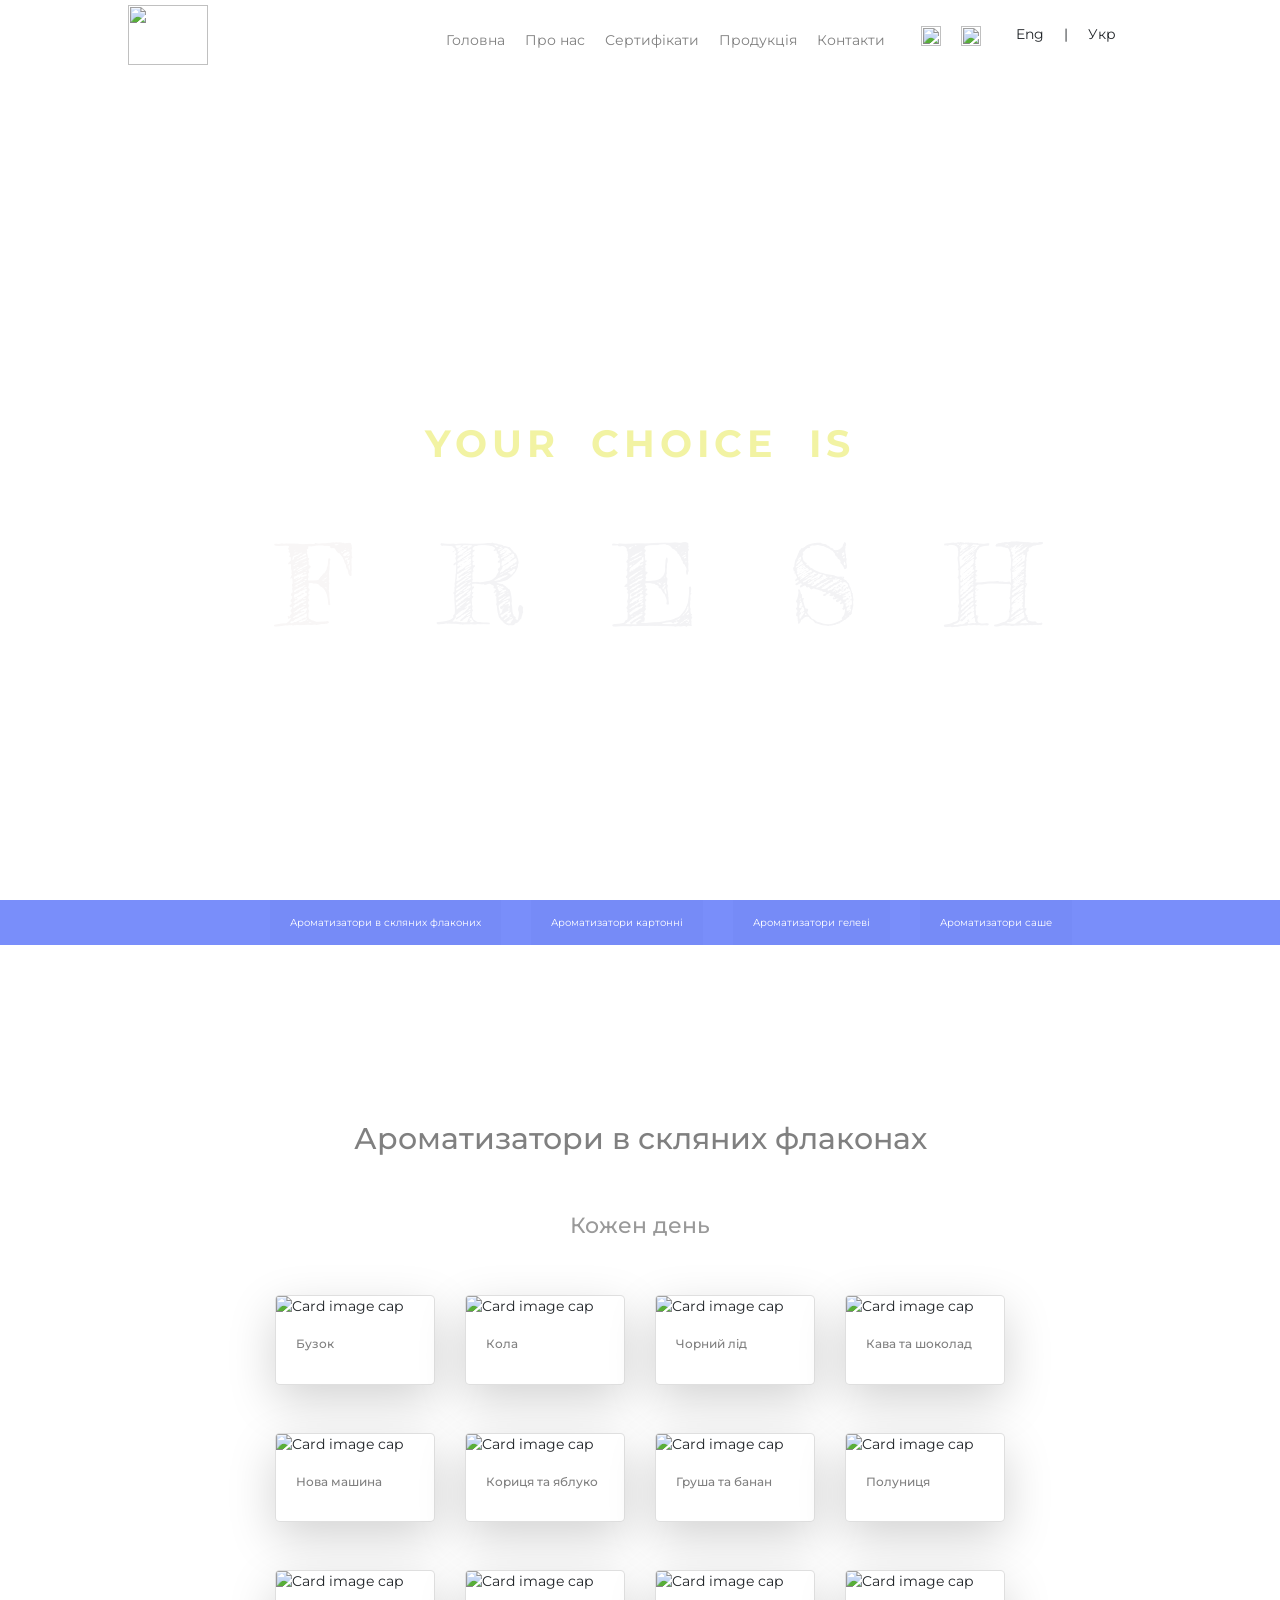
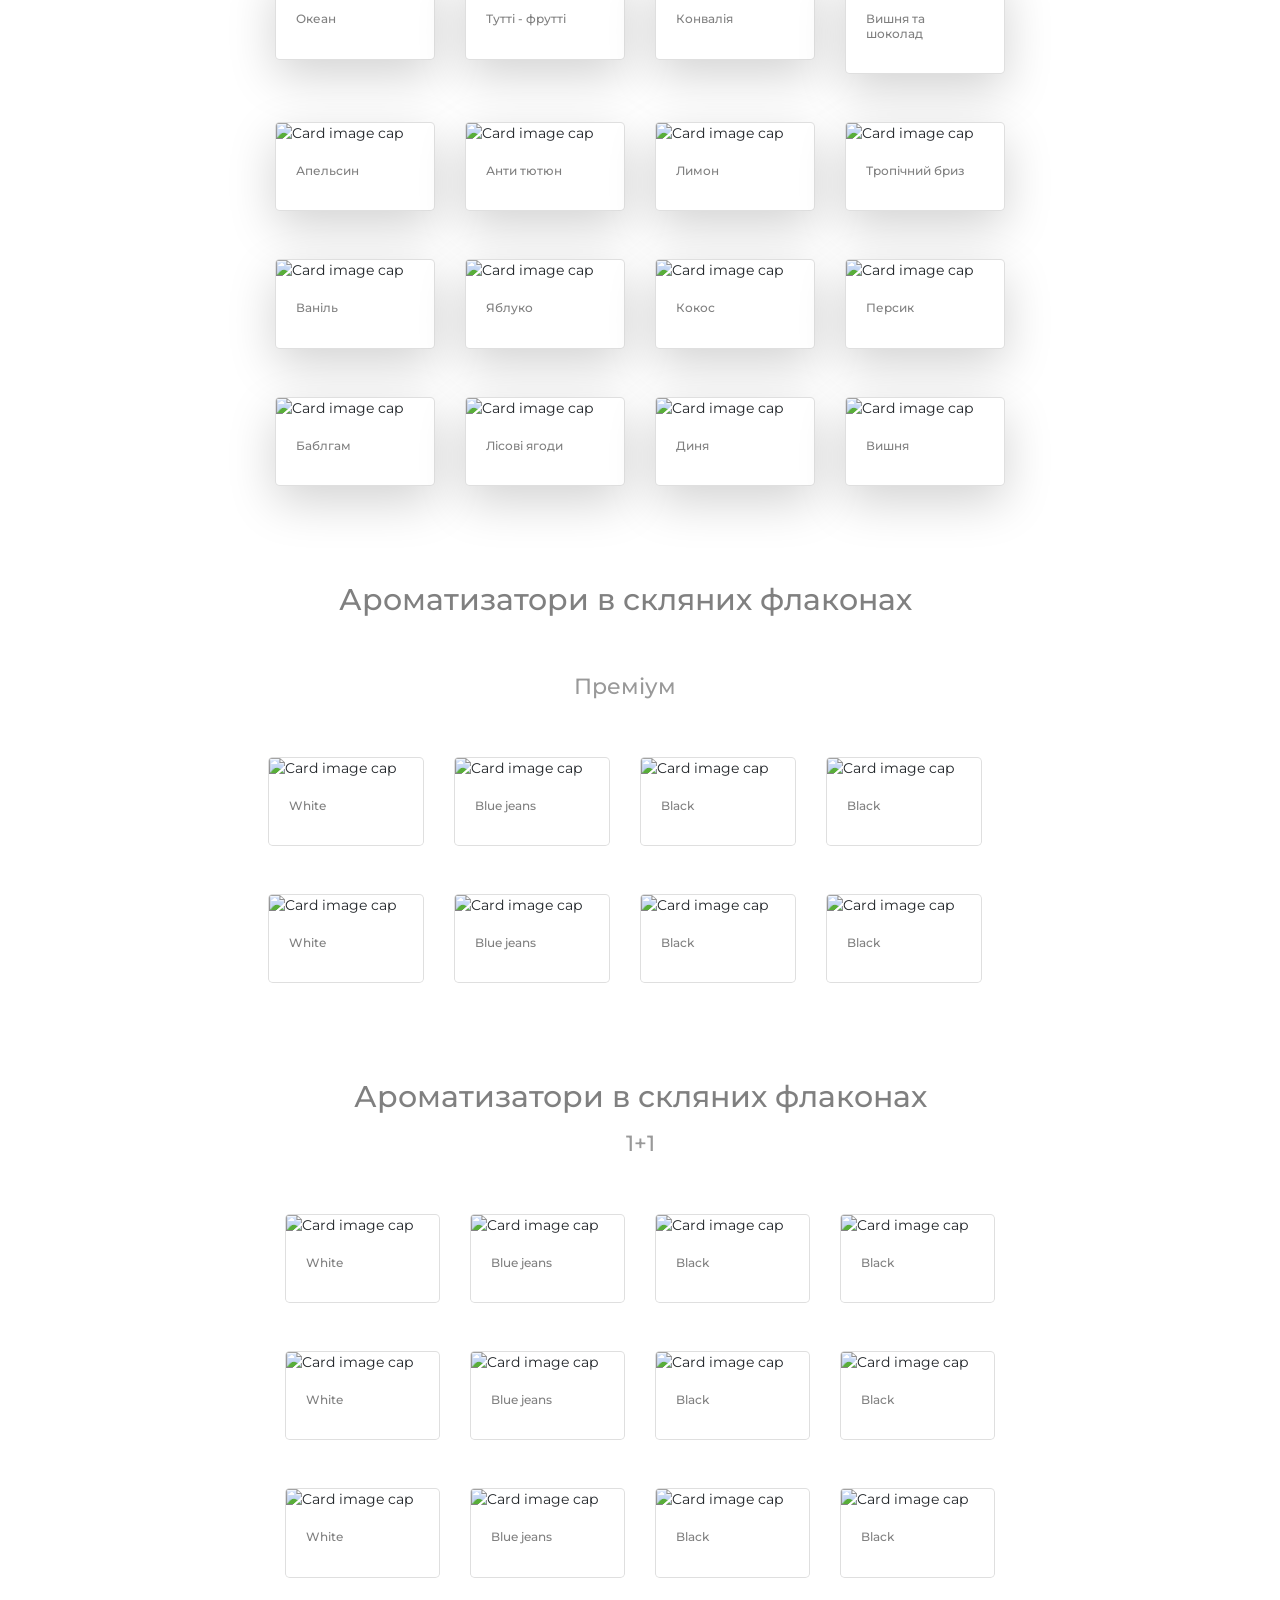
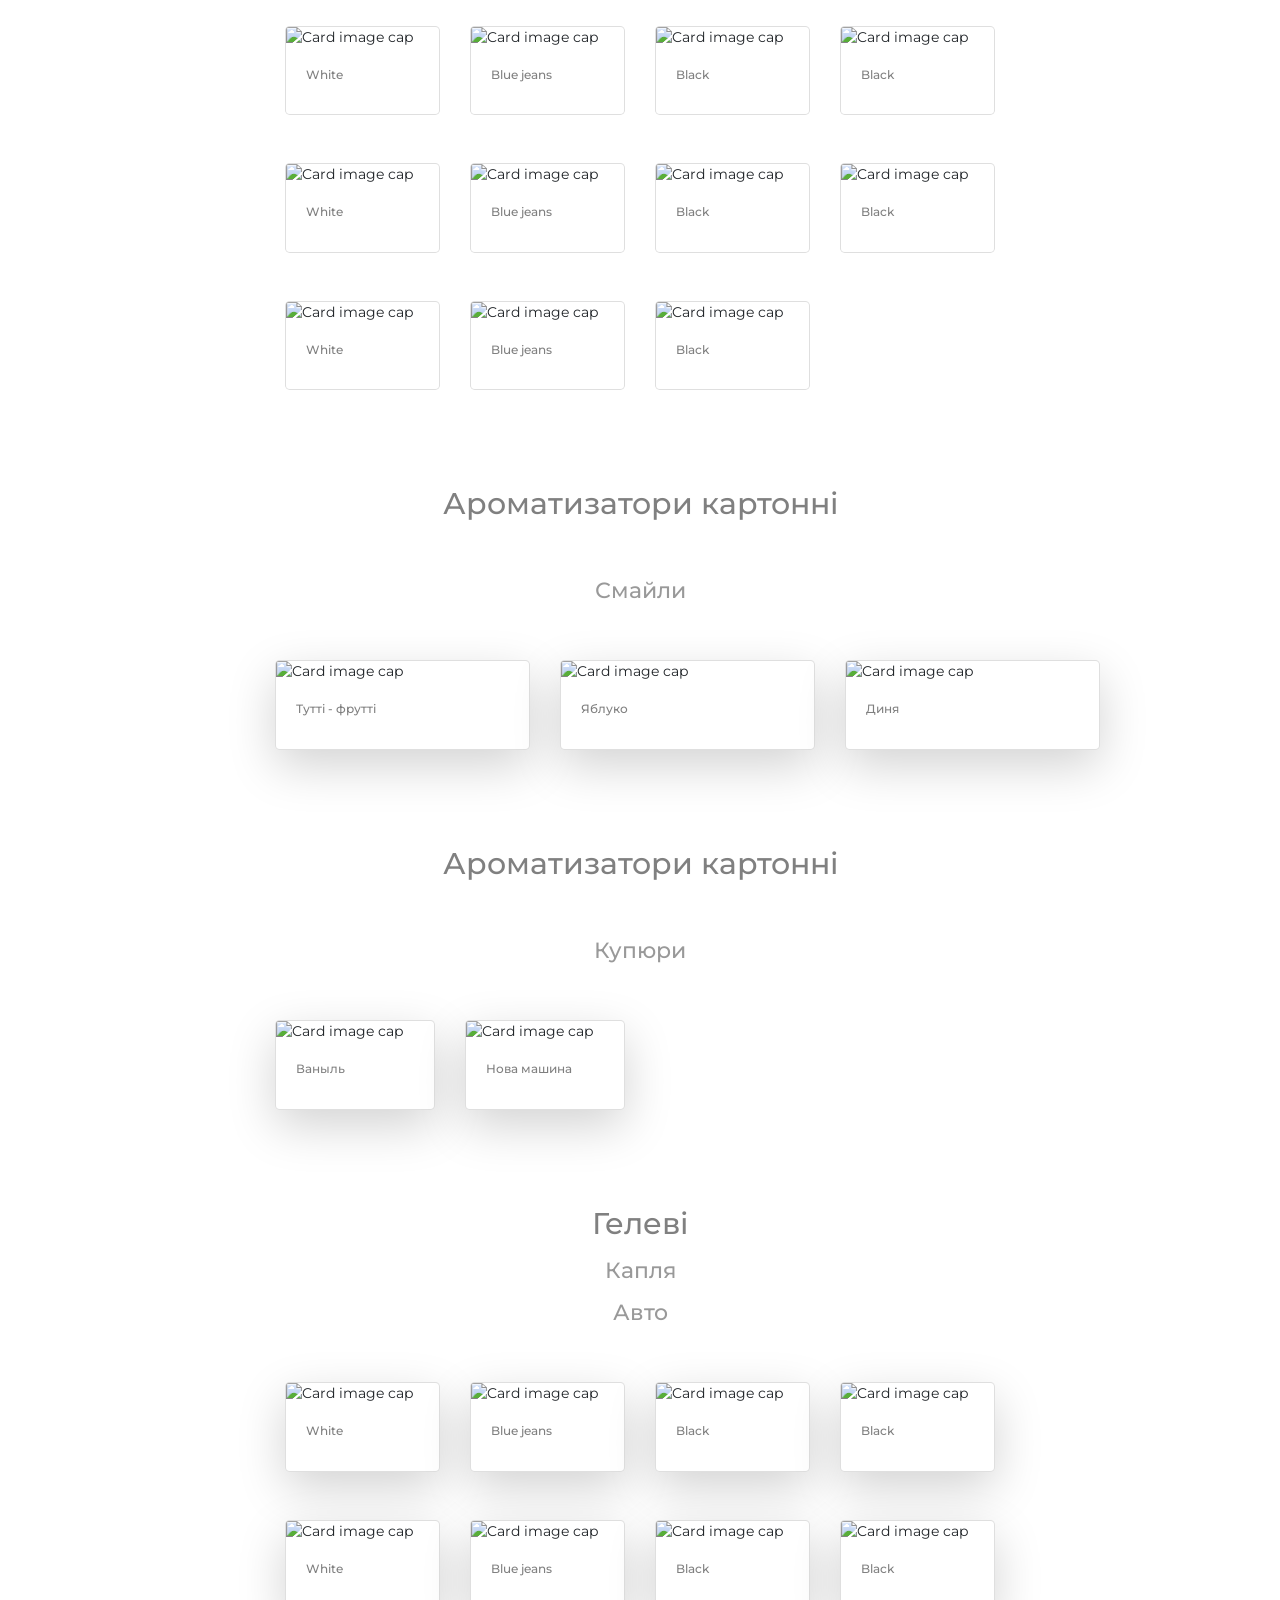
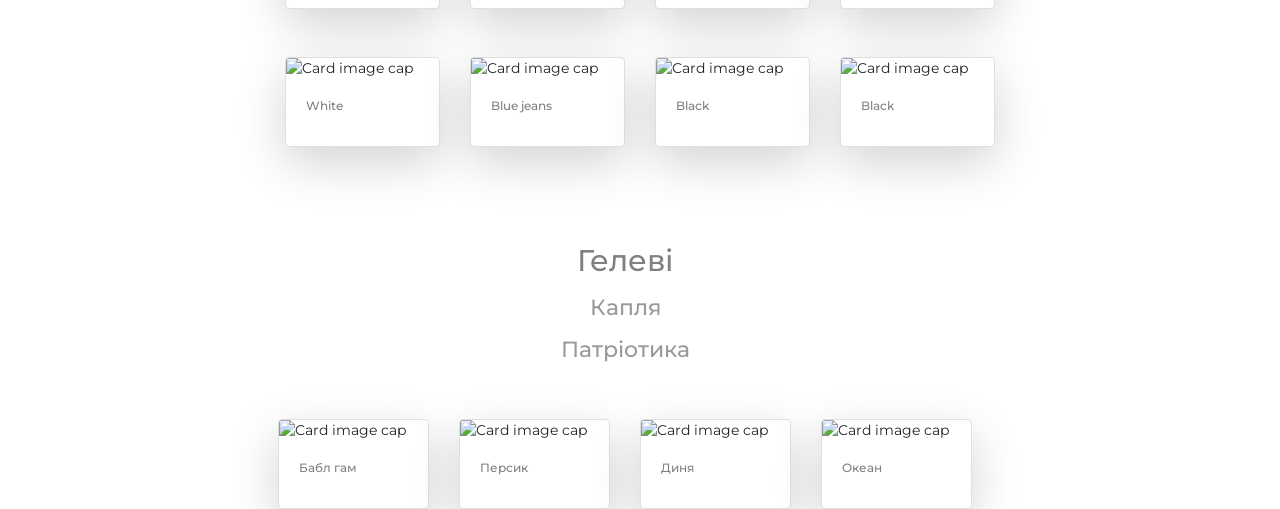
==== catalog/index.html @ 2a0e94a3 "initCommit" ====
<!DOCTYPE html>
<html lang="en">
<head>
    <meta charset="UTF-8">
    <meta http-equiv="X-UA-Compatible" content="IE=edge">
    <meta name="viewport" content="width=device-width, initial-scale=1, shrink-to-fit=no">
    <link href="https://cdn.jsdelivr.net/npm/bootstrap@5.0.1/dist/css/bootstrap.min.css" rel="stylesheet" integrity="sha384-+0n0xVW2eSR5OomGNYDnhzAbDsOXxcvSN1TPprVMTNDbiYZCxYbOOl7+AMvyTG2x" crossorigin="anonymous">
    <link rel="stylesheet" href="https://cdn.jsdelivr.net/npm/bootstrap@4.6.0/dist/css/bootstrap.min.css" integrity="sha384-B0vP5xmATw1+K9KRQjQERJvTumQW0nPEzvF6L/Z6nronJ3oUOFUFpCjEUQouq2+l" crossorigin="anonymous">
    <!-- fonts -->
    <link rel="preconnect" href="https://fonts.gstatic.com">
    <!-- ===================================================== FONTS ====================================================== -->
    <link href="https://fonts.googleapis.com/css2?family=Newsreader:ital,wght@0,200;0,300;0,400;0,500;0,600;0,700;0,800;1,200;1,300;1,400;1,500;1,600;1,700;1,800&display=swap" rel="stylesheet">
    <link href="https://fonts.googleapis.com/css2?family=Montserrat:ital,wght@0,700;0,400;1,600&display=swap" rel="stylesheet">
    <link rel="preconnect" href="https://fonts.gstatic.com">
    <link href="https://fonts.googleapis.com/css2?family=Fredericka+the+Great&display=swap" rel="stylesheet">

    <!-- ==================================================================== styles ==========================================================================-->
    <link rel="stylesheet" href="style.css">
    <script src="script.js" ></script>
</head>
<body>
    <div class="wrapper">
        <div class="content">
            <div class="header__wr page__section_1 " id="#header">
                <div class="header">
                    
                    
                    <div class="header__menu menu ">

                        <div class="left-header " >
                            <div class="header__logo">
                                <img class="header__logo" src="../images/Layer1000.svg" alt="">
                            </div>
                            <div class="menu__icon" onclick="toggleMenu()">
                                <span></span>
                            </div>
                        </div>

                        <nav class="menu__body">
                            <ul class="menu__list">
                                <li> <a href="#header" class="menu__link" onclick="toggleMenu()" >Головна</a></li>
                                <li> <a href="#about_us" class="menu__link" onclick="toggleMenu()">Про нас</a></li>
                                <li> <a href="#sertif" class="menu__link" onclick="toggleMenu()" >Сертифікати</a></li>
                                <li> <a href="#production" class="menu__link four" onclick="toggleMenu()" >Продукція</a></li>
                                <li> <a href="#contacts" class="menu__link five" onclick="toggleMenu()">Контакти</a></li>
                            </ul>
                            <div class="additional">
                                <div class="soc__web">
                                    <a href="https://www.facebook.com/MrFreshUa"><img src="../images/header/SocWeb/facebook-brands.svg" alt="" class="fb-icon"></a>
                                    <a href="https://www.instagram.com/MrFreshUa/?fbclid=IwAR3WE9XQXl7Zxgyv7Ig2MpvEgDAD8ELzvkNYnsIDAFnjCSTOZ9mZBqwuBq4"><img src="../images/header/SocWeb/instagram-brands.svg" alt="" class="inst-icon"></a>
                                </div>
                                <div class="lng">
                                    <div class="eng">Eng</div>
                                    <div class="urk">Укр</div>
                                </div>
                            </div>
                        </nav>
                    </div>
                   
                </div>
                <div class="header-hero">
                    <div class="sub-tittle-hero">
                        YOUR CHOIСE IS 
                    </div>
                    <div class="menu-tittle">
                        <span class="menu-tittle-F">F</span>RESH
                    </div>
                </div>
            </div>
            <!-- sub menu -->
            <div id="navbar" class="sub-menu-container">
                <nav  class="menu-sub">
                    <ul class="menu-sub-list">
                        <li>
                            <a href="#glassMain" class="menu-sub-link glassMain">
                                <button id="glassMain" class="first-line-link ">Ароматизатори в скляних флаконих</button>
                            </a>
                                <ul class="sub-sub-list first-line-list">
                                    <li>
                                        <a href="#glassEveryDay" class="menu-sub-sub-link">
                                            <button class="second-line-link">Кожен день</button>
                                        </a>
                                    </li>
                                    <li>
                                        <a href="#glassPrem" class="menu-sub-sub-link">
                                            <button class="second-line-link">Преміум</button>
                                        </a>
                                    </li>
                                    <li>
                                        <a href="#glassOnePlusOne" class="menu-sub-sub-link">
                                            <button class="second-line-link">1+1</button>
                                        </a>
                                    </li>
                                </ul>
                        </li>
                        <!-- ================= Картонні =====================-->
                        <li>
                            <a href="#paper" class="menu-sub-link">
                                <button id="paperMain" class="first-line-link first-line-paper">Ароматизатори картонні</button>
                            </a>
                                <ul class="sub-sub-list second-line-list">
                                    <li>
                                        <a href="#paperSmile" class="menu-sub-sub-link">
                                            <button class="second-line-link">Смайл</button>
                                        </a>
                                    </li>
                                    <li>
                                        <a href="#paperBills" class="menu-sub-sub-link">
                                            <button class="second-line-link">Купюри</button>
                                        </a>
                                    </li>
                                    <li>
                                        <a href="#paperfirth" class="menu-sub-sub-link">
                                            <button class="second-line-link">Перо</button>
                                        </a>
                                        <ul class="sub-sub-sub-list">
                                            <li>
                                                <a href="#paperGirls" class="sub-sub-sub-link">
                                                    <button class="third-line-link">Дівчата</button>
                                                </a>
                                            </li>
                                            <li>
                                                <a href="" class="sub-sub-sub-link">
                                                    <button class="third-line-link">Авто</button>
                                                </a>
                                            </li>
                                            <li>
                                                <a href="paperTotems" class="sub-sub-sub-link">
                                                    <button class="third-line-link">Тотем</button>
                                                </a>
                                            </li>
                                        </ul>
                                    </li>
                                </ul>
                        </li>
                        <!-- ================= Гелеві =====================-->
                        <li>
                            <a id="gellMain" href="gellMain" class="menu-sub-link">
                                <button  class="first-line-link">Ароматизатори гелеві</button>
                            </a>
                                <ul class="sub-sub-list third-line-list">
                                    <li>
                                        <a href="#lotos" class="menu-sub-sub-link">
                                            <button class="second-line-link">Лотос</button>
                                        </a>
                                    </li>
                                    <li>
                                        <a href="#gellDrib" class="menu-sub-sub-link">
                                            <button class="second-line-link">Капля</button>
                                        </a>
                                        <ul class="sub-sub-sub-list">
                                            <li>
                                                <a href="#gellPatriotic" class="menu-sub-sub-sub-link">
                                                    <button class="third-line-link">Патріотика</button>
                                                </a>
                                            </li>
                                            <li>
                                                <a href="#gellCars" class="menu-sub-sub-sub-link">
                                                    <button class="third-line-link">Авто</button>
                                                </a>
                                            </li>
                                            <li>
                                                <a href="#gellGirls" class="menu-sub-sub-sub-link">
                                                    <button class="third-line-link">Дівчата</button>
                                                </a>
                                            </li>
                                        </ul>
                                    </li>
                                </ul>
                        </li>
                        <!-- ================= Саше =====================-->
                        <li>
                            <a id="gellsasshe" href="sashe" class="menu-sub-link">
                                <button  class="first-line-link">Ароматизатори саше</button>
                            </a>
                        </li>
                    </ul>
                </nav>
            </div>
        <!--========================================= BODY ===================-->
       <div class="body">
            <div class="container">
                <!-- 1  --> 
                <div id="glassMain" class="container__glassMain mainGlasOn">
                    <div class="row mt-5">
                        <h2 class="mt-5 text-center ">Ароматизатори в скляних флаконах</h2>
                        <h3 id="glassEveryDay" class="mt-5 text-center">Кожен день</h3>
                    </div>
                    <div class="row">
    
                        <div class="col-xl-2 col-md-2 col-sm-0 col-xs-1">
                            <!-- Content -->
                        </div>
                        <div class="col-xl-2 col-md-2 col-sm-6 col-xs-10">
                            <div class="card rounded-lg mt-5 shadow-lg ">
                                <img class="card-img-top" loading=lazy src="../production/img/all/everyDay/DSC_0999.jpg" alt="Card image cap">
                                <div class="card-body">
                                    <h4 class="card-title text-black-50">Бузок</h4>
                                </div>
                            </div>
                        </div>
                        <div class="col-xl-2 col-md-2 col-sm-6 col-xs-10">
                            <div class="card rounded-lg mt-5 shadow-lg ">
                                <img class="card-img-top" loading=lazy src="../production/img/all/everyDay/DSC_1000.jpg" alt="Card image cap">
                                <div class="card-body">
                                    <h4 class="card-title text-black-50">Кола</h4>
                                </div>
                            </div>
                        </div>
                        <div class="col-xl-2 col-md-2 col-sm-6 col-xs-10">
                            <div class="card rounded-lg mt-5 shadow-lg ">
                                <img class="card-img-top" loading=lazy src="../production/img/all/everyDay/DSC_1001.jpg" alt="Card image cap">
                                <div class="card-body">
                                    <h4 class="card-title text-black-50">Чорний лід</h4>
                                </div>
                            </div>
                        </div>
                        <div class="col-xl-2 col-md-2 col-sm-6 col-xs-10">
                            <div class="card rounded-lg mt-5 shadow-lg ">
                                <img class="card-img-top" loading=lazy src="../production/img/all/everyDay/DSC_1002.jpg" alt="Card image cap">
                                <div class="card-body">
                                    <h4 class="card-title text-black-50">Кава та шоколад</h4>
                                </div>
                            </div>
                        </div>
                        <div class="col-xl-2 col-md-2 col-sm-0 col-xs-1">
                        </div>
                    </div>
    
                    <!-- 2th row Every day -->
    
                    <div class="row">
    
                        <div class="col-xl-2 col-md-2 col-sm-0 col-xs-1">
                            <!-- Content -->
                        </div>
                        <div class="col-xl-2 col-md-2 col-sm-6 col-xs-10">
                            <div class="card rounded-lg mt-5 shadow-lg ">
                                <img class="card-img-top" loading=lazy src="../production/img/all/everyDay/DSC_1003.jpg" alt="Card image cap">
                                <div class="card-body">
                                    <h4 class="card-title text-black-50">Нова машина</h4>
                                </div>
                            </div>
                        </div>
                        <div class="col-xl-2 col-md-2 col-sm-6 col-xs-10">
                            <div class="card rounded-lg mt-5 shadow-lg ">
                                <img class="card-img-top" loading=lazy src="../production/img/all/everyDay/DSC_1005.jpg" alt="Card image cap">
                                <div class="card-body">
                                    <h4 class="card-title text-black-50">Кориця та яблуко</h4>
                                </div>
                            </div>
                        </div>
                        <div class="col-xl-2 col-md-2 col-sm-6 col-xs-10">
                            <div class="card rounded-lg mt-5 shadow-lg ">
                                <img class="card-img-top" loading=lazy src="../production/img/all/everyDay/DSC_1006.jpg" alt="Card image cap">
                                <div class="card-body">
                                    <h4 class="card-title text-black-50">Груша та банан</h4>
                                </div>
                            </div>
                        </div>
                        <div class="col-xl-2 col-md-2 col-sm-6 col-xs-10">
                            <div class="card rounded-lg mt-5 shadow-lg ">
                                <img class="card-img-top" loading=lazy src="../production/img/all/everyDay/DSC_1007.jpg" alt="Card image cap">
                                <div class="card-body">
                                    <h4 class="card-title text-black-50">Полуниця</h4>
                                </div>
                            </div>
                        </div>
                        <div class="col-xl-2 col-md-2 col-sm-0 col-xs-1">
                        </div>
                    </div>
    
                    <!-- 3th row Every day -->
    
                    <div class="row" > 
    
                        <div class="col-xl-2 col-md-2 col-sm-0 col-xs-1">
                            <!-- Content -->
                        </div>
                        <div class="col-xl-2 col-md-2 col-sm-6 col-xs-10">
                            <div class="card rounded-lg mt-5 shadow-lg bg-body rounded">
                                <img class="card-img-top" loading=lazy src="../production/img/all/everyDay/DSC_1008.jpg" alt="Card image cap">
                                <div class="card-body">
                                    <h4 class="card-title text-black-50">Океан</h4>
                                </div>
                            </div>
                        </div>
                        <div class="col-xl-2 col-md-2 col-sm-6 col-xs-10">
                            <div class="card rounded-lg mt-5 shadow-lg  bg-body rounded">
                                <img class="card-img-top" loading=lazy src="../production/img/all/everyDay/DSC_1009.jpg" alt="Card image cap">
                                <div class="card-body">
                                    <h4 class="card-title text-black-50">Тутті - фрутті</h4>
                                </div>
                            </div>
                        </div>
                        <div class="col-xl-2 col-md-2 col-sm-6 col-xs-10">
                            <div class="card rounded-lg mt-5 shadow-lg  bg-body rounded">
                                <img class="card-img-top" loading=lazy src="../production/img/all/everyDay/DSC_1010.jpg" alt="Card image cap">
                                <div class="card-body">
                                    <h4 class="card-title text-black-50">Конвалія</h4>
                                </div>
                            </div>
                        </div>
                        <div class="col-xl-2 col-md-2 col-sm-6 col-xs-10">
                            <div class="card rounded-lg mt-5 shadow-lg  bg-body rounded">
                                <img class="card-img-top" loading=lazy src="../production/img/all/everyDay/DSC_1011.jpg" alt="Card image cap">
                                <div class="card-body">
                                    <h4 class="card-title text-black-50">Вишня та шоколад</h4>
                                </div>
                            </div>
                        </div>
                        <div class="col-xl-2 col-md-2 col-sm-0 col-xs-1">
                        </div>
                    </div>
    
                    <!-- 4th row Every day -->
    
                    <div class="row">
    
                        <div class="col-xl-2 col-md-2 col-sm-0 col-xs-1">
                            <!-- Content -->
                        </div>
                        <div class="col-xl-2 col-md-2 col-sm-6 col-xs-10">
                            <div class="card rounded-lg mt-5 shadow-lg ">
                                <img class="card-img-top" loading=lazy src="../production/img/all/everyDay/DSC_1012.jpg" alt="Card image cap">
                                <div class="card-body">
                                    <h4 class="card-title text-black-50">Апельсин</h4>
                                </div>
                            </div>
                        </div>
                        <div class="col-xl-2 col-md-2 col-sm-6 col-xs-10">
                            <div class="card rounded-lg mt-5 shadow-lg ">
                                <img class="card-img-top" loading=lazy src="../production/img/all/everyDay/DSC_1013.jpg" alt="Card image cap">
                                <div class="card-body">
                                    <h4 class="card-title text-black-50">Анти тютюн</h4>
                                </div>
                            </div>
                        </div>
                        <div class="col-xl-2 col-md-2 col-sm-6 col-xs-10">
                            <div class="card rounded-lg mt-5 shadow-lg ">
                                <img class="card-img-top" loading=lazy src="../production/img/all/everyDay/DSC_1014.jpg" alt="Card image cap">
                                <div class="card-body">
                                    <h4 class="card-title text-black-50">Лимон</h4>
                                </div>
                            </div>
                        </div>
                        <div class="col-xl-2 col-md-2 col-sm-6 col-xs-10">
                            <div class="card rounded-lg mt-5 shadow-lg">
                                <img class="card-img-top" loading=lazy src="../production/img/all/everyDay/DSC_1015.jpg" alt="Card image cap">
                                <div class="card-body">
                                    <h4 class="card-title text-black-50">Тропічний бриз</h4>
                                </div>
                            </div>
                        </div>
                        <div class="col-xl-2 col-md-2 col-sm-0 col-xs-1">
                        </div>
                    </div>
    
                    <!-- 5th row Every day -->
    
                    <div class="row">
    
                        <div class="col-xl-2 col-md-2 col-sm-0 col-xs-1">
                            <!-- Content -->
                        </div>
                        <div class="col-xl-2 col-md-2 col-sm-6 col-xs-10">
                            <div class="card rounded-lg mt-5 shadow-lg ">
                                <img class="card-img-top" loading=lazy src="../production/img/all/everyDay/DSC_1016.jpg" alt="Card image cap">
                                <div class="card-body">
                                    <h4 class="card-title text-black-50">Ваніль</h4>
                                </div>
                            </div>
                        </div>
                        <div class="col-xl-2 col-md-2 col-sm-6 col-xs-10">
                            <div class="card rounded-lg mt-5 shadow-lg ">
                                <img class="card-img-top" loading=lazy src="../production/img/all/everyDay/DSC_1017.jpg" alt="Card image cap">
                                <div class="card-body">
                                    <h4 class="card-title text-black-50">Яблуко</h4>
                                </div>
                            </div>
                        </div>
                        <div class="col-xl-2 col-md-2 col-sm-6 col-xs-10">
                            <div class="card rounded-lg mt-5 shadow-lg ">
                                <img class="card-img-top" loading=lazy src="../production/img/all/everyDay/DSC_1018.jpg" alt="Card image cap">
                                <div class="card-body">
                                    <h4 class="card-title text-black-50">Кокос</h4>
                                </div>
                            </div>
                        </div>
                        <div class="col-xl-2 col-md-2 col-sm-6 col-xs-10">
                            <div class="card rounded-lg mt-5 shadow-lg">
                                <img class="card-img-top" loading=lazy src="../production/img/all/everyDay/DSC_1019.jpg" alt="Card image cap">
                                <div class="card-body">
                                    <h4 class="card-title text-black-50">Персик</h4>
                                </div>
                            </div>
                        </div>
                        <div class="col-xl-2 col-md-2 col-sm-0 col-xs-1">
                        </div>
                    </div>
    
                    <!-- 6th row Every day -->
    
                    <div class="row">
    
                        <div class="col-xl-2 col-md-2 col-sm-0 col-xs-1">
                            <!-- Content -->
                        </div>
                        <div class="col-xl-2 col-md-2 col-sm-6 col-xs-10">
                            <div class="card rounded-lg mt-5 shadow-lg ">
                                <img class="card-img-top" loading=lazy src="../production/img/all/everyDay/DSC_1020.jpg" alt="Card image cap">
                                <div class="card-body">
                                    <h4 class="card-title text-black-50">Баблгам</h4>
                                </div>
                            </div>
                        </div>
                        <div class="col-xl-2 col-md-2 col-sm-6 col-xs-10">
                            <div class="card rounded-lg mt-5 shadow-lg ">
                                <img class="card-img-top" loading=lazy src="../production/img/all/everyDay/DSC_1021.jpg" alt="Card image cap">
                                <div class="card-body">
                                    <h4 class="card-title text-black-50">Лісові ягоди</h4>
                                </div>
                            </div>
                        </div>
                        <div class="col-xl-2 col-md-2 col-sm-6 col-xs-10">
                            <div class="card rounded-lg mt-5 shadow-lg ">
                                <img class="card-img-top" loading=lazy src="../production/img/all/everyDay/DSC_1022.jpg" alt="Card image cap">
                                <div class="card-body">
                                    <h4 class="card-title text-black-50">Диня</h4>
                                </div>
                            </div>
                        </div>
                        <div class="col-xl-2 col-md-2 col-sm-6 col-xs-10">
                            <div class="card rounded-lg mt-5 shadow-lg">
                                <img class="card-img-top" loading=lazy src="../production/img/all/everyDay/DSC_1023.jpg" alt="Card image cap">
                                <div class="card-body">
                                    <h4 class="card-title text-black-50">Вишня</h4>
                                </div>
                            </div>
                        </div>
                        <div class="col-xl-2 col-md-2 col-sm-0 col-xs-1">
                        </div>
                        <!-- =================================  Glass PREMIUM ======================================= -->
                        <div id="glassPrem" class="row mt-5">
                            <h2  class="mt-5 text-center">Ароматизатори в скляних флаконах</h2>
                            <h3 class="mt-5 text-center">Преміум</h3>
                        </div>
                        <div class="row">
        
                            <div class="col-xl-2 col-md-2 col-sm-0 col-xs-1">
                                <!-- Content -->
                            </div>
                            <div class="col-xl-2 col-md-2 col-sm-6 col-xs-10">
                                <div class="card rounded-lg mt-5">
                                    <img class="card-img-top" loading=lazy src="../production/img/all/forOrder/prem/DSC_0807.jpg" alt="Card image cap">
                                    <div class="card-body">
                                        <h4 class="card-title text-black-50">White</h4>
                                    </div>
                                </div>
                            </div>
                            <div class="col-xl-2 col-md-2 col-sm-6 col-xs-10">
                                <div class="card rounded-lg mt-5">
                                    <img class="card-img-top" loading=lazy src="../production/img/all/forOrder/prem/DSC_0808.jpg" alt="Card image cap">
                                    <div class="card-body">
                                        <h4 class="card-title text-black-50">Blue jeans</h4>
                                    </div>
                                </div>
                            </div>
                            <div class="col-xl-2 col-md-2 col-sm-6 col-xs-10">
                                <div class="card rounded-lg mt-5">
                                    <img class="card-img-top" loading=lazy src="../production/img/all/forOrder/prem/DSC_0809.jpg" alt="Card image cap">
                                    <div class="card-body">
                                        <h4 class="card-title text-black-50">Black</h4>
                                    </div>
                                </div>
                            </div>
                            <div class="col-xl-2 col-md-2 col-sm-6 col-xs-10">
                                <div class="card rounded-lg mt-5">
                                    <img class="card-img-top" loading=lazy src="../production/img/all/forOrder/prem/DSC_0810.jpg" alt="Card image cap">
                                    <div class="card-body">
                                        <h4 class="card-title text-black-50">Black</h4>
                                    </div>
                                </div>
                            </div>
                            <div class="col-xl-2 col-md-2 col-sm-0 col-xs-1">
                            </div>
                        </div>
        
        
                        <div class="row">
                            <div class="col-xl-2 col-md-2 col-sm-0 col-xs-0">
                                <!-- Content -->
                            </div>
                            <div class="col-xl-2 col-md-2 col-sm-6 col-xs-10">
                                <div class="mt-5 card rounded-lg">
                                    <img class="card-img-top " src="../production/img/all/forOrder/prem/DSC_0811.jpg" alt="Card image cap">
                                    <div class="card-body">
                                        <h4 class="card-title text-black-50">White</h4>
                                    </div>
                                </div>
                            </div>
                            <div class="col-xl-2 col-md-2 col-sm-6 col-xs-10">
                                <div class="mt-5 card rounded-lg">
                                    <img class="card-img-top " src="../production/img/all/forOrder/prem/DSC_0812.jpg" alt="Card image cap">
                                    <div class="card-body">
                                        <h4 class="card-title text-black-50">Blue jeans</h4>
                                    </div>
                                </div>
                            </div>
                            <div class="col-xl-2 col-md-2 col-sm-6 col-xs-10">
                                <div class="mt-5 card rounded-lg">
                                    <img class="card-img-top " src="../production/img/all/forOrder/prem/DSC_0839.jpg" alt="Card image cap">
                                    <div class="card-body">
                                        <h4 class="card-title text-black-50">Black</h4>
                                    </div>
                                </div>
                            </div>
                            <div class="col-xl-2 col-md-2 col-sm-6 col-xs-10">
                                <div class="mt-5 card rounded-lg">
                                    <img class="card-img-top " src="../production/img/all/forOrder/prem/DSC_0840.jpg" alt="Card image cap">
                                    <div class="card-body">
                                        <h4 class="card-title text-black-50">Black</h4>
                                    </div>
                                </div>
                            </div>
                            <div class="col-xl-2 col-md-2 col-sm-0 col-xs-0">
                            </div>
                        </div>  
                    </div>
                </div>


            <!-- ============================================ 1 + 1 =================================================== -->

            <div class="container">
                <div  id="glassOnePlusOne" class="row mt-5">
                    <h2 class="mt-5 text-center">Ароматизатори в скляних флаконах</h2>
                    <h3 class="mt-2 text-center">1+1</h3>
                </div>
                <div class="row mt-5">

                    <div class="col-xl-2 col-md-2 col-sm-0 col-xs-0">
                        <!-- Content -->
                    </div>
                    <div class="col-xl-2 col-md-2 col-sm-6 col-xs-10">
                        <div class="card rounded-lg">
                            <img class="card-img-top" loading=lazy src="../production/img/all/OnePlusOne/DSC_0842.jpg" alt="Card image cap">
                            <div class="card-body">
                                <h4 class="card-title text-black-50">White</h4>
                            </div>
                        </div>
                    </div>
                    <div class="col-xl-2 col-md-2 col-sm-6 col-xs-10">
                        <div class="card rounded-lg">
                            <img class="card-img-top" loading=lazy src="../production/img/all/OnePlusOne/DSC_0843.jpg" alt="Card image cap">
                            <div class="card-body">
                                <h4 class="card-title text-black-50">Blue jeans</h4>
                            </div>
                        </div>
                    </div>
                    <div class="col-xl-2 col-md-2 col-sm-6 col-xs-10">
                        <div class="card rounded-lg">
                            <img class="card-img-top" loading=lazy src="../production/img/all/OnePlusOne/DSC_0844.jpg" alt="Card image cap">
                            <div class="card-body">
                                <h4 class="card-title text-black-50">Black</h4>
                            </div>
                        </div>
                    </div>
                    <div class="col-xl-2 col-md-2 col-sm-6 col-xs-10">
                        <div class="card rounded-lg">
                            <img class="card-img-top" loading=lazy src="../production/img/all/OnePlusOne/DSC_0845.jpg" alt="Card image cap">
                            <div class="card-body">
                                <h4 class="card-title text-black-50">Black</h4>
                            </div>
                        </div>
                    </div>
                    <div class="col-xl-2 col-md-2 col-sm-0 col-xs-0">
                    </div>
                </div>

                <div class="row mt-5">

                    <div class="col-xl-2 col-md-2 col-sm-0 col-xs-0">
                        <!-- Content -->
                    </div>
                    <div class="col-xl-2 col-md-2 col-sm-6 col-xs-10">
                        <div class="card rounded-lg">
                            <img class="card-img-top" loading=lazy src="../production/img/all/OnePlusOne/DSC_0846.jpg" alt="Card image cap">
                            <div class="card-body">
                                <h4 class="card-title text-black-50">White</h4>
                            </div>
                        </div>
                    </div>
                    <div class="col-xl-2 col-md-2 col-sm-6 col-xs-10">
                        <div class="card rounded-lg">
                            <img class="card-img-top" loading=lazy src="../production/img/all/OnePlusOne/DSC_0847.jpg" alt="Card image cap">
                            <div class="card-body">
                                <h4 class="card-title text-black-50">Blue jeans</h4>
                            </div>
                        </div>
                    </div>
                    <div class="col-xl-2 col-md-2 col-sm-6 col-xs-10">
                        <div class="card rounded-lg">
                            <img class="card-img-top" loading=lazy src="../production/img/all/OnePlusOne/DSC_0848.jpg" alt="Card image cap">
                            <div class="card-body">
                                <h4 class="card-title text-black-50">Black</h4>
                            </div>
                        </div>
                    </div>
                    <div class="col-xl-2 col-md-2 col-sm-6 col-xs-10">
                        <div class="card rounded-lg">
                            <img class="card-img-top" loading=lazy src="../production/img/all/OnePlusOne/DSC_0849.jpg" alt="Card image cap">
                            <div class="card-body">
                                <h4 class="card-title text-black-50">Black</h4>
                            </div>
                        </div>
                    </div>
                    <div class="col-xl-2 col-md-2 col-sm-0 col-xs-0">
                    </div>
                </div>


                <div class="row mt-5">
                    <div class="col-xl-2 col-md-2 col-sm-0 col-xs-0">
                        <!-- Content -->
                    </div>
                    <div class="col-xl-2 col-md-2 col-sm-6 col-xs-10">
                        <div class="card rounded-lg">
                            <img class="card-img-top" loading=lazy src="../production/img/all/OnePlusOne/DSC_0850.jpg" alt="Card image cap">
                            <div class="card-body">
                                <h4 class="card-title text-black-50">White</h4>
                            </div>
                        </div>
                    </div>
                    <div class="col-xl-2 col-md-2 col-sm-6 col-xs-10">
                        <div class="card rounded-lg">
                            <img class="card-img-top" loading=lazy src="../production/img/all/OnePlusOne/DSC_0851.jpg" alt="Card image cap">
                            <div class="card-body">
                                <h4 class="card-title text-black-50">Blue jeans</h4>
                            </div>
                        </div>
                    </div>
                    <div class="col-xl-2 col-md-2 col-sm-6 col-xs-10">
                        <div class="card rounded-lg">
                            <img class="card-img-top" loading=lazy src="../production/img/all/OnePlusOne/DSC_0852.jpg" alt="Card image cap">
                            <div class="card-body">
                                <h4 class="card-title text-black-50">Black</h4>
                            </div>
                        </div>
                    </div>
                    <div class="col-xl-2 col-md-2 col-sm-6 col-xs-10">
                        <div class="card rounded-lg">
                            <img class="card-img-top" loading=lazy src="../production/img//all/OnePlusOne/DSC_0853.jpg" alt="Card image cap">
                            <div class="card-body">
                                <h4 class="card-title text-black-50">Black</h4>
                            </div>
                        </div>
                    </div>
                    <div class="col-xl-2 col-md-2 col-sm-0 col-xs-0">
                    </div>
                </div>  

                <div class="row mt-5">
                    <div class="col-xl-2 col-md-2 col-sm-0 col-xs-0">
                        <!-- Content -->
                    </div>
                    <div class="col-xl-2 col-md-2 col-sm-6 col-xs-10">
                        <div class="card rounded-lg">
                            <img class="card-img-top" loading=lazy src="../production/img/all/OnePlusOne/DSC_0854.jpg" alt="Card image cap">
                            <div class="card-body">
                                <h4 class="card-title text-black-50">White</h4>
                            </div>
                        </div>
                    </div>
                    <div class="col-xl-2 col-md-2 col-sm-6 col-xs-10">
                        <div class="card rounded-lg">
                            <img class="card-img-top" loading=lazy src="../production/img/all/OnePlusOne/DSC_0855.jpg" alt="Card image cap">
                            <div class="card-body">
                                <h4 class="card-title text-black-50">Blue jeans</h4>
                            </div>
                        </div>
                    </div>
                    <div class="col-xl-2 col-md-2 col-sm-6 col-xs-10">
                        <div class="card rounded-lg">
                            <img class="card-img-top" loading=lazy src="../production/img/all/OnePlusOne/DSC_0856.jpg" alt="Card image cap">
                            <div class="card-body">
                                <h4 class="card-title text-black-50">Black</h4>
                            </div>
                        </div>
                    </div>
                    <div class="col-xl-2 col-md-2 col-sm-6 col-xs-10">
                        <div class="card rounded-lg">
                            <img class="card-img-top" loading=lazy src="../production/img//all/OnePlusOne/DSC_0857.jpg" alt="Card image cap">
                            <div class="card-body">
                                <h4 class="card-title text-black-50">Black</h4>
                            </div>
                        </div>
                    </div>
                    <div class="col-xl-2 col-md-2 col-sm-0 col-xs-0">
                    </div>
                </div>  

                <div class="row mt-5">
                    <div class="col-xl-2 col-md-2 col-sm-0 col-xs-0">
                        <!-- Content -->
                    </div>
                    <div class="col-xl-2 col-md-2 col-sm-6 col-xs-10">
                        <div class="card rounded-lg">
                            <img class="card-img-top" loading=lazy src="../production/img/all/OnePlusOne/DSC_0858.jpg" alt="Card image cap">
                            <div class="card-body">
                                <h4 class="card-title text-black-50">White</h4>
                            </div>
                        </div>
                    </div>
                    <div class="col-xl-2 col-md-2 col-sm-6 col-xs-10">
                        <div class="card rounded-lg">
                            <img class="card-img-top" loading=lazy src="../production/img/all/OnePlusOne/DSC_0859.jpg" alt="Card image cap">
                            <div class="card-body">
                                <h4 class="card-title text-black-50">Blue jeans</h4>
                            </div>
                        </div>
                    </div>
                    <div class="col-xl-2 col-md-2 col-sm-6 col-xs-10">
                        <div class="card rounded-lg">
                            <img class="card-img-top" loading=lazy src="../production/img/all/OnePlusOne/DSC_0860.jpg" alt="Card image cap">
                            <div class="card-body">
                                <h4 class="card-title text-black-50">Black</h4>
                            </div>
                        </div>
                    </div>
                    <div class="col-xl-2 col-md-2 col-sm-6 col-xs-10">
                        <div class="card rounded-lg">
                            <img class="card-img-top" loading=lazy src="../production/img//all/OnePlusOne/DSC_0861.jpg" alt="Card image cap">
                            <div class="card-body">
                                <h4 class="card-title text-black-50">Black</h4>
                            </div>
                        </div>
                    </div>
                    <div class="col-xl-2 col-md-2 col-sm-0 col-xs-0">
                    </div>
                </div>  

                <div class="row mt-5">
                    <div class="col-xl-2 col-md-2 col-sm-0 col-xs-0">
                        <!-- Content -->
                    </div>
                    <div class="col-xl-2 col-md-2 col-sm-6 col-xs-10">
                        <div class="card rounded-lg">
                            <img class="card-img-top" loading=lazy src="../production/img/all/OnePlusOne/DSC_0862.jpg" alt="Card image cap">
                            <div class="card-body">
                                <h4 class="card-title text-black-50">White</h4>
                            </div>
                        </div>
                    </div>
                    <div class="col-xl-2 col-md-2 col-sm-6 col-xs-10">
                        <div class="card rounded-lg">
                            <img class="card-img-top" loading=lazy src="../production/img/all/OnePlusOne/DSC_0863.jpg" alt="Card image cap">
                            <div class="card-body">
                                <h4 class="card-title text-black-50">Blue jeans</h4>
                            </div>
                        </div>
                    </div>
                    <div class="col-xl-2 col-md-2 col-sm-6 col-xs-10">
                        <div class="card rounded-lg">
                            <img class="card-img-top" loading=lazy src="../production/img/all/OnePlusOne/DSC_0864.jpg" alt="Card image cap">
                            <div class="card-body">
                                <h4 class="card-title text-black-50">Black</h4>
                            </div>
                        </div>
                    </div>
                    <div class="col-xl-2 col-md-2 col-sm-6 col-xs-10">

                    </div>
                    <div class="col-xl-2 col-md-2 col-sm-0 col-xs-0">
                    </div>
                </div>  
            </div>                
                
                
                
            <!--================================================== Paper=================================================== -->

            <!-- smile -->

            <div id="paper" class="row mt-5">
                <h2 class="mt-5 text-center">Ароматизатори картонні</h2>
                <h3 id="paperSmile" class="mt-5 text-center">Смайли</h3>
            </div>
            <div class="row">

                <div class="col-xl-2 col-md-2 col-sm-0 col-xs-1">
                    <!-- Content -->
                </div>
                <div class="col-xl-3 col-md-2 col-sm-6 col-xs-10">
                    <div class="card rounded-lg mt-5 shadow-lg ">
                        <img class="card-img-top" loading=lazy src="../production/img/all/paper/smiles/DSC_0960.jpg" alt="Card image cap">
                        <div class="card-body">
                            <h4 class="card-title text-black-50">Тутті - фрутті</h4>
                        </div>
                    </div>
                </div>
                <div class="col-xl-3 col-md-2 col-sm-6 col-xs-10">
                    <div class="card rounded-lg mt-5 shadow-lg ">
                        <img class="card-img-top" loading=lazy src="../production/img/all/paper/smiles/DSC_0970.jpg" alt="Card image cap">
                        <div class="card-body">
                            <h4 class="card-title text-black-50">Яблуко</h4>
                        </div>
                    </div>
                </div>
                <div class="col-xl-3 col-md-2 col-sm-6 col-xs-10">
                    <div class="card rounded-lg mt-5 shadow-lg ">
                        <img class="card-img-top" loading=lazy src="../production/img/all/paper/smiles/DSC_0973.jpg" alt="Card image cap">
                        <div class="card-body">
                            <h4 class="card-title text-black-50">Диня</h4>
                        </div>
                    </div>
                </div>
                
                <div class="col-xl-2 col-md-2 col-sm-0 col-xs-1">
                </div>
            </div>

            <!-- ============================== =============== Bills ======================================= -->

            <div id="paperBills" class="row mt-5">
                <h2 class="mt-5 text-center">Ароматизатори картонні</h2>
                <h3 class="mt-5 text-center">Купюри</h3>
            </div>
            <div class="row">

                <div class="col-xl-2 col-md-2 col-sm-0 col-xs-1">
                    <!-- Content -->
                </div>
                <div class="col-xl-2 col-md-2 col-sm-6 col-xs-10">
                    <div class="card rounded-lg mt-5 shadow-lg ">
                        <img class="card-img-top" loading=lazy src="../production/img/all/paper/bills/DSC_0974.jpg" alt="Card image cap">
                        <div class="card-body">
                            <h4 class="card-title text-black-50">Ваныль</h4>
                        </div>
                    </div>
                </div>
                <div class="col-xl-2 col-md-2 col-sm-6 col-xs-10">
                    <div class="card rounded-lg mt-5 shadow-lg ">
                        <img class="card-img-top" loading=lazy src="../production/img/all/paper/bills/DSC_0985.jpg" alt="Card image cap">
                        <div class="card-body">
                            <h4 class="card-title text-black-50">Нова машина</h4>
                        </div>
                    </div>
                </div>
                
            
                <div class="col-xl-2 col-md-2 col-sm-0 col-xs-1">
                </div>
            </div>

            <!--================================================ Каплі ====================================================== -->
            <div id="gellMain" class=" container">
                <div class="row mt-5">
                    <h2 class="mt-5 text-center">Гелеві</h2>
                    <h3 class="mt-2 text-center">Капля</h3>
                    <h3 id="gellCars" class="mt-2 text-center">Авто</h3>
                </div>
                <div class="row mt-5">

                    <div class="col-xl-2 col-md-2 col-sm-0 col-xs-0">
                        <!-- Content -->
                    </div>
                    <div class="col-xl-2 col-md-2 col-sm-6 col-xs-10">
                        <div class="card rounded-lg shadow-lg">
                            <img class="card-img-top" loading=lazy src="../production/img/all/Gell/car/DSC_0870.jpg" alt="Card image cap">
                            <div class="card-body">
                                <h4 class="card-title text-black-50">White</h4>
                            </div>
                        </div>
                    </div>
                    <div class="col-xl-2 col-md-2 col-sm-6 col-xs-10">
                        <div class="card rounded-lg shadow-lg">
                            <img class="card-img-top" loading=lazy src="../production/img/all/Gell/car/DSC_0871.jpg" alt="Card image cap">
                            <div class="card-body">
                                <h4 class="card-title text-black-50">Blue jeans</h4>
                            </div>
                        </div>
                    </div>
                    <div class="col-xl-2 col-md-2 col-sm-6 col-xs-10">
                        <div class="card rounded-lg shadow-lg">
                            <img class="card-img-top" loading=lazy src="../production/img/all/Gell/car/DSC_0872.jpg" alt="Card image cap">
                            <div class="card-body">
                                <h4 class="card-title text-black-50">Black</h4>
                            </div>
                        </div>
                    </div>
                    <div class="col-xl-2 col-md-2 col-sm-6 col-xs-10">
                        <div class="card rounded-lg shadow-lg">
                            <img class="card-img-top" loading=lazy src="../production/img/all/Gell/car/DSC_0873.jpg" alt="Card image cap">
                            <div class="card-body">
                                <h4 class="card-title text-black-50">Black</h4>
                            </div>
                        </div>
                    </div>
                    <div class="col-xl-2 col-md-2 col-sm-0 col-xs-0">
                    </div>
                </div>


                <div class="row mt-5">
                    <div class="col-xl-2 col-md-2 col-sm-0 col-xs-0">
                        <!-- Content -->
                    </div>
                    <div class="col-xl-2 col-md-2 col-sm-6 col-xs-10">
                        <div class="card rounded-lg shadow-lg">
                            <img class="card-img-top" loading=lazy src="../production/img/all/Gell/car/DSC_0874.jpg" alt="Card image cap">
                            <div class="card-body">
                                <h4 class="card-title text-black-50">White</h4>
                            </div>
                        </div>
                    </div>
                    <div class="col-xl-2 col-md-2 col-sm-6 col-xs-10">
                        <div class="card rounded-lg shadow-lg">
                            <img class="card-img-top" loading=lazy src="../production/img/all/Gell/car/DSC_0875.jpg" alt="Card image cap">
                            <div class="card-body">
                                <h4 class="card-title text-black-50">Blue jeans</h4>
                            </div>
                        </div>
                    </div>
                    <div class="col-xl-2 col-md-2 col-sm-6 col-xs-10">
                        <div class="card rounded-lg shadow-lg">
                            <img class="card-img-top" loading=lazy src="../production/img/all/Gell/car/DSC_0876.jpg" alt="Card image cap">
                            <div class="card-body">
                                <h4 class="card-title text-black-50">Black</h4>
                            </div>
                        </div>
                    </div>
                    <div class="col-xl-2 col-md-2 col-sm-6 col-xs-10">
                        <div class="card rounded-lg shadow-lg">
                            <img class="card-img-top" loading=lazy src="../production/img/all/Gell/car/DSC_0878.jpg" alt="Card image cap">
                            <div class="card-body">
                                <h4 class="card-title text-black-50">Black</h4>
                            </div>
                        </div>
                    </div>
                    <div class="col-xl-2 col-md-2 col-sm-0 col-xs-0">
                    </div>
                </div>  


                <div class="row mt-5">
                    <div class="col-xl-2 col-md-2 col-sm-0 col-xs-0">
                        <!-- Content -->
                    </div>
                    <div class="col-xl-2 col-md-2 col-sm-6 col-xs-10">
                        <div class="card rounded-lg shadow-lg">
                            <img class="card-img-top" loading=lazy src="../production/img/all/Gell/car/DSC_0879.jpg" alt="Card image cap">
                            <div class="card-body">
                                <h4 class="card-title text-black-50">White</h4>
                            </div>
                        </div>
                    </div>
                    <div class="col-xl-2 col-md-2 col-sm-6 col-xs-10">
                        <div class="card rounded-lg shadow-lg">
                            <img class="card-img-top" loading=lazy src="../production/img/all/Gell/car/DSC_0880.jpg" alt="Card image cap">
                            <div class="card-body">
                                <h4 class="card-title text-black-50">Blue jeans</h4>
                            </div>
                        </div>
                    </div>
                    <div class="col-xl-2 col-md-2 col-sm-6 col-xs-10">
                        <div class="card rounded-lg shadow-lg">
                            <img class="card-img-top" loading=lazy src="../production/img/all/Gell/car/DSC_0881.jpg" alt="Card image cap">
                            <div class="card-body">
                                <h4 class="card-title text-black-50">Black</h4>
                            </div>
                        </div>
                    </div>
                    <div class="col-xl-2 col-md-2 col-sm-6 col-xs-10">
                        <div class="card rounded-lg shadow-lg">
                            <img class="card-img-top" loading=lazy src="../production/img/all/Gell/car/DSC_0882.jpg" alt="Card image cap">
                            <div class="card-body">
                                <h4 class="card-title text-black-50">Black</h4>
                            </div>
                        </div>
                    </div>
                    <div class="col-xl-2 col-md-2 col-sm-0 col-xs-0">
                    </div>
                    
                    <div class="row mt-5">
                        <h2 class="mt-5 text-center">Гелеві</h2>
                        <h3 class="mt-2 text-center">Капля</h3>
                        <h3 id="gellPatriotic" class="mt-2 text-center">Патріотика</h3>
                    </div>
                    <div id="gellPatriotic" class="row mt-5">
    
                        <div class="col-xl-2 col-md-2 col-sm-0 col-xs-0">
                            <!-- Content -->
                        </div>
                        <div class="col-xl-2 col-md-2 col-sm-6 col-xs-10">
                            <div class="card rounded-lg shadow-lg">
                                <img class="card-img-top" loading=lazy src="../production/img/all/Gell/patriotick/DSC_0865.jpg" alt="Card image cap">
                                <div class="card-body">
                                    <h4 class="card-title text-black-50">Бабл гам </h4>
                                </div>
                            </div>
                        </div>
                        <div class="col-xl-2 col-md-2 col-sm-6 col-xs-10">
                            <div class="card rounded-lg shadow-lg">
                                <img class="card-img-top" loading=lazy src="../production/img/all/Gell/patriotick/DSC_0866.jpg" alt="Card image cap">
                                <div class="card-body">
                                    <h4 class="card-title text-black-50">Персик</h4>
                                </div>
                            </div>
                        </div>
                        <div class="col-xl-2 col-md-2 col-sm-6 col-xs-10">
                            <div class="card rounded-lg shadow-lg">
                                <img class="card-img-top" loading=lazy src="../production/img/all/Gell/patriotick/DSC_0867.jpg" alt="Card image cap">
                                <div class="card-body">
                                    <h4 class="card-title text-black-50">Диня </h4>
                                </div>
                            </div>
                        </div>
                        <div class="col-xl-2 col-md-2 col-sm-6 col-xs-10">
                            <div class="card rounded-lg shadow-lg">
                                <img class="card-img-top" loading=lazy src="../production/img/all/Gell/patriotick/DSC_0868.jpg" alt="Card image cap">
                                <div class="card-body">
                                    <h4 class="card-title text-black-50">Океан</h4>
                                </div>
                            </div>
                        </div>
                        <div class="col-xl-2 col-md-2 col-sm-0 col-xs-0">
                        </div>
                    </div>
    
                </div>  
            </div>
        </div>
---- catalog/style.css ----
:root {
    --primaryColor: #FAF9FF;
}
html {
    scroll-behavior: smooth;
}
/* sticky */

/* header */
p {
    margin: 0;
    padding: 0;
}
a, a:hover {
    text-decoration: none;
}
body {
    font-family: "Montserrat";
    font-weight: 400;
    font-size: 14px;
}
/* fonts titles */
.title-block-dark {
    font-weight: 600;
    font-size: 40px;
    text-align: center;
}


.menu__icon {
    display: none;
}
/* mobile phones */

@keyframes movedown{
    0%{
        transform: translateY(-100px);
        visibility: visible;
    }
    100%{
        transform: translateY(0);
        visibility: visible;
    }
}

/*======================================== hero block ==========================*/
.wrapper {
    width: 100vw;
}
.content {
    width: 100vw;
}

.header__wr {
    display: block; 
    width: auto;
    height: 100vh;
    background: url("../images/header/bg.png") no-repeat;
    background-size: cover;
}
.header {
    display: flex;
    flex-direction: row;
    background: white;
    display: flex;
	min-width: 100vw;
	margin: 0 auto;
	display: flex;
	align-items: center;
	justify-content: space-between;
	min-height: 70px;

    z-index: 1;
    animation: movedown 1s linear 1 ;
    opacity: 1;

}
.header:hover {

}
.header__menu {
    display: flex;
    flex-direction: row;
    margin: 0 auto;
    justify-content: space-evenly;
    width: 100vw;
    height: 70px;
    padding: 0 10%;
    align-items: center;
}
.left-header {
    justify-content: start;
    
}
.header__logo {
	width: 80px;
	height: 60px;
    text-align: center;
    align-items: center;
}
.menu__body {
    display: flex;
    flex-direction: row;
    justify-content: center;
    width: 100%;
    align-items: center;
}
.menu__list {
    display: flex;
    flex-direction: row;
    align-items: center;
    justify-content: flex-end;
    width: 100%;
    margin-top: 10px;
}
.menu__link{
    margin: 0px 0px 0px 20px;
    display: flex;
	flex-direction: row;
	align-items: center; 
    text-decoration: none;
    color: gray;
    font-weight: 400;
    font-size: 20px;
}

.soc__web {
    display: flex;
    flex-direction: row;
    align-items: center;
    justify-content: space-between;
}
.inst-icon {
    width: 20px;
    height: 20px;
    margin: 0px 0px 0px 20px;
}
.lng {
    display: flex;
    flex-direction: row;
    justify-content: flex-end;
    align-items: center;
}
.urk::before {
    padding-right: 20px;
    content: '|';
    margin-left: 20px;
}
.additional {
    display: flex;
    flex-direction: row;
    justify-content: space-evenly;
    width: 40%;
}
.fb-icon {
    width: 25px;
    height: 25px;
}
.inst-icon {
    width: 25px;
    height: 25px;
}
.urk {
    
}
li {
    list-style: none;
}
.header-hero {
    display: flex;
    flex-direction: column;
    text-align: center;
    justify-content: space-between;
    height: 100vh;
    justify-content: center;
}

.sub-tittle-hero {
    display: flex;
    font-family: Montserrat;
    font-style: normal;
    font-weight: bold;
    font-size: 38px;
    height: 40px;
    color:#e6e949;
    letter-spacing: 5px;
    word-spacing: 15px;
    width: 100vw;
    justify-content: center;
    margin-top: 50px;
    align-items: center;
    border: none;
    opacity: 0.5;
}
.menu-tittle {
    margin-top: 3%;
    margin-left: 10%;
    font-family: 'Fredericka the Great', cursive;
    font-style: normal;
    font-weight: normal;
    font-size: 183px;
    color: #f3f3f5;
    text-align: center;
    letter-spacing: 90px;

}
.menu__tittle {
    margin-top: 100px;
    text-align: center;
    width: 100%;
    margin-bottom: 50px;
    margin-top: 50px;
}
.menu-tittle-F {
    color: #f8f6f6;
    opacity: 1;
}
.red {
    font-size: 50px;
}
/* ================================menu sub */
.sub-menu-container {

}
ul {
    margin: 0;
}
.first-line-link {
    height: auto;
    border: none;
    padding: 15px 20px 15px 20px;
    background-color: rgba(118, 139, 247, 0.918);
    color: white;
}
.second-line-link {
    width: 100%;
    text-align: center;
    padding: 10px 0px;
}
.third-line-link {
    width: 100%;
    text-align: center;
    padding: 10px 0px;
}


.second-line {
    border: none;
    width: 10em;
}

button {
    border: none;
    background-color: rgba(133, 152, 248, 0.918);
    color: white;
}
button:hover {
    border: 3px solid #f3f3f5;
    background-color: rgba(90, 116, 245, 0.918);
    color: white;
    border-left: 3px;
    border-right: 3px;
}
.menu-sub-list li {
    position: relative;
}
.sub-menu-container {
    display: flex;
    /* position: fixed; */
    flex-direction: row;
    justify-content: center;
    background-color: rgba(109, 132, 250, 0.918);
    align-items: center;
    z-index: 1;
}
.menu-sub-list {
    display: flex;
    flex-direction: row;
    justify-content: space-between;
}
.menu-sub-link {
    margin: 0px 0px 0px 30px; 
    letter-spacing: 0.5px;
}
.menu-sub-list >li:hover .sub-sub-list {
    display: block;
}

.sub-sub-list {
    display: none;
    padding: 0px 0px 0px 0px;
    position: absolute;
    top: 52.3px;
    right: 0;
    background-color: #768bf7ea;
    border-radius: 0px 0px 10px 10px;
}
.first-line-list {
    width: 22em;
    
}
.second-line-list {
    width: 16em;

}
.third-line-list {
    width: 14.5em;
    text-align: center;
}

.sub-sub-list>li {
    padding: 0px 0px 20px 0px;
}

.sub-sub-sub-list li {
    position: relative;
    margin: 0px 0px 10px 0px;
    
}
.sub-sub-list >li:hover .sub-sub-sub-list {
    display: block;
}
.sub-sub-sub-list {
    width: 10em;
    display: none;
    padding: 20px 0px 0px 0px;
    position: absolute;
    top: -20px;
    left: 95%;
    margin: 20px 10px;
    background-color: rgba(118, 139, 247, 0.918);
    border-radius: 0px 7px 7px 7px;
}
.menu-search {
    margin-left: 30px;
    display: flex;
    flex-direction: row;
    margin-left: 7%;
}
.search-area {
    height: 20px;
    width: 50%;
    border: none;
    border-radius: 10px;
    margin-right: 20px;
    padding: 0px 0px 0px 10px;
    color: gray;
}
.icon-search {
    height: 1.5em;
    width: 1.5em;
}


.body {
    height: 1000px;
}

/* ================================ body =============================*/

.body {
    height: fit-content;
    margin-top: 10%;
}
h2 {
    color: gray;
    font-size: 30px;
}
h3 {
    font-size: 22px;
    color: gray;
    opacity: 0.8;
}
h4 {
    font-size: 12px;
}


/* adaptive */
@media only screen and (min-device-width: 1024px) and (max-device-width: 1439px) {
    .header {
        width: 100vw;
    }
    .menu__link {
        font-size: 14px;
    }
    .fb-icon {
        width: 20px;
        height: 20px;
    }
    .inst-icon {
        width: 20px;
        height: 20px;
    }
    .menu-tittle {
        font-size: 110px;
    }

    .menu-sub-list {
        flex-direction: row;
    }
    .first-line-link {
        font-size: 10px;
    }
    .menu-search {
        margin-left: 2%;
    }
    .search-area {
        width: 70px;
    }
    .sub-sub-list { 
        width: 70%;
        top: 100%;
        left:20%;
    }
    .second-line-link {
        font-size: 10px;
    }


}
/*  Адаптив для планшетів */
@media only screen and (min-device-width: 768px) and (max-device-width: 1023px) {
    a {
        text-decoration: none;
    }
    .header {
        position: absolute;

    }
    h2 {
        color: gray;
        font-size: 24px;
    }
    h3 {
        font-size: 16px;
        color: gray;
        opacity: 0.8;
    }
    h4 {
        font-size: 8px;
    }

    .header__wr {
        background: url('../images/header/for768.png');
        background-size: contain;
    }
    .title-block-dark {
        font-size: 40px;
    }
    .left-header {
        display: flex;
        flex-direction: row;
        
    }
    .header__logo {
        height: 100%;
        width: 80%;

    }

    .menu__icon {
        margin-top: 1%;
        z-index: 5;
        display: block;
        position: absolute;
        width: 30px;
        height: 25px;
        cursor: pointer;
        margin-left: 50%;
    }
    /* Промальовка бугер меню */
    .menu__icon span,
    .menu__icon::before, 
    .menu__icon::after {
        margin-top: 10px;
        display: block;
        top: 100%;
        left: 0%;
        position: absolute;
        height: 7%;
        width: 100%;
        transition: all 0.3s ease 0s;
        background-color: gray;
        z-index: 10;
        text-align: center;
        align-items: center;
    }
    .menu__icon::before, 
    .menu__icon::after {
        content: '';
        height: 1.5px;
    }

    .menu__icon::before{
        top: 0;
    }
    .menu__icon::after {

    }
    .menu__icon span {
        top: 53%;
        transform: scale(1) translate(0px, -50%);
        height: 1.5px;
    }
    /* Анімація значка меню- бургер */
    .menu__icon._active span {
        transform: scale(0) translate(0px, -50%);
    }
    .menu__icon._active::before {
        width: 95%;
        top: 50%;
        transform: rotate(-40deg) translate(0px,-50%);
    }
    .menu__icon._active::after {
        width: 95%;
        top: 50%;
        transform: rotate(40deg) translate(0px,-50%);
    }
    button .btn-more {
        width:50px;
    }

    /* Верстка меню в бургері */


    body._lock {
        overflow: hidden;
    }
    .menu__body {
        opacity: 1;
        margin: 0 auto;
        padding: 0;
        position: fixed;
        top: 0;
        left: 0;
        background: url('../images/header/Bg-open-Phones.png') ;
        background-size: contain;
        width: 100%;
        height: 100%;
        transform: translateX(-100%) ;
        overflow: auto;
        transition: all 0.3s ease 0s;
        display: flex;
        flex-direction: column;
        position: absolute;
        z-index: 3;
    }
    .menu__body._active {
        height: 100vh;
        transition: 3s linear;
        z-index: 2;
        
    }
    .menu-tittle {
        position: relative;
        display: flex;
        justify-content: center;
        margin: 0 auto;
        font-size: 160px ;
        width: 10px;
        letter-spacing: 25px ;
        color: blue;
        mix-blend-mode: multiply ;
    } 
    .menu-tittle-F {
        color: blue;
        mix-blend-mode: multiply ;

    }
    .menu__body._active {
        transform: translateX(0%);

    }
    .menu__list {
        display: flex;
        flex-direction: column;
        margin: 0 auto;
        padding: 0;
        width: 100vw !important;
        margin-top: 7%;
        margin-bottom: 7%;
        height: 90%;
        justify-content: space-around;
    }
    .menu__link {
        display: flex;
        flex-direction: column;
        height: auto;

        color: #000;
        font-size: 25px;
    }
    .four {
        margin-top: 15%;
    }
    .five {
        margin-top: 15%;
    }
    .lng {
        margin-left: 20%;
    }

    /* sub -menu */
    /* bg-lists */

    .sub-menu-container {
        display: flex;
        flex-direction: row;
        justify-content: start;
        width: 100vw !important;
    }
    .menu-search {
        padding-right: 10%;
    }

    .menu-sub-list {
        display: flex;
        flex-direction: row;
    }
    .menu-sub-link {
        margin: 0;
    }
    .first-line-link {
        font-size: 10px;

    }
    .menu-search {
        margin-left: 2%;
    }
    .search-area {
        width: 70px;
    }

    .sub-sub-list { 
        width: 70%;
        top: 100%;
        left:20%;
        display: none;
    }
    .second-line-link {
        font-size: 10px;
    }

}

/* adaptive mobiles */
@media only screen and (max-width: 767px) {



    /* ===========================menu burger =====================*/
    h4 {
        font-size: 16px;
    }
    
    .title-block-dark {
        padding: 6vh 0 3vh 0;
    }
    .left-header {
        display: flex;
        flex-direction: row;
        
    }

    .header__logo {
        height: 100%;
    }

    .menu__icon {
        z-index: 5;
        display: block;
        position: absolute;
        width: 30px;
        height: 25px;
        cursor: pointer;
        margin-left: 45%;
    }
    /* Промальовка бугер меню */
    .menu__icon span,
    .menu__icon::before, 
    .menu__icon::after {
        margin-top: 10px;
        display: block;
        top: 100%;
        left: 0%;
        position: absolute;
        height: 7%;
        width: 100%;
        transition: all 0.3s ease 0s;
        background-color: gray;
        z-index: 10;
        text-align: center;
        align-items: center;
    }
    .menu__icon::before, 
    .menu__icon::after {
        content: '';
        height: 1.5px;
    }

    .menu__icon::before{
        top: 0;
    }
    .menu__icon::after {

    }
    .menu__icon span {
        top: 53%;
        transform: scale(1) translate(0px, -50%);
        height: 1.5px;
    }
    /* Анімація значка меню- бургер */
    .menu__icon._active span {
        transform: scale(0) translate(0px, -50%);
    }
    .menu__icon._active::before {
        width: 95%;
        top: 50%;
        transform: rotate(-40deg) translate(0px,-50%);
    }
    .menu__icon._active::after {
        width: 95%;
        top: 50%;
        transform: rotate(40deg) translate(0px,-50%);
    }

    /* Верстка меню в бургері */


    body._lock {
        overflow: hidden;
    }
    .menu__body {
        opacity: 1;
        margin: 0 auto;
        padding: 0;
        position: fixed;
        top: 0;
        left: 0;
        background: url('../images/header/Bg-open-Phones.png');
        background-size: contain;
        width: 100%;
        height: 100%;
        transform: translateX(-100%) ;
        overflow: auto;
        transition: all 0.3s ease 0s;
        display: flex;
        flex-direction: column;
    }
    .menu__body._active {
        transform: translateX(0%);

    }
    .menu__list {
        display: flex;
        flex-direction: column;
        margin: 0 auto;
        padding: 0;
        width: 100vw !important;
        
    }
    .menu__link {
        display: flex;
        flex-direction: column;
        height: 17vh;
        justify-content: space-around;
        color: #000;
    }
    .additional {
        display: flex;
        flex-direction: row;
        width: 100vw;
    }
    /* ========================== */
    
    .header__wr {
        width: 100vw;
        background-size: 100vw 100vh !important;

    }

    .header {
        height: 70px;
        position: absolute;
        z-index: 5;
        width: 100vw;
    }
    .header-hero {
        display: flex;
        flex-direction: column;
        align-items: center;
    }
    .sub-tittle-hero {
        margin: 0 auto;
        margin-top: 25%;
        font-size: 24px;
    }
    #btn {
        display: none;
    } 

    .additional {
        align-self:flex-end ;
        display: flex;
        flex-direction: row;
        width: 100wv;
        justify-content: space-around;
        height: 15vh;
    }
    .soc__web {
        width: 30%;
        
    }
    .fb-icon {
        width: 35%;
        height: 35%;
    }
    .inst-icon {
        height: 30%;
        width: 30%;
    }

    .lng__Ukr {
        font-size: 12px;
    }
    
    .menu-tittle {
        display: flex;
        justify-content: center;
        margin: 0 auto;
        font-size: 70px ;
        width: 10px;
        letter-spacing: 10px ;
        color: blue;
        mix-blend-mode: multiply ;
    } 
    .menu-tittle-F {
        color: blue;
        mix-blend-mode: multiply ;

    }

    /* sub menu */
    .sub-menu-container {
        width: 100vw;
    }
    .menu-search {
       display: none;
    }

    .first-line-link {
        padding: 30px 0px;

    }
    button:hover {
        display: none;
    }
    .menu-sub-list {
        flex-direction: column;
    }
    .menu-sub-link {
        margin: 0;
    }
    .sub-sub-list { 
        width: 70%;
        top: 100%;
        left:20%;
        display: none;
    }
    /* відключити випадаючий список */
    .menu-sub-list >li:hover .sub-sub-list {
        display: none;
    }

}
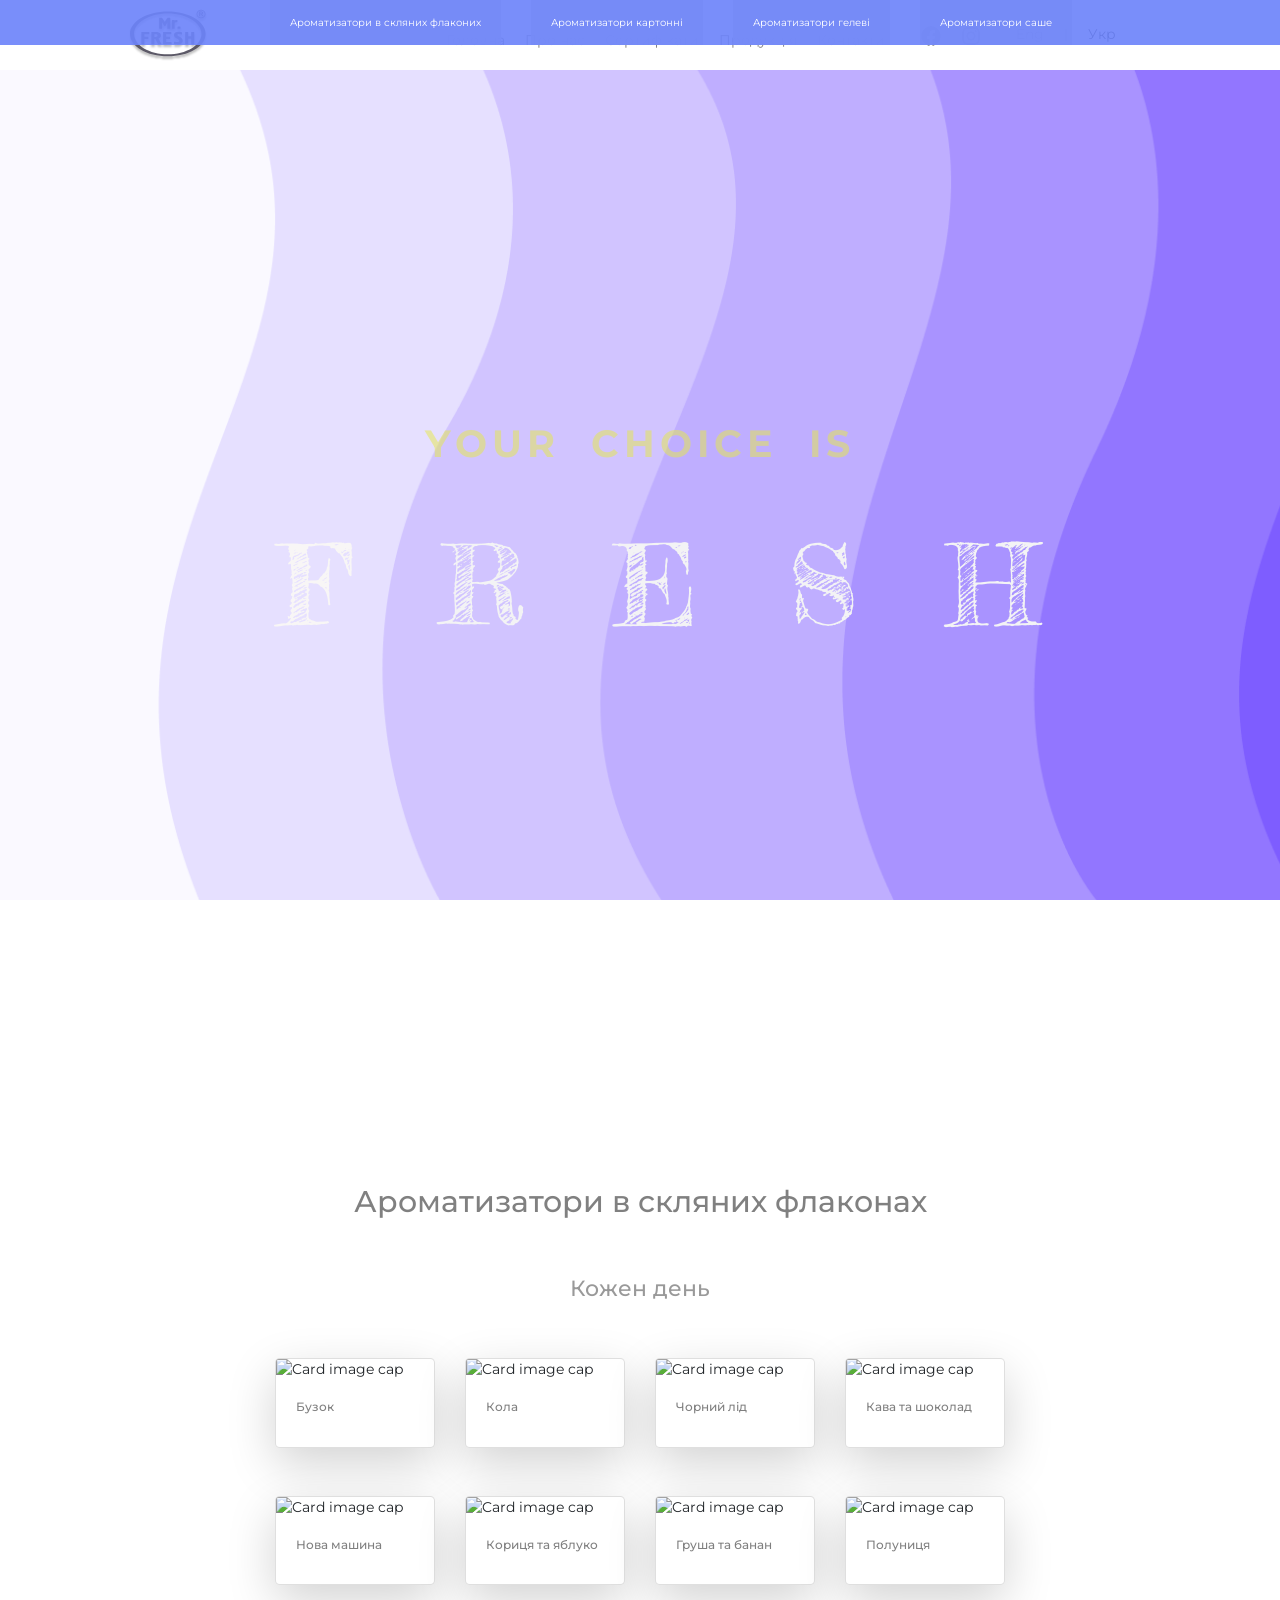
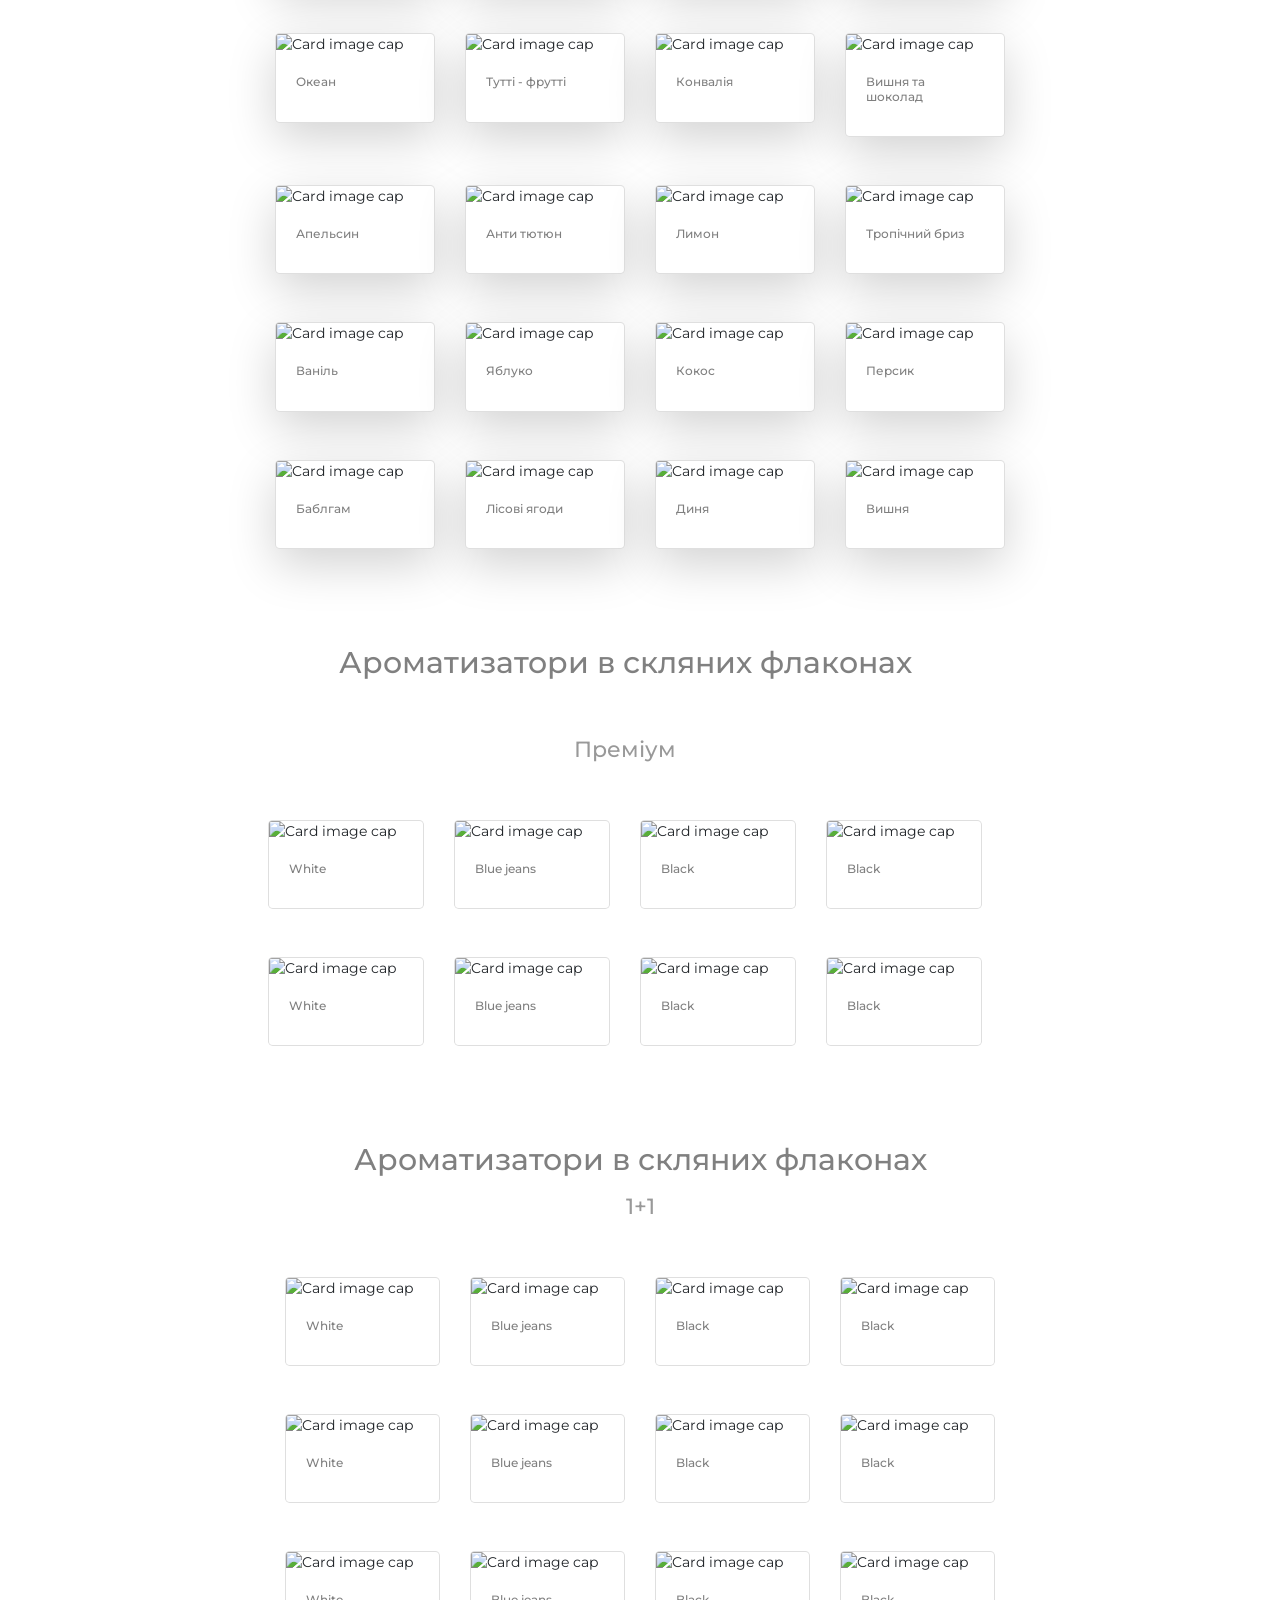
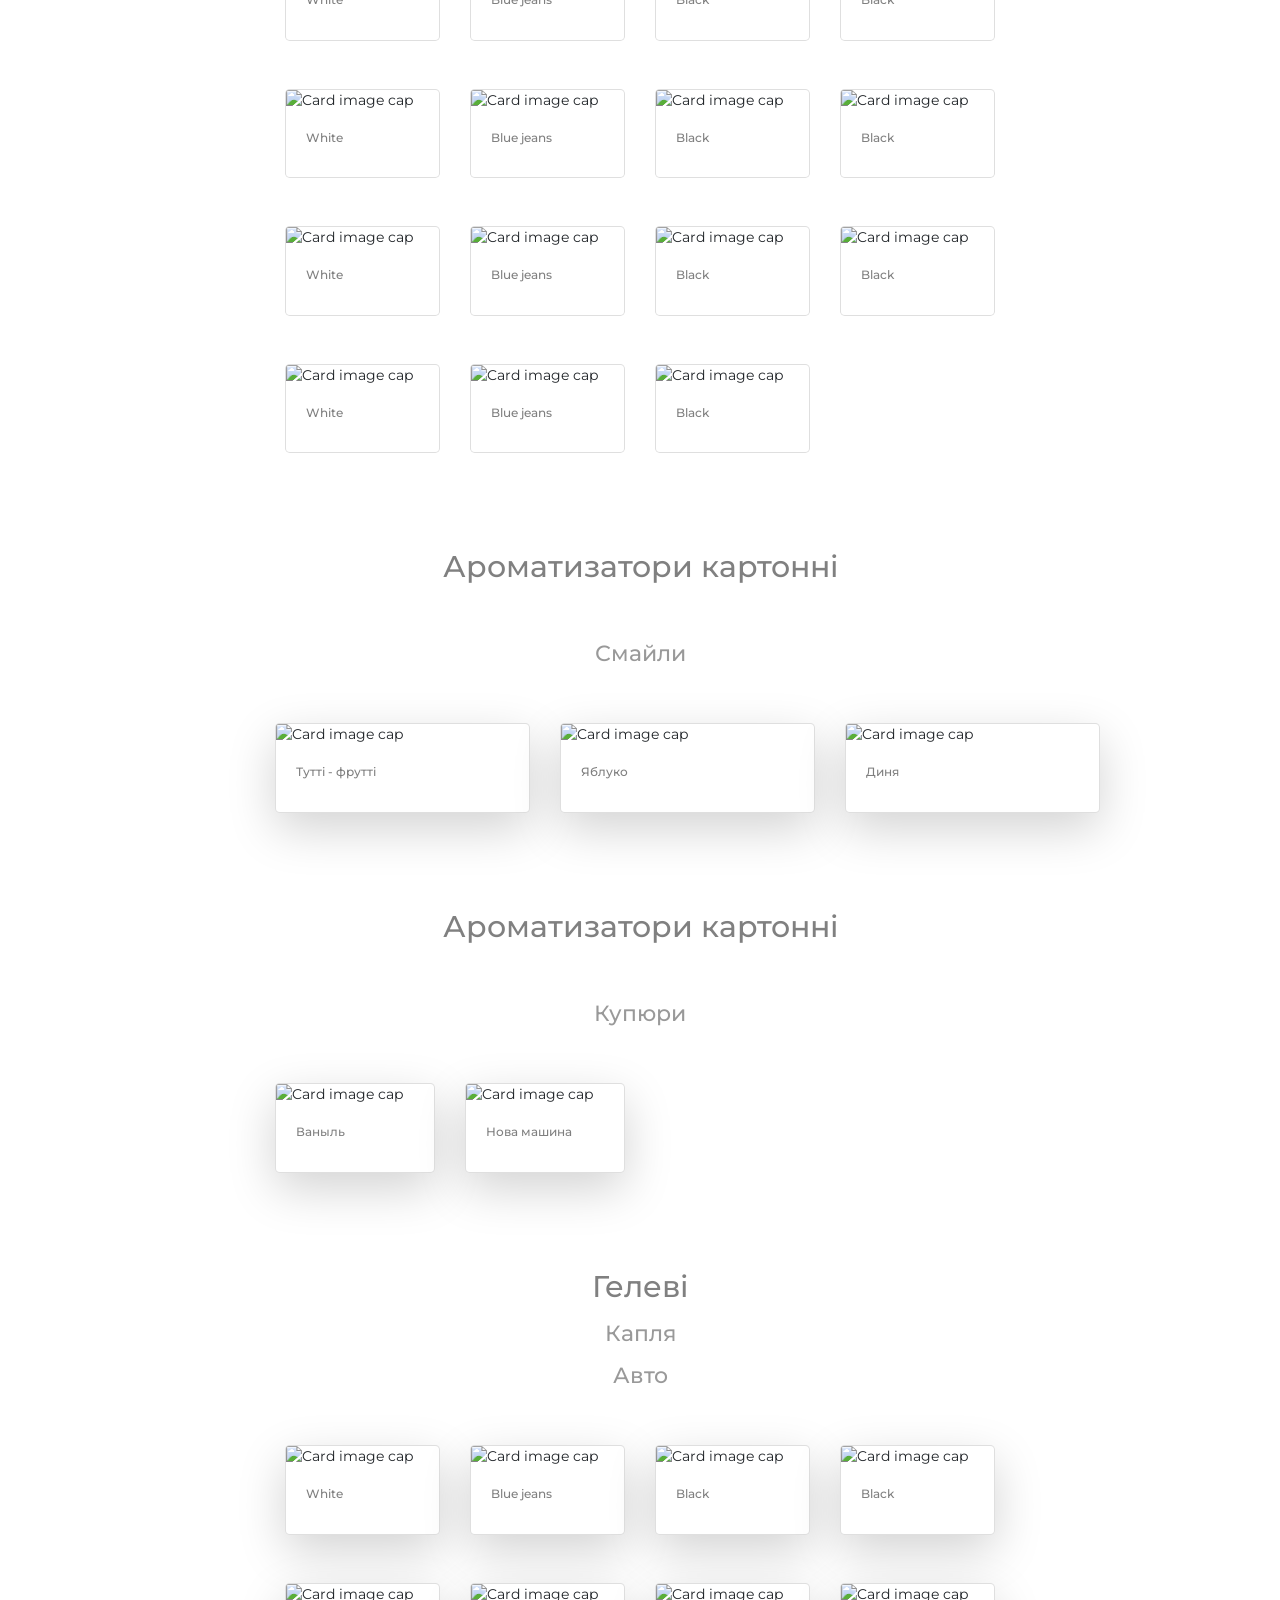
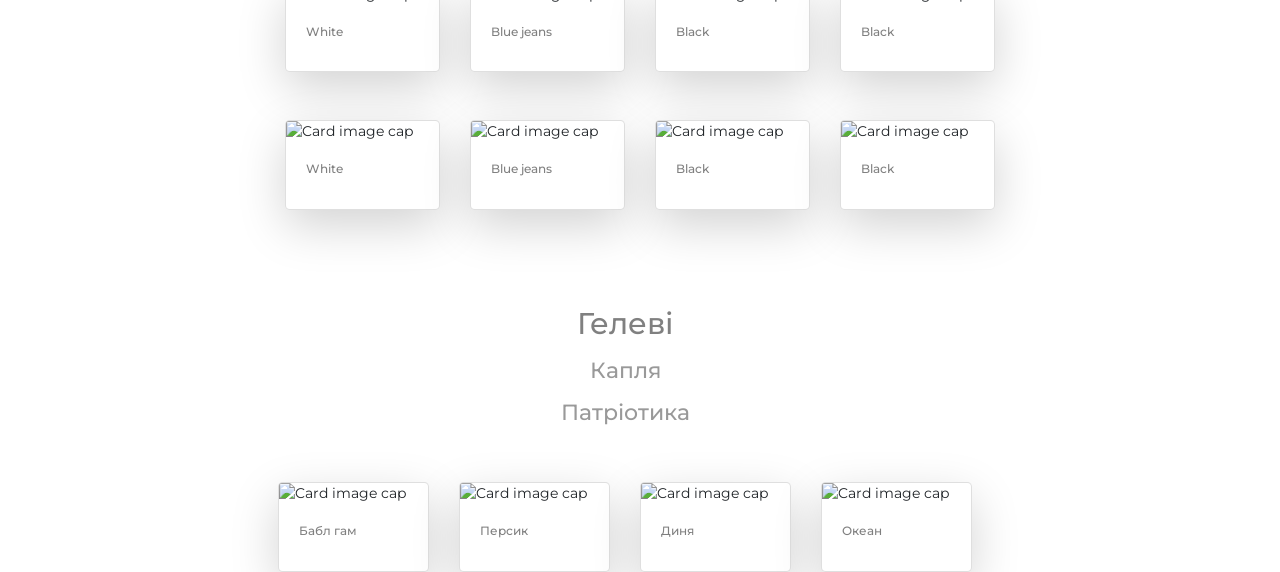
==== commit 957a5073: "Sticky navbar" ====
--- a/catalog/index.html
+++ b/catalog/index.html
@@ -16,7 +16,6 @@
 
     <!-- ==================================================================== styles ==========================================================================-->
     <link rel="stylesheet" href="style.css">
-    <script src="script.js" ></script>
 </head>
 <body>
     <div class="wrapper">
@@ -29,7 +28,7 @@
 
                         <div class="left-header " >
                             <div class="header__logo">
-                                <img class="header__logo" src="../images/Layer1000.svg" alt="">
+                                <img class="header__logo" src="images/Layer1000.svg" alt="">
                             </div>
                             <div class="menu__icon" onclick="toggleMenu()">
                                 <span></span>
@@ -46,8 +45,8 @@
                             </ul>
                             <div class="additional">
                                 <div class="soc__web">
-                                    <a href="https://www.facebook.com/MrFreshUa"><img src="../images/header/SocWeb/facebook-brands.svg" alt="" class="fb-icon"></a>
-                                    <a href="https://www.instagram.com/MrFreshUa/?fbclid=IwAR3WE9XQXl7Zxgyv7Ig2MpvEgDAD8ELzvkNYnsIDAFnjCSTOZ9mZBqwuBq4"><img src="../images/header/SocWeb/instagram-brands.svg" alt="" class="inst-icon"></a>
+                                    <a href="https://www.facebook.com/MrFreshUa"><img src="images/header/SocWeb/facebook-brands.svg" alt="" class="fb-icon"></a>
+                                    <a href="https://www.instagram.com/MrFreshUa/?fbclid=IwAR3WE9XQXl7Zxgyv7Ig2MpvEgDAD8ELzvkNYnsIDAFnjCSTOZ9mZBqwuBq4"><img src="images/header/SocWeb/instagram-brands.svg" alt="" class="inst-icon"></a>
                                 </div>
                                 <div class="lng">
                                     <div class="eng">Eng</div>
@@ -193,7 +192,7 @@
                         </div>
                         <div class="col-xl-2 col-md-2 col-sm-6 col-xs-10">
                             <div class="card rounded-lg mt-5 shadow-lg ">
-                                <img class="card-img-top" loading=lazy src="../production/img/all/everyDay/DSC_0999.jpg" alt="Card image cap">
+                                <img class="card-img-top" loading=lazy src="production/img/all/everyDay/DSC_0999.jpg" alt="Card image cap">
                                 <div class="card-body">
                                     <h4 class="card-title text-black-50">Бузок</h4>
                                 </div>
@@ -201,7 +200,7 @@
                         </div>
                         <div class="col-xl-2 col-md-2 col-sm-6 col-xs-10">
                             <div class="card rounded-lg mt-5 shadow-lg ">
-                                <img class="card-img-top" loading=lazy src="../production/img/all/everyDay/DSC_1000.jpg" alt="Card image cap">
+                                <img class="card-img-top" loading=lazy src="production/img/all/everyDay/DSC_1000.jpg" alt="Card image cap">
                                 <div class="card-body">
                                     <h4 class="card-title text-black-50">Кола</h4>
                                 </div>
@@ -209,7 +208,7 @@
                         </div>
                         <div class="col-xl-2 col-md-2 col-sm-6 col-xs-10">
                             <div class="card rounded-lg mt-5 shadow-lg ">
-                                <img class="card-img-top" loading=lazy src="../production/img/all/everyDay/DSC_1001.jpg" alt="Card image cap">
+                                <img class="card-img-top" loading=lazy src="production/img/all/everyDay/DSC_1001.jpg" alt="Card image cap">
                                 <div class="card-body">
                                     <h4 class="card-title text-black-50">Чорний лід</h4>
                                 </div>
@@ -217,7 +216,7 @@
                         </div>
                         <div class="col-xl-2 col-md-2 col-sm-6 col-xs-10">
                             <div class="card rounded-lg mt-5 shadow-lg ">
-                                <img class="card-img-top" loading=lazy src="../production/img/all/everyDay/DSC_1002.jpg" alt="Card image cap">
+                                <img class="card-img-top" loading=lazy src="production/img/all/everyDay/DSC_1002.jpg" alt="Card image cap">
                                 <div class="card-body">
                                     <h4 class="card-title text-black-50">Кава та шоколад</h4>
                                 </div>
@@ -236,7 +235,7 @@
                         </div>
                         <div class="col-xl-2 col-md-2 col-sm-6 col-xs-10">
                             <div class="card rounded-lg mt-5 shadow-lg ">
-                                <img class="card-img-top" loading=lazy src="../production/img/all/everyDay/DSC_1003.jpg" alt="Card image cap">
+                                <img class="card-img-top" loading=lazy src="production/img/all/everyDay/DSC_1003.jpg" alt="Card image cap">
                                 <div class="card-body">
                                     <h4 class="card-title text-black-50">Нова машина</h4>
                                 </div>
@@ -244,7 +243,7 @@
                         </div>
                         <div class="col-xl-2 col-md-2 col-sm-6 col-xs-10">
                             <div class="card rounded-lg mt-5 shadow-lg ">
-                                <img class="card-img-top" loading=lazy src="../production/img/all/everyDay/DSC_1005.jpg" alt="Card image cap">
+                                <img class="card-img-top" loading=lazy src="production/img/all/everyDay/DSC_1005.jpg" alt="Card image cap">
                                 <div class="card-body">
                                     <h4 class="card-title text-black-50">Кориця та яблуко</h4>
                                 </div>
@@ -252,7 +251,7 @@
                         </div>
                         <div class="col-xl-2 col-md-2 col-sm-6 col-xs-10">
                             <div class="card rounded-lg mt-5 shadow-lg ">
-                                <img class="card-img-top" loading=lazy src="../production/img/all/everyDay/DSC_1006.jpg" alt="Card image cap">
+                                <img class="card-img-top" loading=lazy src="production/img/all/everyDay/DSC_1006.jpg" alt="Card image cap">
                                 <div class="card-body">
                                     <h4 class="card-title text-black-50">Груша та банан</h4>
                                 </div>
@@ -260,7 +259,7 @@
                         </div>
                         <div class="col-xl-2 col-md-2 col-sm-6 col-xs-10">
                             <div class="card rounded-lg mt-5 shadow-lg ">
-                                <img class="card-img-top" loading=lazy src="../production/img/all/everyDay/DSC_1007.jpg" alt="Card image cap">
+                                <img class="card-img-top" loading=lazy src="production/img/all/everyDay/DSC_1007.jpg" alt="Card image cap">
                                 <div class="card-body">
                                     <h4 class="card-title text-black-50">Полуниця</h4>
                                 </div>
@@ -279,7 +278,7 @@
                         </div>
                         <div class="col-xl-2 col-md-2 col-sm-6 col-xs-10">
                             <div class="card rounded-lg mt-5 shadow-lg bg-body rounded">
-                                <img class="card-img-top" loading=lazy src="../production/img/all/everyDay/DSC_1008.jpg" alt="Card image cap">
+                                <img class="card-img-top" loading=lazy src="production/img/all/everyDay/DSC_1008.jpg" alt="Card image cap">
                                 <div class="card-body">
                                     <h4 class="card-title text-black-50">Океан</h4>
                                 </div>
@@ -287,7 +286,7 @@
                         </div>
                         <div class="col-xl-2 col-md-2 col-sm-6 col-xs-10">
                             <div class="card rounded-lg mt-5 shadow-lg  bg-body rounded">
-                                <img class="card-img-top" loading=lazy src="../production/img/all/everyDay/DSC_1009.jpg" alt="Card image cap">
+                                <img class="card-img-top" loading=lazy src="production/img/all/everyDay/DSC_1009.jpg" alt="Card image cap">
                                 <div class="card-body">
                                     <h4 class="card-title text-black-50">Тутті - фрутті</h4>
                                 </div>
@@ -295,7 +294,7 @@
                         </div>
                         <div class="col-xl-2 col-md-2 col-sm-6 col-xs-10">
                             <div class="card rounded-lg mt-5 shadow-lg  bg-body rounded">
-                                <img class="card-img-top" loading=lazy src="../production/img/all/everyDay/DSC_1010.jpg" alt="Card image cap">
+                                <img class="card-img-top" loading=lazy src="production/img/all/everyDay/DSC_1010.jpg" alt="Card image cap">
                                 <div class="card-body">
                                     <h4 class="card-title text-black-50">Конвалія</h4>
                                 </div>
@@ -303,7 +302,7 @@
                         </div>
                         <div class="col-xl-2 col-md-2 col-sm-6 col-xs-10">
                             <div class="card rounded-lg mt-5 shadow-lg  bg-body rounded">
-                                <img class="card-img-top" loading=lazy src="../production/img/all/everyDay/DSC_1011.jpg" alt="Card image cap">
+                                <img class="card-img-top" loading=lazy src="production/img/all/everyDay/DSC_1011.jpg" alt="Card image cap">
                                 <div class="card-body">
                                     <h4 class="card-title text-black-50">Вишня та шоколад</h4>
                                 </div>
@@ -322,7 +321,7 @@
                         </div>
                         <div class="col-xl-2 col-md-2 col-sm-6 col-xs-10">
                             <div class="card rounded-lg mt-5 shadow-lg ">
-                                <img class="card-img-top" loading=lazy src="../production/img/all/everyDay/DSC_1012.jpg" alt="Card image cap">
+                                <img class="card-img-top" loading=lazy src="production/img/all/everyDay/DSC_1012.jpg" alt="Card image cap">
                                 <div class="card-body">
                                     <h4 class="card-title text-black-50">Апельсин</h4>
                                 </div>
@@ -330,7 +329,7 @@
                         </div>
                         <div class="col-xl-2 col-md-2 col-sm-6 col-xs-10">
                             <div class="card rounded-lg mt-5 shadow-lg ">
-                                <img class="card-img-top" loading=lazy src="../production/img/all/everyDay/DSC_1013.jpg" alt="Card image cap">
+                                <img class="card-img-top" loading=lazy src="production/img/all/everyDay/DSC_1013.jpg" alt="Card image cap">
                                 <div class="card-body">
                                     <h4 class="card-title text-black-50">Анти тютюн</h4>
                                 </div>
@@ -338,7 +337,7 @@
                         </div>
                         <div class="col-xl-2 col-md-2 col-sm-6 col-xs-10">
                             <div class="card rounded-lg mt-5 shadow-lg ">
-                                <img class="card-img-top" loading=lazy src="../production/img/all/everyDay/DSC_1014.jpg" alt="Card image cap">
+                                <img class="card-img-top" loading=lazy src="production/img/all/everyDay/DSC_1014.jpg" alt="Card image cap">
                                 <div class="card-body">
                                     <h4 class="card-title text-black-50">Лимон</h4>
                                 </div>
@@ -346,7 +345,7 @@
                         </div>
                         <div class="col-xl-2 col-md-2 col-sm-6 col-xs-10">
                             <div class="card rounded-lg mt-5 shadow-lg">
-                                <img class="card-img-top" loading=lazy src="../production/img/all/everyDay/DSC_1015.jpg" alt="Card image cap">
+                                <img class="card-img-top" loading=lazy src="production/img/all/everyDay/DSC_1015.jpg" alt="Card image cap">
                                 <div class="card-body">
                                     <h4 class="card-title text-black-50">Тропічний бриз</h4>
                                 </div>
@@ -365,7 +364,7 @@
                         </div>
                         <div class="col-xl-2 col-md-2 col-sm-6 col-xs-10">
                             <div class="card rounded-lg mt-5 shadow-lg ">
-                                <img class="card-img-top" loading=lazy src="../production/img/all/everyDay/DSC_1016.jpg" alt="Card image cap">
+                                <img class="card-img-top" loading=lazy src="production/img/all/everyDay/DSC_1016.jpg" alt="Card image cap">
                                 <div class="card-body">
                                     <h4 class="card-title text-black-50">Ваніль</h4>
                                 </div>
@@ -373,7 +372,7 @@
                         </div>
                         <div class="col-xl-2 col-md-2 col-sm-6 col-xs-10">
                             <div class="card rounded-lg mt-5 shadow-lg ">
-                                <img class="card-img-top" loading=lazy src="../production/img/all/everyDay/DSC_1017.jpg" alt="Card image cap">
+                                <img class="card-img-top" loading=lazy src="production/img/all/everyDay/DSC_1017.jpg" alt="Card image cap">
                                 <div class="card-body">
                                     <h4 class="card-title text-black-50">Яблуко</h4>
                                 </div>
@@ -381,7 +380,7 @@
                         </div>
                         <div class="col-xl-2 col-md-2 col-sm-6 col-xs-10">
                             <div class="card rounded-lg mt-5 shadow-lg ">
-                                <img class="card-img-top" loading=lazy src="../production/img/all/everyDay/DSC_1018.jpg" alt="Card image cap">
+                                <img class="card-img-top" loading=lazy src="production/img/all/everyDay/DSC_1018.jpg" alt="Card image cap">
                                 <div class="card-body">
                                     <h4 class="card-title text-black-50">Кокос</h4>
                                 </div>
@@ -389,7 +388,7 @@
                         </div>
                         <div class="col-xl-2 col-md-2 col-sm-6 col-xs-10">
                             <div class="card rounded-lg mt-5 shadow-lg">
-                                <img class="card-img-top" loading=lazy src="../production/img/all/everyDay/DSC_1019.jpg" alt="Card image cap">
+                                <img class="card-img-top" loading=lazy src="production/img/all/everyDay/DSC_1019.jpg" alt="Card image cap">
                                 <div class="card-body">
                                     <h4 class="card-title text-black-50">Персик</h4>
                                 </div>
@@ -408,7 +407,7 @@
                         </div>
                         <div class="col-xl-2 col-md-2 col-sm-6 col-xs-10">
                             <div class="card rounded-lg mt-5 shadow-lg ">
-                                <img class="card-img-top" loading=lazy src="../production/img/all/everyDay/DSC_1020.jpg" alt="Card image cap">
+                                <img class="card-img-top" loading=lazy src="production/img/all/everyDay/DSC_1020.jpg" alt="Card image cap">
                                 <div class="card-body">
                                     <h4 class="card-title text-black-50">Баблгам</h4>
                                 </div>
@@ -416,7 +415,7 @@
                         </div>
                         <div class="col-xl-2 col-md-2 col-sm-6 col-xs-10">
                             <div class="card rounded-lg mt-5 shadow-lg ">
-                                <img class="card-img-top" loading=lazy src="../production/img/all/everyDay/DSC_1021.jpg" alt="Card image cap">
+                                <img class="card-img-top" loading=lazy src="production/img/all/everyDay/DSC_1021.jpg" alt="Card image cap">
                                 <div class="card-body">
                                     <h4 class="card-title text-black-50">Лісові ягоди</h4>
                                 </div>
@@ -424,7 +423,7 @@
                         </div>
                         <div class="col-xl-2 col-md-2 col-sm-6 col-xs-10">
                             <div class="card rounded-lg mt-5 shadow-lg ">
-                                <img class="card-img-top" loading=lazy src="../production/img/all/everyDay/DSC_1022.jpg" alt="Card image cap">
+                                <img class="card-img-top" loading=lazy src="production/img/all/everyDay/DSC_1022.jpg" alt="Card image cap">
                                 <div class="card-body">
                                     <h4 class="card-title text-black-50">Диня</h4>
                                 </div>
@@ -432,7 +431,7 @@
                         </div>
                         <div class="col-xl-2 col-md-2 col-sm-6 col-xs-10">
                             <div class="card rounded-lg mt-5 shadow-lg">
-                                <img class="card-img-top" loading=lazy src="../production/img/all/everyDay/DSC_1023.jpg" alt="Card image cap">
+                                <img class="card-img-top" loading=lazy src="production/img/all/everyDay/DSC_1023.jpg" alt="Card image cap">
                                 <div class="card-body">
                                     <h4 class="card-title text-black-50">Вишня</h4>
                                 </div>
@@ -452,7 +451,7 @@
                             </div>
                             <div class="col-xl-2 col-md-2 col-sm-6 col-xs-10">
                                 <div class="card rounded-lg mt-5">
-                                    <img class="card-img-top" loading=lazy src="../production/img/all/forOrder/prem/DSC_0807.jpg" alt="Card image cap">
+                                    <img class="card-img-top" loading=lazy src="production/img/all/forOrder/prem/DSC_0807.jpg" alt="Card image cap">
                                     <div class="card-body">
                                         <h4 class="card-title text-black-50">White</h4>
                                     </div>
@@ -460,7 +459,7 @@
                             </div>
                             <div class="col-xl-2 col-md-2 col-sm-6 col-xs-10">
                                 <div class="card rounded-lg mt-5">
-                                    <img class="card-img-top" loading=lazy src="../production/img/all/forOrder/prem/DSC_0808.jpg" alt="Card image cap">
+                                    <img class="card-img-top" loading=lazy src="production/img/all/forOrder/prem/DSC_0808.jpg" alt="Card image cap">
                                     <div class="card-body">
                                         <h4 class="card-title text-black-50">Blue jeans</h4>
                                     </div>
@@ -468,7 +467,7 @@
                             </div>
                             <div class="col-xl-2 col-md-2 col-sm-6 col-xs-10">
                                 <div class="card rounded-lg mt-5">
-                                    <img class="card-img-top" loading=lazy src="../production/img/all/forOrder/prem/DSC_0809.jpg" alt="Card image cap">
+                                    <img class="card-img-top" loading=lazy src="production/img/all/forOrder/prem/DSC_0809.jpg" alt="Card image cap">
                                     <div class="card-body">
                                         <h4 class="card-title text-black-50">Black</h4>
                                     </div>
@@ -476,7 +475,7 @@
                             </div>
                             <div class="col-xl-2 col-md-2 col-sm-6 col-xs-10">
                                 <div class="card rounded-lg mt-5">
-                                    <img class="card-img-top" loading=lazy src="../production/img/all/forOrder/prem/DSC_0810.jpg" alt="Card image cap">
+                                    <img class="card-img-top" loading=lazy src="production/img/all/forOrder/prem/DSC_0810.jpg" alt="Card image cap">
                                     <div class="card-body">
                                         <h4 class="card-title text-black-50">Black</h4>
                                     </div>
@@ -493,7 +492,7 @@
                             </div>
                             <div class="col-xl-2 col-md-2 col-sm-6 col-xs-10">
                                 <div class="mt-5 card rounded-lg">
-                                    <img class="card-img-top " src="../production/img/all/forOrder/prem/DSC_0811.jpg" alt="Card image cap">
+                                    <img class="card-img-top " src="production/img/all/forOrder/prem/DSC_0811.jpg" alt="Card image cap">
                                     <div class="card-body">
                                         <h4 class="card-title text-black-50">White</h4>
                                     </div>
@@ -501,7 +500,7 @@
                             </div>
                             <div class="col-xl-2 col-md-2 col-sm-6 col-xs-10">
                                 <div class="mt-5 card rounded-lg">
-                                    <img class="card-img-top " src="../production/img/all/forOrder/prem/DSC_0812.jpg" alt="Card image cap">
+                                    <img class="card-img-top " src="production/img/all/forOrder/prem/DSC_0812.jpg" alt="Card image cap">
                                     <div class="card-body">
                                         <h4 class="card-title text-black-50">Blue jeans</h4>
                                     </div>
@@ -509,7 +508,7 @@
                             </div>
                             <div class="col-xl-2 col-md-2 col-sm-6 col-xs-10">
                                 <div class="mt-5 card rounded-lg">
-                                    <img class="card-img-top " src="../production/img/all/forOrder/prem/DSC_0839.jpg" alt="Card image cap">
+                                    <img class="card-img-top " src="production/img/all/forOrder/prem/DSC_0839.jpg" alt="Card image cap">
                                     <div class="card-body">
                                         <h4 class="card-title text-black-50">Black</h4>
                                     </div>
@@ -517,7 +516,7 @@
                             </div>
                             <div class="col-xl-2 col-md-2 col-sm-6 col-xs-10">
                                 <div class="mt-5 card rounded-lg">
-                                    <img class="card-img-top " src="../production/img/all/forOrder/prem/DSC_0840.jpg" alt="Card image cap">
+                                    <img class="card-img-top " src="production/img/all/forOrder/prem/DSC_0840.jpg" alt="Card image cap">
                                     <div class="card-body">
                                         <h4 class="card-title text-black-50">Black</h4>
                                     </div>
@@ -544,7 +543,7 @@
                     </div>
                     <div class="col-xl-2 col-md-2 col-sm-6 col-xs-10">
                         <div class="card rounded-lg">
-                            <img class="card-img-top" loading=lazy src="../production/img/all/OnePlusOne/DSC_0842.jpg" alt="Card image cap">
+                            <img class="card-img-top" loading=lazy src="production/img/all/OnePlusOne/DSC_0842.jpg" alt="Card image cap">
                             <div class="card-body">
                                 <h4 class="card-title text-black-50">White</h4>
                             </div>
@@ -552,7 +551,7 @@
                     </div>
                     <div class="col-xl-2 col-md-2 col-sm-6 col-xs-10">
                         <div class="card rounded-lg">
-                            <img class="card-img-top" loading=lazy src="../production/img/all/OnePlusOne/DSC_0843.jpg" alt="Card image cap">
+                            <img class="card-img-top" loading=lazy src="production/img/all/OnePlusOne/DSC_0843.jpg" alt="Card image cap">
                             <div class="card-body">
                                 <h4 class="card-title text-black-50">Blue jeans</h4>
                             </div>
@@ -560,15 +559,15 @@
                     </div>
                     <div class="col-xl-2 col-md-2 col-sm-6 col-xs-10">
                         <div class="card rounded-lg">
-                            <img class="card-img-top" loading=lazy src="../production/img/all/OnePlusOne/DSC_0844.jpg" alt="Card image cap">
-                            <div class="card-body">
-                                <h4 class="card-title text-black-50">Black</h4>
-                            </div>
-                        </div>
-                    </div>
-                    <div class="col-xl-2 col-md-2 col-sm-6 col-xs-10">
-                        <div class="card rounded-lg">
-                            <img class="card-img-top" loading=lazy src="../production/img/all/OnePlusOne/DSC_0845.jpg" alt="Card image cap">
+                            <img class="card-img-top" loading=lazy src="production/img/all/OnePlusOne/DSC_0844.jpg" alt="Card image cap">
+                            <div class="card-body">
+                                <h4 class="card-title text-black-50">Black</h4>
+                            </div>
+                        </div>
+                    </div>
+                    <div class="col-xl-2 col-md-2 col-sm-6 col-xs-10">
+                        <div class="card rounded-lg">
+                            <img class="card-img-top" loading=lazy src="production/img/all/OnePlusOne/DSC_0845.jpg" alt="Card image cap">
                             <div class="card-body">
                                 <h4 class="card-title text-black-50">Black</h4>
                             </div>
@@ -585,7 +584,7 @@
                     </div>
                     <div class="col-xl-2 col-md-2 col-sm-6 col-xs-10">
                         <div class="card rounded-lg">
-                            <img class="card-img-top" loading=lazy src="../production/img/all/OnePlusOne/DSC_0846.jpg" alt="Card image cap">
+                            <img class="card-img-top" loading=lazy src="production/img/all/OnePlusOne/DSC_0846.jpg" alt="Card image cap">
                             <div class="card-body">
                                 <h4 class="card-title text-black-50">White</h4>
                             </div>
@@ -593,7 +592,7 @@
                     </div>
                     <div class="col-xl-2 col-md-2 col-sm-6 col-xs-10">
                         <div class="card rounded-lg">
-                            <img class="card-img-top" loading=lazy src="../production/img/all/OnePlusOne/DSC_0847.jpg" alt="Card image cap">
+                            <img class="card-img-top" loading=lazy src="production/img/all/OnePlusOne/DSC_0847.jpg" alt="Card image cap">
                             <div class="card-body">
                                 <h4 class="card-title text-black-50">Blue jeans</h4>
                             </div>
@@ -601,15 +600,15 @@
                     </div>
                     <div class="col-xl-2 col-md-2 col-sm-6 col-xs-10">
                         <div class="card rounded-lg">
-                            <img class="card-img-top" loading=lazy src="../production/img/all/OnePlusOne/DSC_0848.jpg" alt="Card image cap">
-                            <div class="card-body">
-                                <h4 class="card-title text-black-50">Black</h4>
-                            </div>
-                        </div>
-                    </div>
-                    <div class="col-xl-2 col-md-2 col-sm-6 col-xs-10">
-                        <div class="card rounded-lg">
-                            <img class="card-img-top" loading=lazy src="../production/img/all/OnePlusOne/DSC_0849.jpg" alt="Card image cap">
+                            <img class="card-img-top" loading=lazy src="production/img/all/OnePlusOne/DSC_0848.jpg" alt="Card image cap">
+                            <div class="card-body">
+                                <h4 class="card-title text-black-50">Black</h4>
+                            </div>
+                        </div>
+                    </div>
+                    <div class="col-xl-2 col-md-2 col-sm-6 col-xs-10">
+                        <div class="card rounded-lg">
+                            <img class="card-img-top" loading=lazy src="production/img/all/OnePlusOne/DSC_0849.jpg" alt="Card image cap">
                             <div class="card-body">
                                 <h4 class="card-title text-black-50">Black</h4>
                             </div>
@@ -626,7 +625,7 @@
                     </div>
                     <div class="col-xl-2 col-md-2 col-sm-6 col-xs-10">
                         <div class="card rounded-lg">
-                            <img class="card-img-top" loading=lazy src="../production/img/all/OnePlusOne/DSC_0850.jpg" alt="Card image cap">
+                            <img class="card-img-top" loading=lazy src="production/img/all/OnePlusOne/DSC_0850.jpg" alt="Card image cap">
                             <div class="card-body">
                                 <h4 class="card-title text-black-50">White</h4>
                             </div>
@@ -634,7 +633,7 @@
                     </div>
                     <div class="col-xl-2 col-md-2 col-sm-6 col-xs-10">
                         <div class="card rounded-lg">
-                            <img class="card-img-top" loading=lazy src="../production/img/all/OnePlusOne/DSC_0851.jpg" alt="Card image cap">
+                            <img class="card-img-top" loading=lazy src="production/img/all/OnePlusOne/DSC_0851.jpg" alt="Card image cap">
                             <div class="card-body">
                                 <h4 class="card-title text-black-50">Blue jeans</h4>
                             </div>
@@ -642,15 +641,15 @@
                     </div>
                     <div class="col-xl-2 col-md-2 col-sm-6 col-xs-10">
                         <div class="card rounded-lg">
-                            <img class="card-img-top" loading=lazy src="../production/img/all/OnePlusOne/DSC_0852.jpg" alt="Card image cap">
-                            <div class="card-body">
-                                <h4 class="card-title text-black-50">Black</h4>
-                            </div>
-                        </div>
-                    </div>
-                    <div class="col-xl-2 col-md-2 col-sm-6 col-xs-10">
-                        <div class="card rounded-lg">
-                            <img class="card-img-top" loading=lazy src="../production/img//all/OnePlusOne/DSC_0853.jpg" alt="Card image cap">
+                            <img class="card-img-top" loading=lazy src="production/img/all/OnePlusOne/DSC_0852.jpg" alt="Card image cap">
+                            <div class="card-body">
+                                <h4 class="card-title text-black-50">Black</h4>
+                            </div>
+                        </div>
+                    </div>
+                    <div class="col-xl-2 col-md-2 col-sm-6 col-xs-10">
+                        <div class="card rounded-lg">
+                            <img class="card-img-top" loading=lazy src="production/img//all/OnePlusOne/DSC_0853.jpg" alt="Card image cap">
                             <div class="card-body">
                                 <h4 class="card-title text-black-50">Black</h4>
                             </div>
@@ -666,7 +665,7 @@
                     </div>
                     <div class="col-xl-2 col-md-2 col-sm-6 col-xs-10">
                         <div class="card rounded-lg">
-                            <img class="card-img-top" loading=lazy src="../production/img/all/OnePlusOne/DSC_0854.jpg" alt="Card image cap">
+                            <img class="card-img-top" loading=lazy src="production/img/all/OnePlusOne/DSC_0854.jpg" alt="Card image cap">
                             <div class="card-body">
                                 <h4 class="card-title text-black-50">White</h4>
                             </div>
@@ -674,7 +673,7 @@
                     </div>
                     <div class="col-xl-2 col-md-2 col-sm-6 col-xs-10">
                         <div class="card rounded-lg">
-                            <img class="card-img-top" loading=lazy src="../production/img/all/OnePlusOne/DSC_0855.jpg" alt="Card image cap">
+                            <img class="card-img-top" loading=lazy src="production/img/all/OnePlusOne/DSC_0855.jpg" alt="Card image cap">
                             <div class="card-body">
                                 <h4 class="card-title text-black-50">Blue jeans</h4>
                             </div>
@@ -682,15 +681,15 @@
                     </div>
                     <div class="col-xl-2 col-md-2 col-sm-6 col-xs-10">
                         <div class="card rounded-lg">
-                            <img class="card-img-top" loading=lazy src="../production/img/all/OnePlusOne/DSC_0856.jpg" alt="Card image cap">
-                            <div class="card-body">
-                                <h4 class="card-title text-black-50">Black</h4>
-                            </div>
-                        </div>
-                    </div>
-                    <div class="col-xl-2 col-md-2 col-sm-6 col-xs-10">
-                        <div class="card rounded-lg">
-                            <img class="card-img-top" loading=lazy src="../production/img//all/OnePlusOne/DSC_0857.jpg" alt="Card image cap">
+                            <img class="card-img-top" loading=lazy src="production/img/all/OnePlusOne/DSC_0856.jpg" alt="Card image cap">
+                            <div class="card-body">
+                                <h4 class="card-title text-black-50">Black</h4>
+                            </div>
+                        </div>
+                    </div>
+                    <div class="col-xl-2 col-md-2 col-sm-6 col-xs-10">
+                        <div class="card rounded-lg">
+                            <img class="card-img-top" loading=lazy src="production/img//all/OnePlusOne/DSC_0857.jpg" alt="Card image cap">
                             <div class="card-body">
                                 <h4 class="card-title text-black-50">Black</h4>
                             </div>
@@ -706,7 +705,7 @@
                     </div>
                     <div class="col-xl-2 col-md-2 col-sm-6 col-xs-10">
                         <div class="card rounded-lg">
-                            <img class="card-img-top" loading=lazy src="../production/img/all/OnePlusOne/DSC_0858.jpg" alt="Card image cap">
+                            <img class="card-img-top" loading=lazy src="production/img/all/OnePlusOne/DSC_0858.jpg" alt="Card image cap">
                             <div class="card-body">
                                 <h4 class="card-title text-black-50">White</h4>
                             </div>
@@ -714,7 +713,7 @@
                     </div>
                     <div class="col-xl-2 col-md-2 col-sm-6 col-xs-10">
                         <div class="card rounded-lg">
-                            <img class="card-img-top" loading=lazy src="../production/img/all/OnePlusOne/DSC_0859.jpg" alt="Card image cap">
+                            <img class="card-img-top" loading=lazy src="production/img/all/OnePlusOne/DSC_0859.jpg" alt="Card image cap">
                             <div class="card-body">
                                 <h4 class="card-title text-black-50">Blue jeans</h4>
                             </div>
@@ -722,15 +721,15 @@
                     </div>
                     <div class="col-xl-2 col-md-2 col-sm-6 col-xs-10">
                         <div class="card rounded-lg">
-                            <img class="card-img-top" loading=lazy src="../production/img/all/OnePlusOne/DSC_0860.jpg" alt="Card image cap">
-                            <div class="card-body">
-                                <h4 class="card-title text-black-50">Black</h4>
-                            </div>
-                        </div>
-                    </div>
-                    <div class="col-xl-2 col-md-2 col-sm-6 col-xs-10">
-                        <div class="card rounded-lg">
-                            <img class="card-img-top" loading=lazy src="../production/img//all/OnePlusOne/DSC_0861.jpg" alt="Card image cap">
+                            <img class="card-img-top" loading=lazy src="production/img/all/OnePlusOne/DSC_0860.jpg" alt="Card image cap">
+                            <div class="card-body">
+                                <h4 class="card-title text-black-50">Black</h4>
+                            </div>
+                        </div>
+                    </div>
+                    <div class="col-xl-2 col-md-2 col-sm-6 col-xs-10">
+                        <div class="card rounded-lg">
+                            <img class="card-img-top" loading=lazy src="production/img//all/OnePlusOne/DSC_0861.jpg" alt="Card image cap">
                             <div class="card-body">
                                 <h4 class="card-title text-black-50">Black</h4>
                             </div>
@@ -746,7 +745,7 @@
                     </div>
                     <div class="col-xl-2 col-md-2 col-sm-6 col-xs-10">
                         <div class="card rounded-lg">
-                            <img class="card-img-top" loading=lazy src="../production/img/all/OnePlusOne/DSC_0862.jpg" alt="Card image cap">
+                            <img class="card-img-top" loading=lazy src="production/img/all/OnePlusOne/DSC_0862.jpg" alt="Card image cap">
                             <div class="card-body">
                                 <h4 class="card-title text-black-50">White</h4>
                             </div>
@@ -754,7 +753,7 @@
                     </div>
                     <div class="col-xl-2 col-md-2 col-sm-6 col-xs-10">
                         <div class="card rounded-lg">
-                            <img class="card-img-top" loading=lazy src="../production/img/all/OnePlusOne/DSC_0863.jpg" alt="Card image cap">
+                            <img class="card-img-top" loading=lazy src="production/img/all/OnePlusOne/DSC_0863.jpg" alt="Card image cap">
                             <div class="card-body">
                                 <h4 class="card-title text-black-50">Blue jeans</h4>
                             </div>
@@ -762,7 +761,7 @@
                     </div>
                     <div class="col-xl-2 col-md-2 col-sm-6 col-xs-10">
                         <div class="card rounded-lg">
-                            <img class="card-img-top" loading=lazy src="../production/img/all/OnePlusOne/DSC_0864.jpg" alt="Card image cap">
+                            <img class="card-img-top" loading=lazy src="production/img/all/OnePlusOne/DSC_0864.jpg" alt="Card image cap">
                             <div class="card-body">
                                 <h4 class="card-title text-black-50">Black</h4>
                             </div>
@@ -793,7 +792,7 @@
                 </div>
                 <div class="col-xl-3 col-md-2 col-sm-6 col-xs-10">
                     <div class="card rounded-lg mt-5 shadow-lg ">
-                        <img class="card-img-top" loading=lazy src="../production/img/all/paper/smiles/DSC_0960.jpg" alt="Card image cap">
+                        <img class="card-img-top" loading=lazy src="production/img/all/paper/smiles/DSC_0960.jpg" alt="Card image cap">
                         <div class="card-body">
                             <h4 class="card-title text-black-50">Тутті - фрутті</h4>
                         </div>
@@ -801,7 +800,7 @@
                 </div>
                 <div class="col-xl-3 col-md-2 col-sm-6 col-xs-10">
                     <div class="card rounded-lg mt-5 shadow-lg ">
-                        <img class="card-img-top" loading=lazy src="../production/img/all/paper/smiles/DSC_0970.jpg" alt="Card image cap">
+                        <img class="card-img-top" loading=lazy src="production/img/all/paper/smiles/DSC_0970.jpg" alt="Card image cap">
                         <div class="card-body">
                             <h4 class="card-title text-black-50">Яблуко</h4>
                         </div>
@@ -809,7 +808,7 @@
                 </div>
                 <div class="col-xl-3 col-md-2 col-sm-6 col-xs-10">
                     <div class="card rounded-lg mt-5 shadow-lg ">
-                        <img class="card-img-top" loading=lazy src="../production/img/all/paper/smiles/DSC_0973.jpg" alt="Card image cap">
+                        <img class="card-img-top" loading=lazy src="production/img/all/paper/smiles/DSC_0973.jpg" alt="Card image cap">
                         <div class="card-body">
                             <h4 class="card-title text-black-50">Диня</h4>
                         </div>
@@ -833,7 +832,7 @@
                 </div>
                 <div class="col-xl-2 col-md-2 col-sm-6 col-xs-10">
                     <div class="card rounded-lg mt-5 shadow-lg ">
-                        <img class="card-img-top" loading=lazy src="../production/img/all/paper/bills/DSC_0974.jpg" alt="Card image cap">
+                        <img class="card-img-top" loading=lazy src="production/img/all/paper/bills/DSC_0974.jpg" alt="Card image cap">
                         <div class="card-body">
                             <h4 class="card-title text-black-50">Ваныль</h4>
                         </div>
@@ -841,7 +840,7 @@
                 </div>
                 <div class="col-xl-2 col-md-2 col-sm-6 col-xs-10">
                     <div class="card rounded-lg mt-5 shadow-lg ">
-                        <img class="card-img-top" loading=lazy src="../production/img/all/paper/bills/DSC_0985.jpg" alt="Card image cap">
+                        <img class="card-img-top" loading=lazy src="production/img/all/paper/bills/DSC_0985.jpg" alt="Card image cap">
                         <div class="card-body">
                             <h4 class="card-title text-black-50">Нова машина</h4>
                         </div>
@@ -867,7 +866,7 @@
                     </div>
                     <div class="col-xl-2 col-md-2 col-sm-6 col-xs-10">
                         <div class="card rounded-lg shadow-lg">
-                            <img class="card-img-top" loading=lazy src="../production/img/all/Gell/car/DSC_0870.jpg" alt="Card image cap">
+                            <img class="card-img-top" loading=lazy src="production/img/all/Gell/car/DSC_0870.jpg" alt="Card image cap">
                             <div class="card-body">
                                 <h4 class="card-title text-black-50">White</h4>
                             </div>
@@ -875,7 +874,7 @@
                     </div>
                     <div class="col-xl-2 col-md-2 col-sm-6 col-xs-10">
                         <div class="card rounded-lg shadow-lg">
-                            <img class="card-img-top" loading=lazy src="../production/img/all/Gell/car/DSC_0871.jpg" alt="Card image cap">
+                            <img class="card-img-top" loading=lazy src="production/img/all/Gell/car/DSC_0871.jpg" alt="Card image cap">
                             <div class="card-body">
                                 <h4 class="card-title text-black-50">Blue jeans</h4>
                             </div>
@@ -883,15 +882,15 @@
                     </div>
                     <div class="col-xl-2 col-md-2 col-sm-6 col-xs-10">
                         <div class="card rounded-lg shadow-lg">
-                            <img class="card-img-top" loading=lazy src="../production/img/all/Gell/car/DSC_0872.jpg" alt="Card image cap">
-                            <div class="card-body">
-                                <h4 class="card-title text-black-50">Black</h4>
-                            </div>
-                        </div>
-                    </div>
-                    <div class="col-xl-2 col-md-2 col-sm-6 col-xs-10">
-                        <div class="card rounded-lg shadow-lg">
-                            <img class="card-img-top" loading=lazy src="../production/img/all/Gell/car/DSC_0873.jpg" alt="Card image cap">
+                            <img class="card-img-top" loading=lazy src="production/img/all/Gell/car/DSC_0872.jpg" alt="Card image cap">
+                            <div class="card-body">
+                                <h4 class="card-title text-black-50">Black</h4>
+                            </div>
+                        </div>
+                    </div>
+                    <div class="col-xl-2 col-md-2 col-sm-6 col-xs-10">
+                        <div class="card rounded-lg shadow-lg">
+                            <img class="card-img-top" loading=lazy src="production/img/all/Gell/car/DSC_0873.jpg" alt="Card image cap">
                             <div class="card-body">
                                 <h4 class="card-title text-black-50">Black</h4>
                             </div>
@@ -908,7 +907,7 @@
                     </div>
                     <div class="col-xl-2 col-md-2 col-sm-6 col-xs-10">
                         <div class="card rounded-lg shadow-lg">
-                            <img class="card-img-top" loading=lazy src="../production/img/all/Gell/car/DSC_0874.jpg" alt="Card image cap">
+                            <img class="card-img-top" loading=lazy src="production/img/all/Gell/car/DSC_0874.jpg" alt="Card image cap">
                             <div class="card-body">
                                 <h4 class="card-title text-black-50">White</h4>
                             </div>
@@ -916,7 +915,7 @@
                     </div>
                     <div class="col-xl-2 col-md-2 col-sm-6 col-xs-10">
                         <div class="card rounded-lg shadow-lg">
-                            <img class="card-img-top" loading=lazy src="../production/img/all/Gell/car/DSC_0875.jpg" alt="Card image cap">
+                            <img class="card-img-top" loading=lazy src="production/img/all/Gell/car/DSC_0875.jpg" alt="Card image cap">
                             <div class="card-body">
                                 <h4 class="card-title text-black-50">Blue jeans</h4>
                             </div>
@@ -924,15 +923,15 @@
                     </div>
                     <div class="col-xl-2 col-md-2 col-sm-6 col-xs-10">
                         <div class="card rounded-lg shadow-lg">
-                            <img class="card-img-top" loading=lazy src="../production/img/all/Gell/car/DSC_0876.jpg" alt="Card image cap">
-                            <div class="card-body">
-                                <h4 class="card-title text-black-50">Black</h4>
-                            </div>
-                        </div>
-                    </div>
-                    <div class="col-xl-2 col-md-2 col-sm-6 col-xs-10">
-                        <div class="card rounded-lg shadow-lg">
-                            <img class="card-img-top" loading=lazy src="../production/img/all/Gell/car/DSC_0878.jpg" alt="Card image cap">
+                            <img class="card-img-top" loading=lazy src="production/img/all/Gell/car/DSC_0876.jpg" alt="Card image cap">
+                            <div class="card-body">
+                                <h4 class="card-title text-black-50">Black</h4>
+                            </div>
+                        </div>
+                    </div>
+                    <div class="col-xl-2 col-md-2 col-sm-6 col-xs-10">
+                        <div class="card rounded-lg shadow-lg">
+                            <img class="card-img-top" loading=lazy src="production/img/all/Gell/car/DSC_0878.jpg" alt="Card image cap">
                             <div class="card-body">
                                 <h4 class="card-title text-black-50">Black</h4>
                             </div>
@@ -949,7 +948,7 @@
                     </div>
                     <div class="col-xl-2 col-md-2 col-sm-6 col-xs-10">
                         <div class="card rounded-lg shadow-lg">
-                            <img class="card-img-top" loading=lazy src="../production/img/all/Gell/car/DSC_0879.jpg" alt="Card image cap">
+                            <img class="card-img-top" loading=lazy src="production/img/all/Gell/car/DSC_0879.jpg" alt="Card image cap">
                             <div class="card-body">
                                 <h4 class="card-title text-black-50">White</h4>
                             </div>
@@ -957,7 +956,7 @@
                     </div>
                     <div class="col-xl-2 col-md-2 col-sm-6 col-xs-10">
                         <div class="card rounded-lg shadow-lg">
-                            <img class="card-img-top" loading=lazy src="../production/img/all/Gell/car/DSC_0880.jpg" alt="Card image cap">
+                            <img class="card-img-top" loading=lazy src="production/img/all/Gell/car/DSC_0880.jpg" alt="Card image cap">
                             <div class="card-body">
                                 <h4 class="card-title text-black-50">Blue jeans</h4>
                             </div>
@@ -965,15 +964,15 @@
                     </div>
                     <div class="col-xl-2 col-md-2 col-sm-6 col-xs-10">
                         <div class="card rounded-lg shadow-lg">
-                            <img class="card-img-top" loading=lazy src="../production/img/all/Gell/car/DSC_0881.jpg" alt="Card image cap">
-                            <div class="card-body">
-                                <h4 class="card-title text-black-50">Black</h4>
-                            </div>
-                        </div>
-                    </div>
-                    <div class="col-xl-2 col-md-2 col-sm-6 col-xs-10">
-                        <div class="card rounded-lg shadow-lg">
-                            <img class="card-img-top" loading=lazy src="../production/img/all/Gell/car/DSC_0882.jpg" alt="Card image cap">
+                            <img class="card-img-top" loading=lazy src="production/img/all/Gell/car/DSC_0881.jpg" alt="Card image cap">
+                            <div class="card-body">
+                                <h4 class="card-title text-black-50">Black</h4>
+                            </div>
+                        </div>
+                    </div>
+                    <div class="col-xl-2 col-md-2 col-sm-6 col-xs-10">
+                        <div class="card rounded-lg shadow-lg">
+                            <img class="card-img-top" loading=lazy src="production/img/all/Gell/car/DSC_0882.jpg" alt="Card image cap">
                             <div class="card-body">
                                 <h4 class="card-title text-black-50">Black</h4>
                             </div>
@@ -994,7 +993,7 @@
                         </div>
                         <div class="col-xl-2 col-md-2 col-sm-6 col-xs-10">
                             <div class="card rounded-lg shadow-lg">
-                                <img class="card-img-top" loading=lazy src="../production/img/all/Gell/patriotick/DSC_0865.jpg" alt="Card image cap">
+                                <img class="card-img-top" loading=lazy src="production/img/all/Gell/patriotick/DSC_0865.jpg" alt="Card image cap">
                                 <div class="card-body">
                                     <h4 class="card-title text-black-50">Бабл гам </h4>
                                 </div>
@@ -1002,7 +1001,7 @@
                         </div>
                         <div class="col-xl-2 col-md-2 col-sm-6 col-xs-10">
                             <div class="card rounded-lg shadow-lg">
-                                <img class="card-img-top" loading=lazy src="../production/img/all/Gell/patriotick/DSC_0866.jpg" alt="Card image cap">
+                                <img class="card-img-top" loading=lazy src="production/img/all/Gell/patriotick/DSC_0866.jpg" alt="Card image cap">
                                 <div class="card-body">
                                     <h4 class="card-title text-black-50">Персик</h4>
                                 </div>
@@ -1010,7 +1009,7 @@
                         </div>
                         <div class="col-xl-2 col-md-2 col-sm-6 col-xs-10">
                             <div class="card rounded-lg shadow-lg">
-                                <img class="card-img-top" loading=lazy src="../production/img/all/Gell/patriotick/DSC_0867.jpg" alt="Card image cap">
+                                <img class="card-img-top" loading=lazy src="production/img/all/Gell/patriotick/DSC_0867.jpg" alt="Card image cap">
                                 <div class="card-body">
                                     <h4 class="card-title text-black-50">Диня </h4>
                                 </div>
@@ -1018,7 +1017,7 @@
                         </div>
                         <div class="col-xl-2 col-md-2 col-sm-6 col-xs-10">
                             <div class="card rounded-lg shadow-lg">
-                                <img class="card-img-top" loading=lazy src="../production/img/all/Gell/patriotick/DSC_0868.jpg" alt="Card image cap">
+                                <img class="card-img-top" loading=lazy src="production/img/all/Gell/patriotick/DSC_0868.jpg" alt="Card image cap">
                                 <div class="card-body">
                                     <h4 class="card-title text-black-50">Океан</h4>
                                 </div>
@@ -1031,3 +1030,12 @@
                 </div>  
             </div>
         </div>
+    </body>
+    <script src="https://ajax.googleapis.com/ajax/libs/jquery/3.1.0/jquery.min.js"></script>
+    <script src="https://cdn.jsdelivr.net/jquery.marquee/1.4.0/jquery.marquee.min.js"></script> 
+    
+    <script src="https://cdnjs.cloudflare.com/ajax/libs/popper.js/1.14.3/umd/popper.min.js" integrity="sha384-ZMP7rVo3mIykV+2+9J3UJ46jBk0WLaUAdn689aCwoqbBJiSnjAK/l8WvCWPIPm49" crossorigin="anonymous"></script>
+    <script src="https://stackpath.bootstrapcdn.com/bootstrap/4.1.3/js/bootstrap.min.js" integrity="sha384-ChfqqxuZUCnJSK3+MXmPNIyE6ZbWh2IMqE241rYiqJxyMiZ6OW/JmZQ5stwEULTy" crossorigin="anonymous"></script>
+    <script src="script.js"></script>
+</body>
+</html>
--- a/catalog/style.css
+++ b/catalog/style.css
@@ -55,7 +55,7 @@
     display: block; 
     width: auto;
     height: 100vh;
-    background: url("../images/header/bg.png") no-repeat;
+    background: url("images/header/bg.png") no-repeat;
     background-size: cover;
 }
 .header {
@@ -219,9 +219,6 @@
     font-size: 50px;
 }
 /* ================================menu sub */
-.sub-menu-container {
-
-}
 ul {
     margin: 0;
 }
@@ -266,13 +263,27 @@
 }
 .sub-menu-container {
     display: flex;
-    /* position: fixed; */
     flex-direction: row;
     justify-content: center;
     background-color: rgba(109, 132, 250, 0.918);
     align-items: center;
     z-index: 1;
 }
+
+#navbar {
+    overflow: hidden;
+}
+
+.sticky {
+    position: fixed;
+    top: 0;
+    width: 100%;
+}
+
+.sticky + .body {
+    padding-top: 60px;
+}
+
 .menu-sub-list {
     display: flex;
     flex-direction: row;
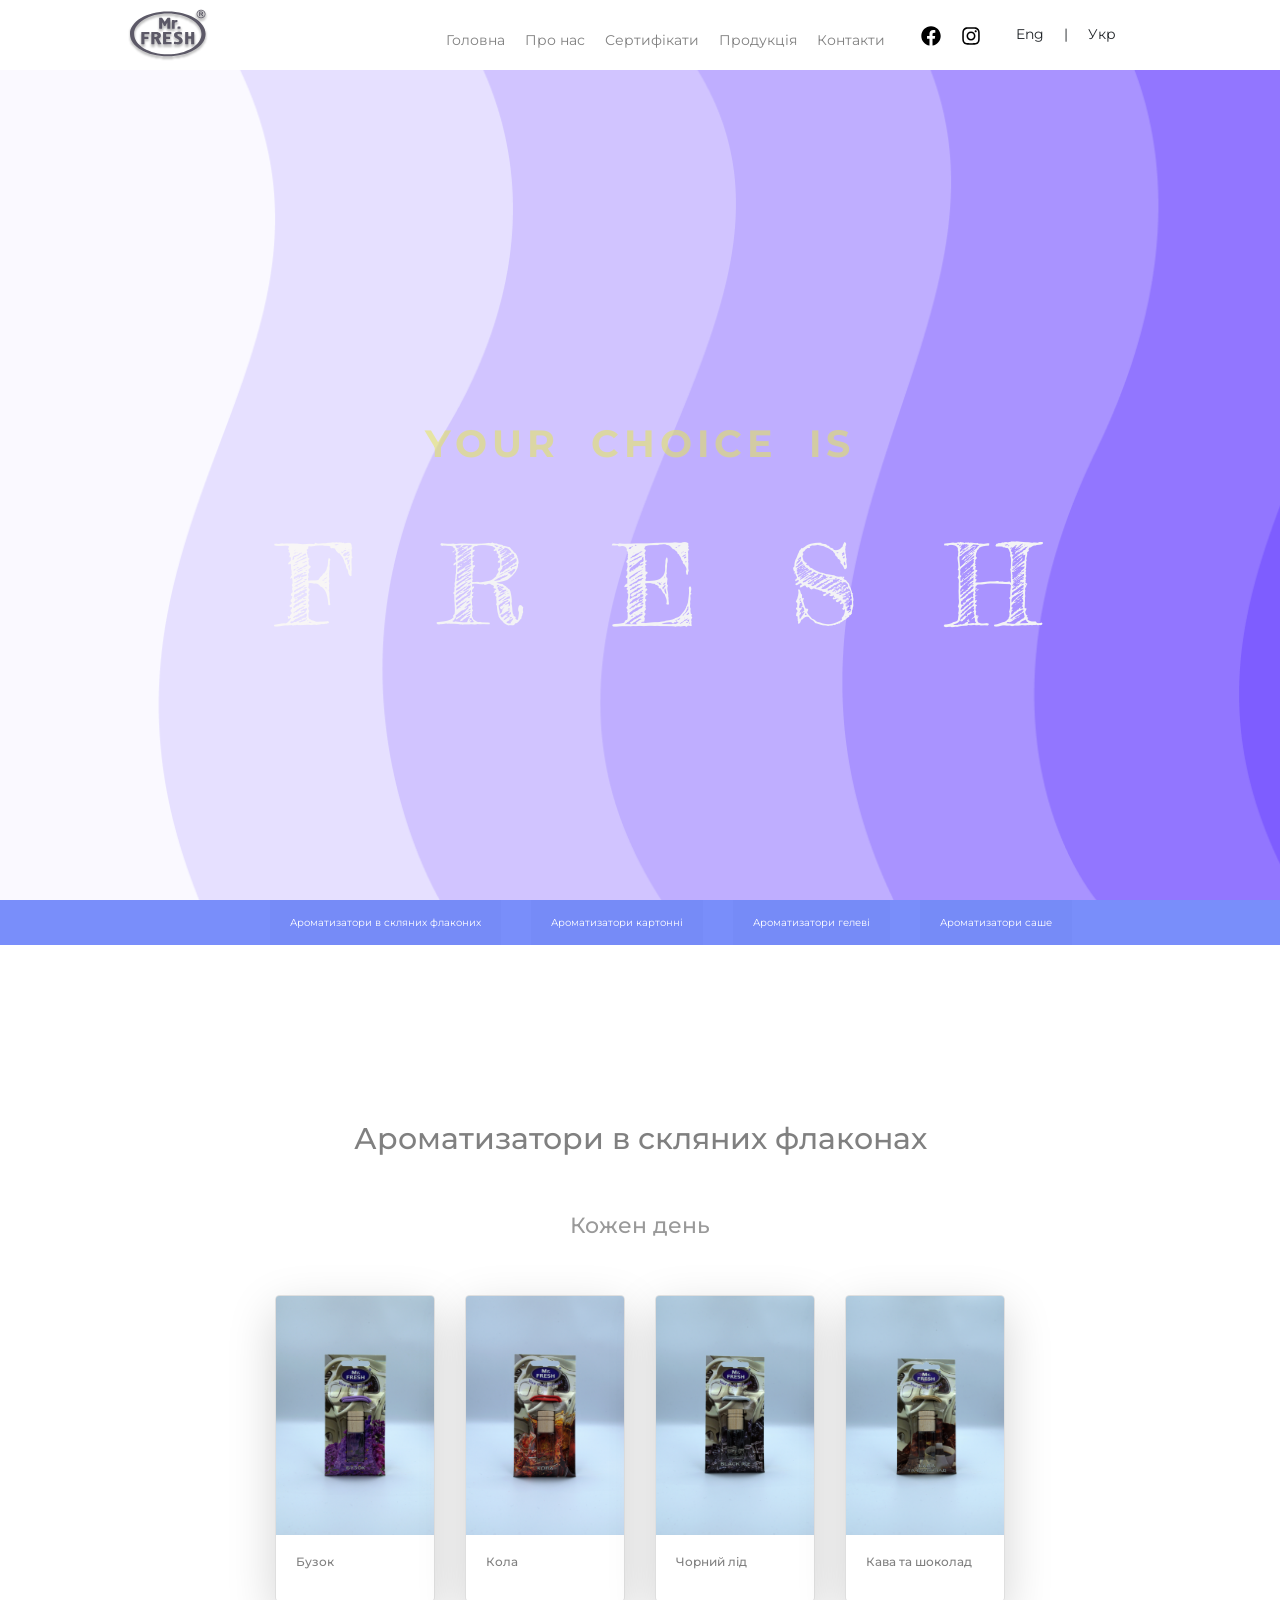
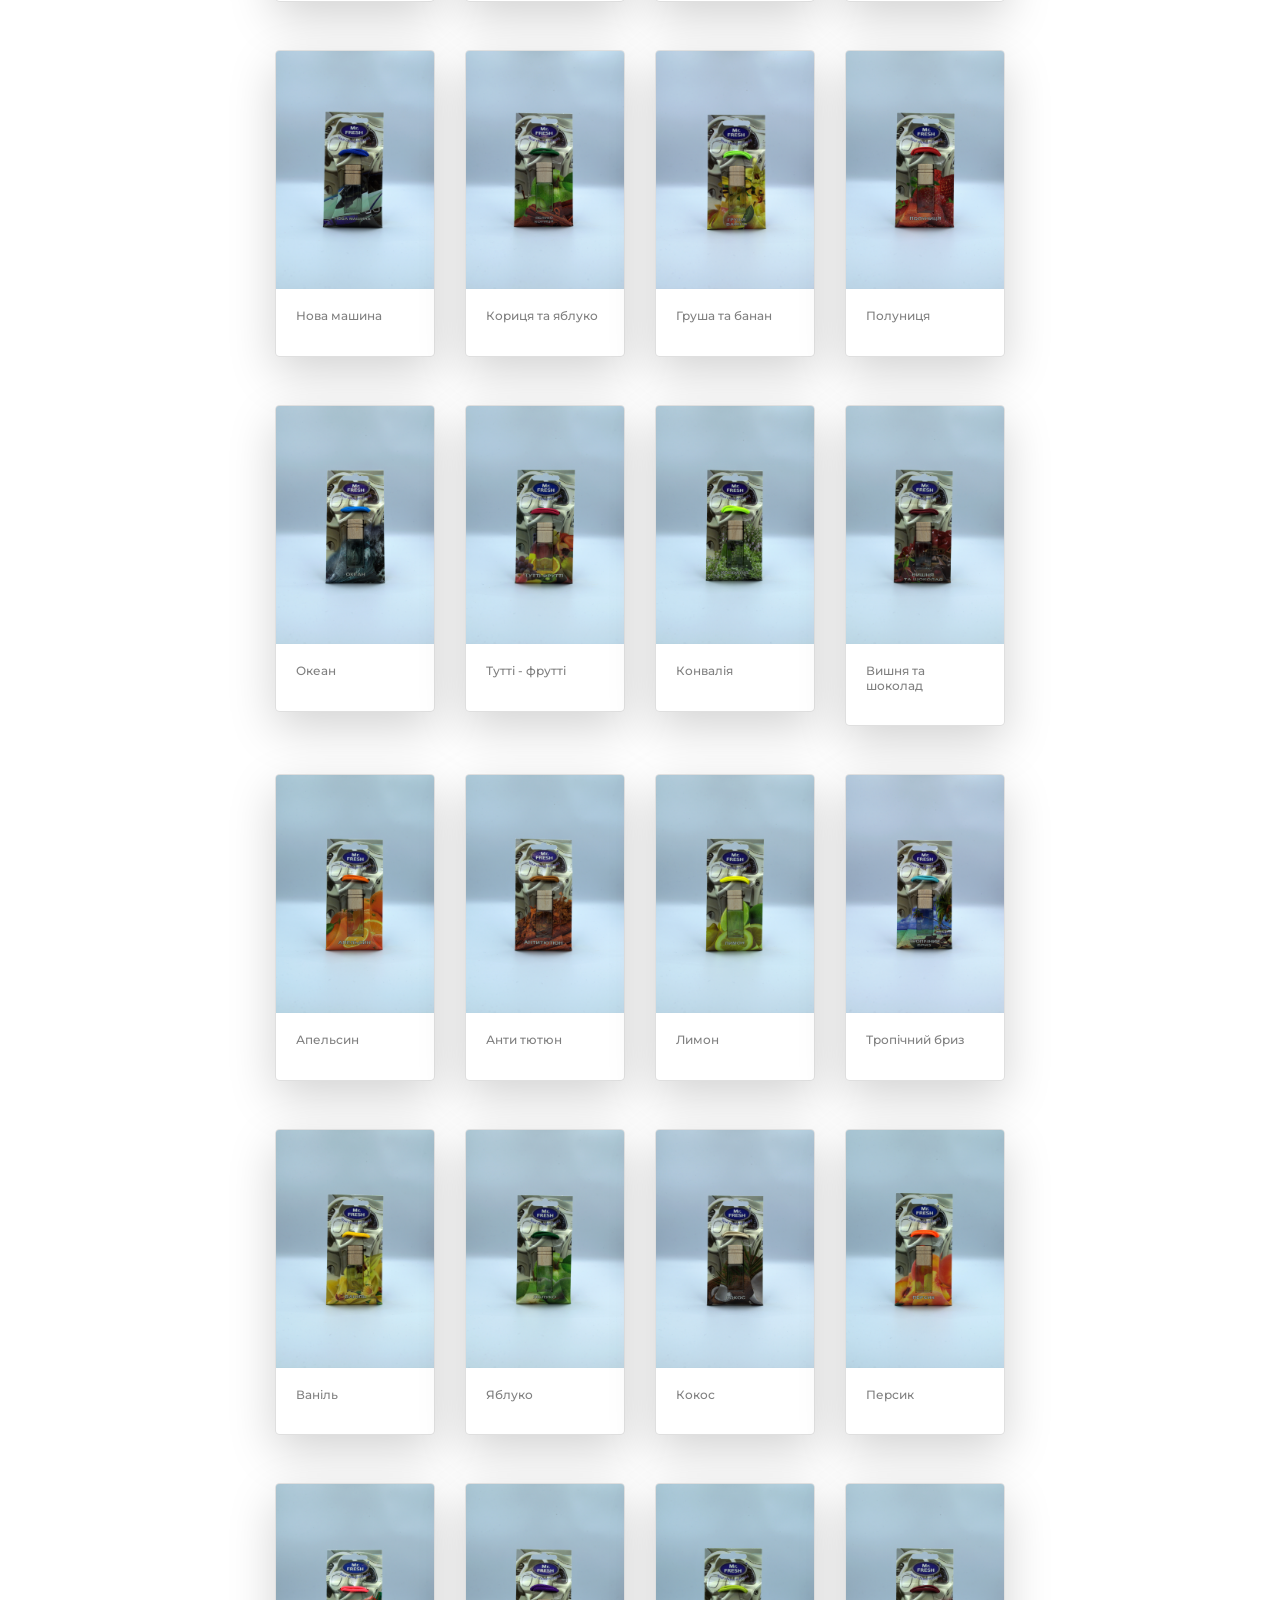
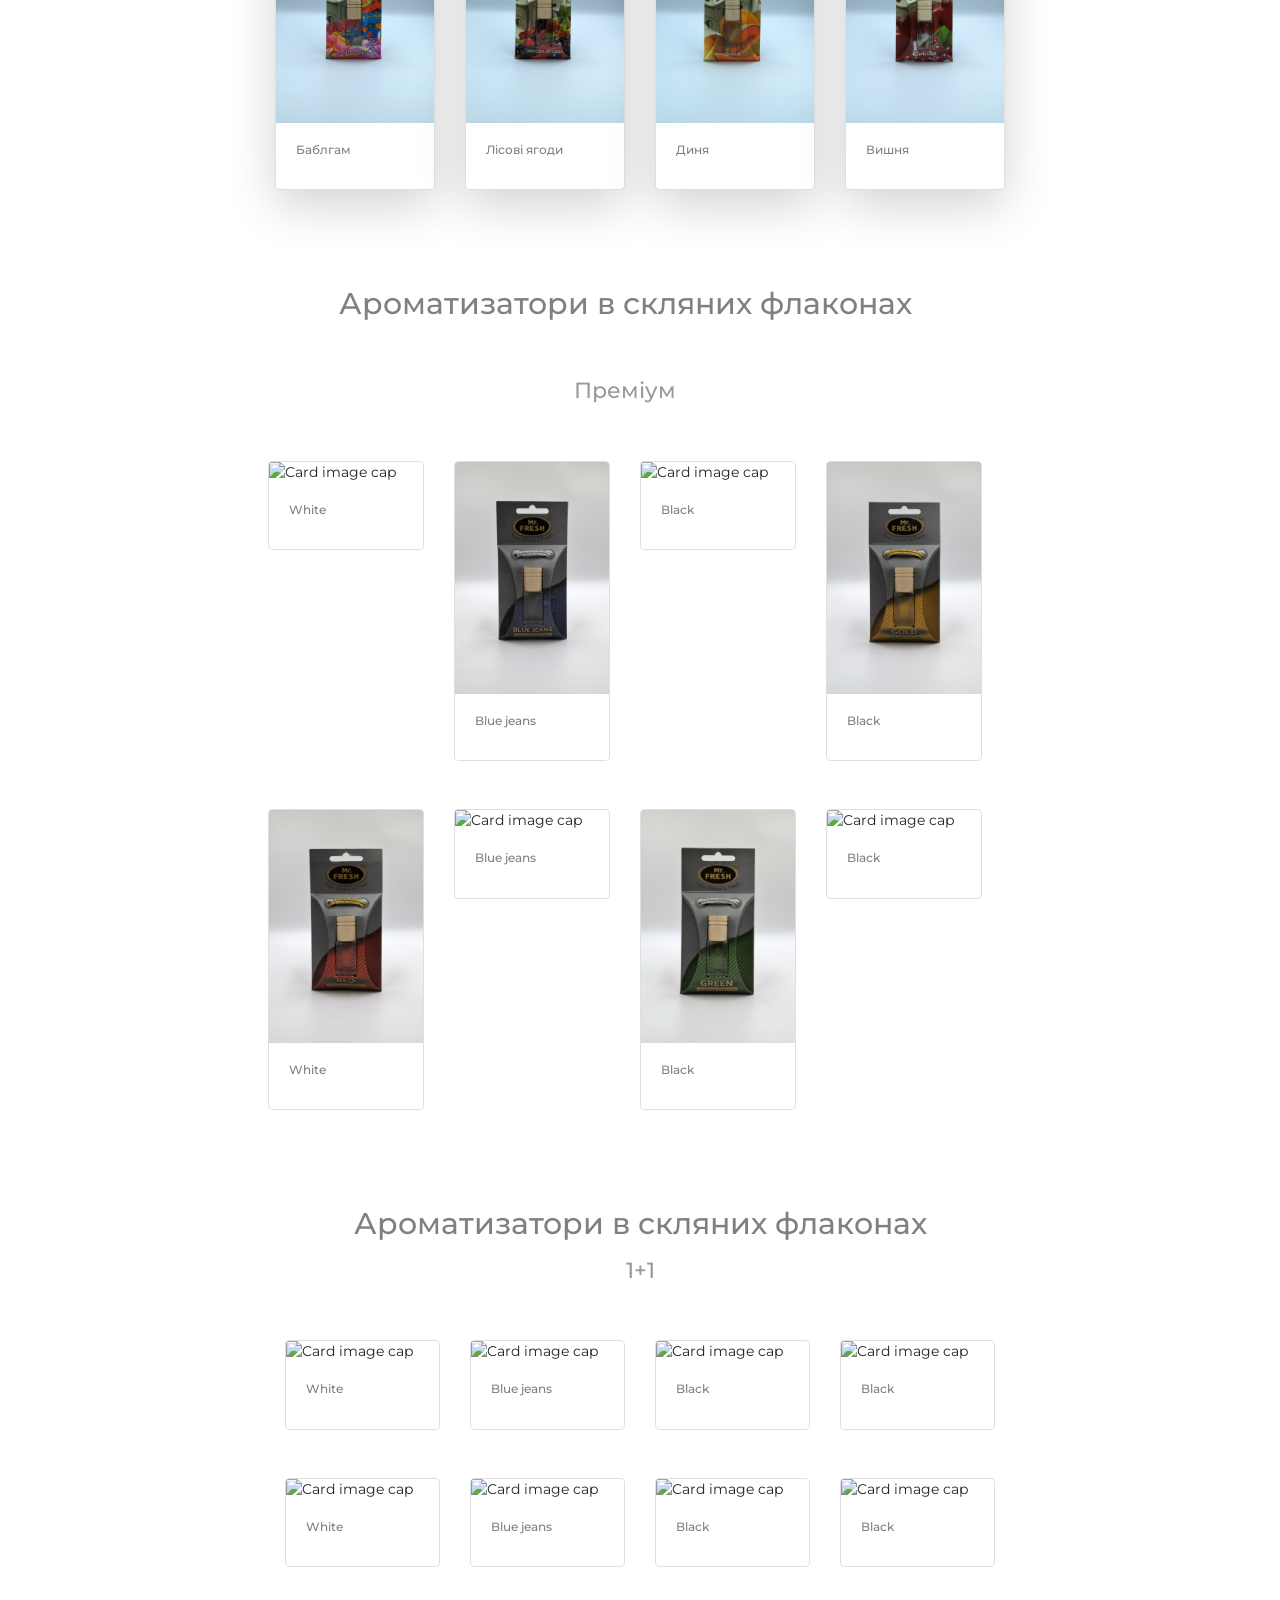
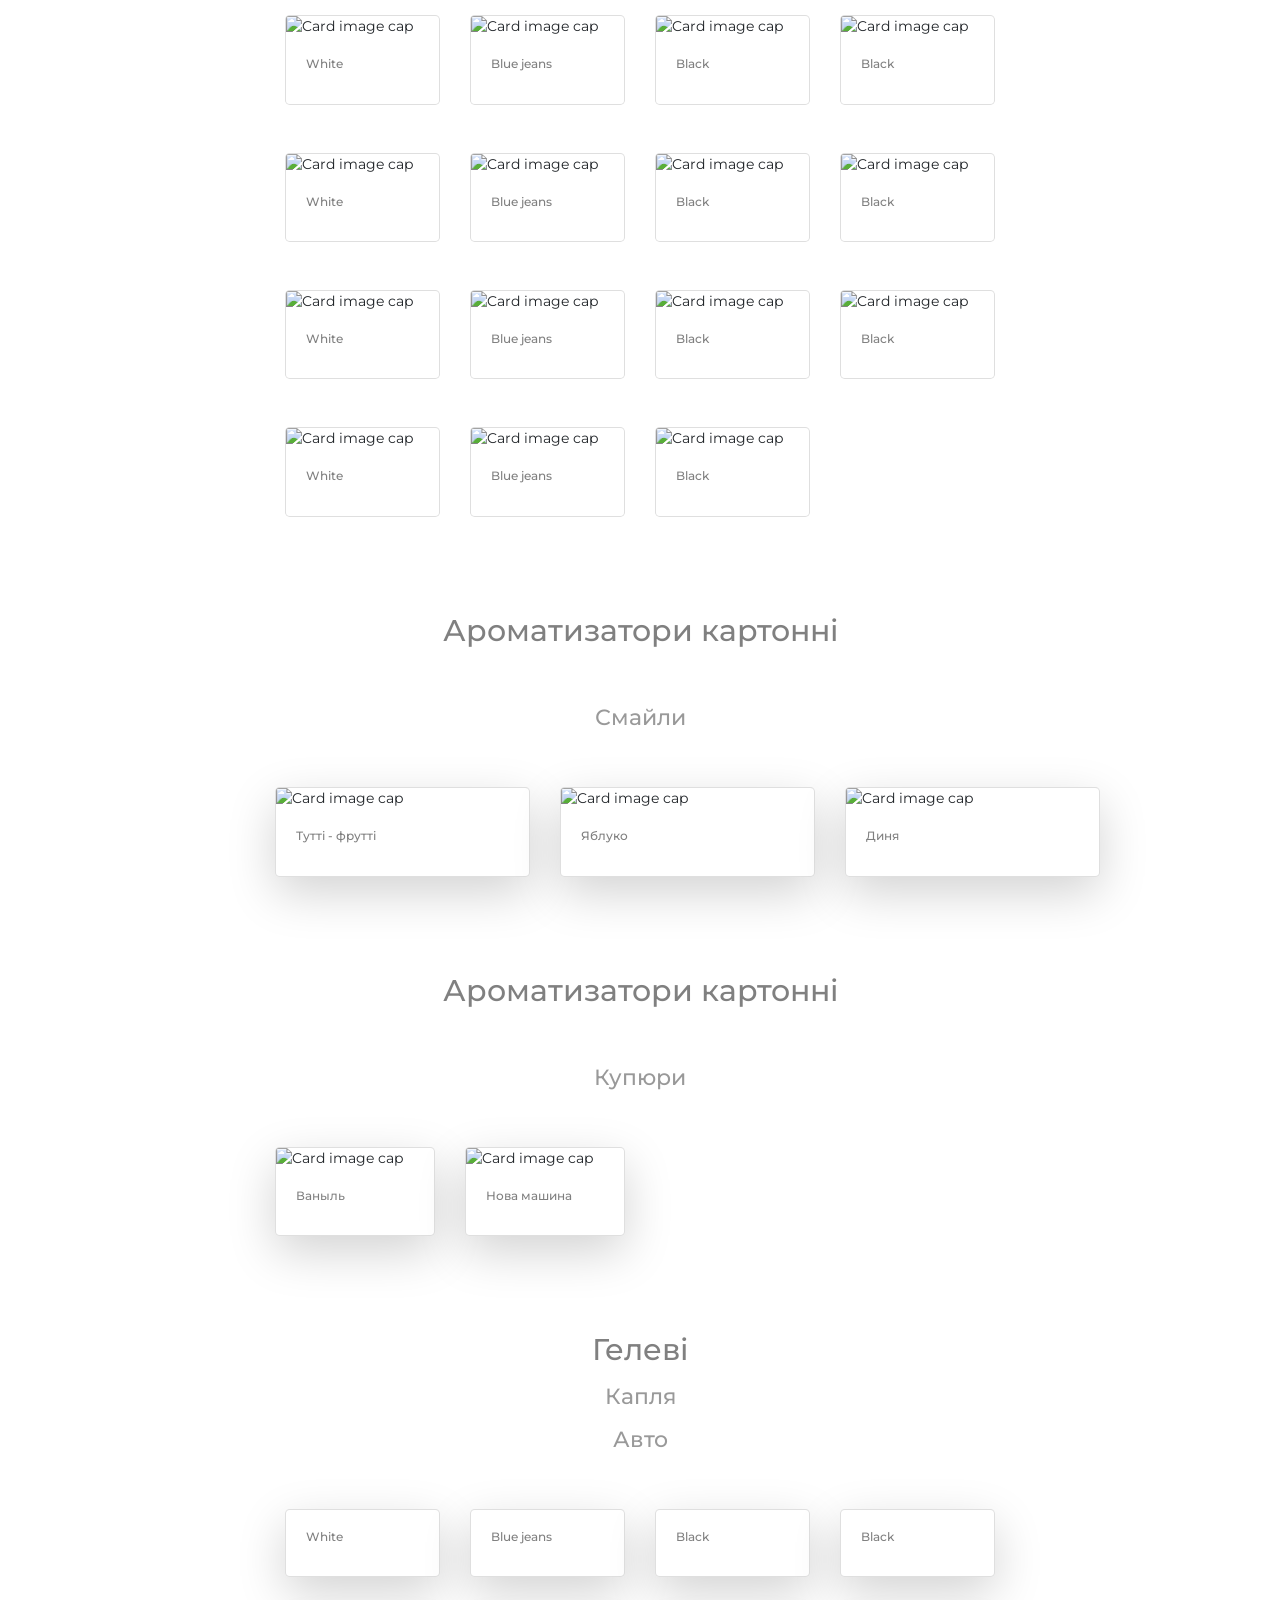
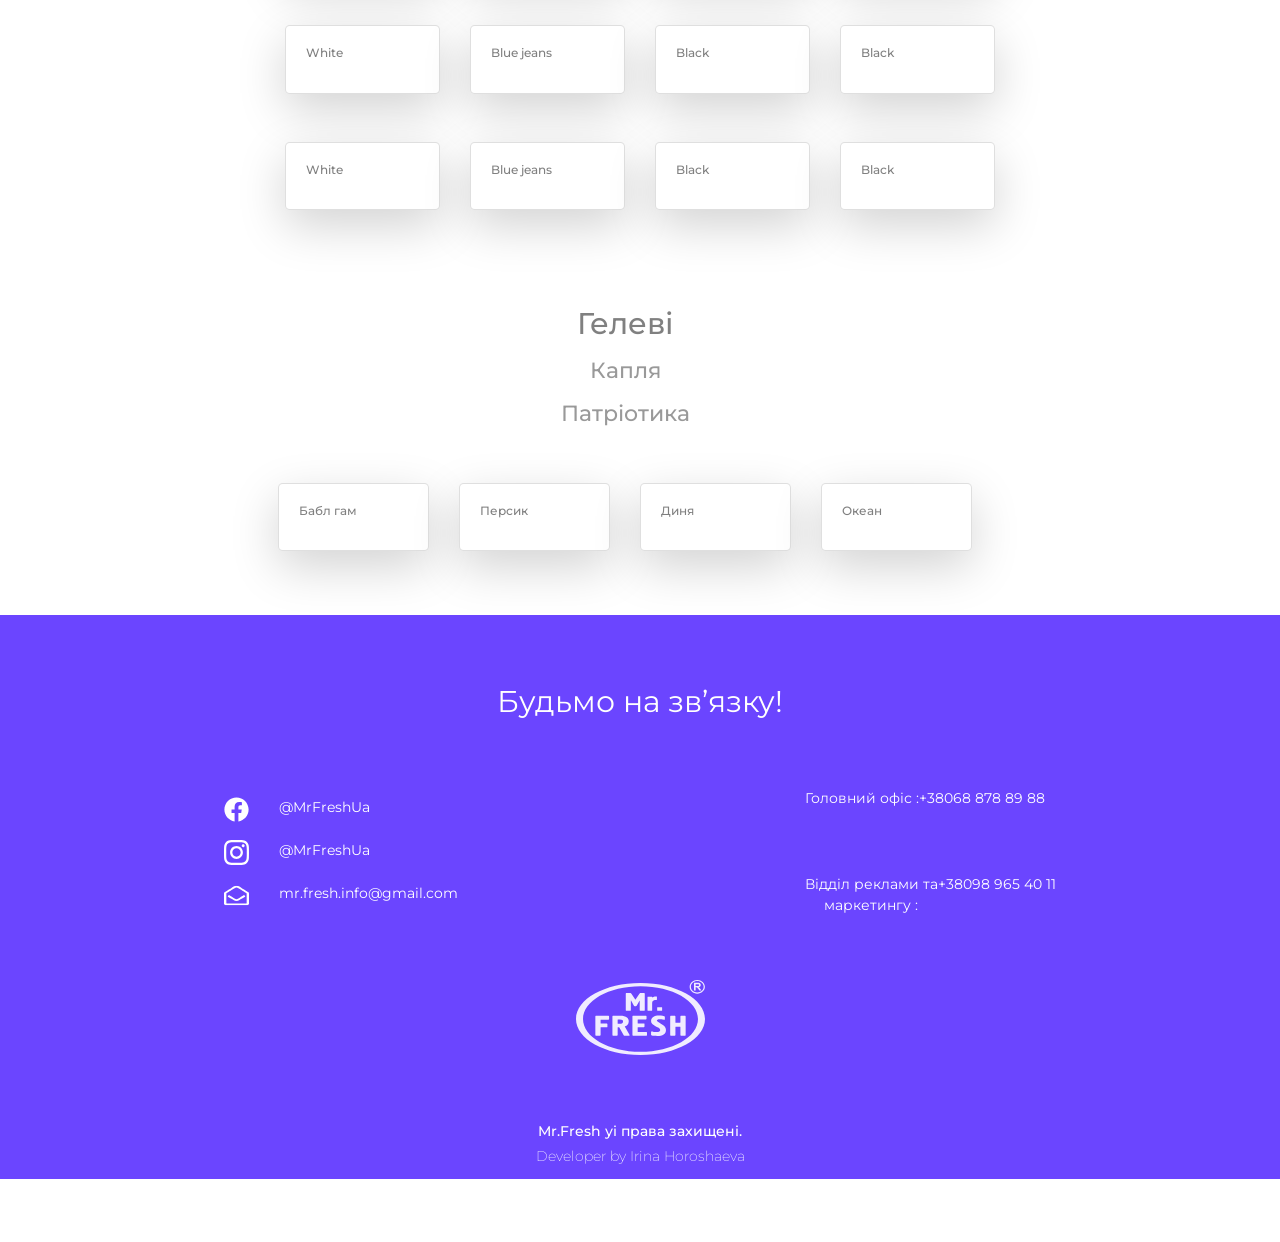
==== commit cb2ddc1b: "add footter" ====
--- a/catalog/index.html
+++ b/catalog/index.html
@@ -192,7 +192,7 @@
                         </div>
                         <div class="col-xl-2 col-md-2 col-sm-6 col-xs-10">
                             <div class="card rounded-lg mt-5 shadow-lg ">
-                                <img class="card-img-top" loading=lazy src="production/img/all/everyDay/DSC_0999.jpg" alt="Card image cap">
+                                <img class="card-img-top" loading=lazy src="../img/all/everyDay/DSC_0999.jpg" alt="Card image cap">
                                 <div class="card-body">
                                     <h4 class="card-title text-black-50">Бузок</h4>
                                 </div>
@@ -200,7 +200,7 @@
                         </div>
                         <div class="col-xl-2 col-md-2 col-sm-6 col-xs-10">
                             <div class="card rounded-lg mt-5 shadow-lg ">
-                                <img class="card-img-top" loading=lazy src="production/img/all/everyDay/DSC_1000.jpg" alt="Card image cap">
+                                <img class="card-img-top" loading=lazy src="../img/all/everyDay/DSC_1000.jpg" alt="Card image cap">
                                 <div class="card-body">
                                     <h4 class="card-title text-black-50">Кола</h4>
                                 </div>
@@ -208,7 +208,7 @@
                         </div>
                         <div class="col-xl-2 col-md-2 col-sm-6 col-xs-10">
                             <div class="card rounded-lg mt-5 shadow-lg ">
-                                <img class="card-img-top" loading=lazy src="production/img/all/everyDay/DSC_1001.jpg" alt="Card image cap">
+                                <img class="card-img-top" loading=lazy src="../img/all/everyDay/DSC_1001.jpg" alt="Card image cap">
                                 <div class="card-body">
                                     <h4 class="card-title text-black-50">Чорний лід</h4>
                                 </div>
@@ -216,7 +216,7 @@
                         </div>
                         <div class="col-xl-2 col-md-2 col-sm-6 col-xs-10">
                             <div class="card rounded-lg mt-5 shadow-lg ">
-                                <img class="card-img-top" loading=lazy src="production/img/all/everyDay/DSC_1002.jpg" alt="Card image cap">
+                                <img class="card-img-top" loading=lazy src="../img/all/everyDay/DSC_1002.jpg" alt="Card image cap">
                                 <div class="card-body">
                                     <h4 class="card-title text-black-50">Кава та шоколад</h4>
                                 </div>
@@ -235,7 +235,7 @@
                         </div>
                         <div class="col-xl-2 col-md-2 col-sm-6 col-xs-10">
                             <div class="card rounded-lg mt-5 shadow-lg ">
-                                <img class="card-img-top" loading=lazy src="production/img/all/everyDay/DSC_1003.jpg" alt="Card image cap">
+                                <img class="card-img-top" loading=lazy src="../img/all/everyDay/DSC_1003.jpg" alt="Card image cap">
                                 <div class="card-body">
                                     <h4 class="card-title text-black-50">Нова машина</h4>
                                 </div>
@@ -243,7 +243,7 @@
                         </div>
                         <div class="col-xl-2 col-md-2 col-sm-6 col-xs-10">
                             <div class="card rounded-lg mt-5 shadow-lg ">
-                                <img class="card-img-top" loading=lazy src="production/img/all/everyDay/DSC_1005.jpg" alt="Card image cap">
+                                <img class="card-img-top" loading=lazy src="../img/all/everyDay/DSC_1005.jpg" alt="Card image cap">
                                 <div class="card-body">
                                     <h4 class="card-title text-black-50">Кориця та яблуко</h4>
                                 </div>
@@ -251,7 +251,7 @@
                         </div>
                         <div class="col-xl-2 col-md-2 col-sm-6 col-xs-10">
                             <div class="card rounded-lg mt-5 shadow-lg ">
-                                <img class="card-img-top" loading=lazy src="production/img/all/everyDay/DSC_1006.jpg" alt="Card image cap">
+                                <img class="card-img-top" loading=lazy src="../img/all/everyDay/DSC_1006.jpg" alt="Card image cap">
                                 <div class="card-body">
                                     <h4 class="card-title text-black-50">Груша та банан</h4>
                                 </div>
@@ -259,7 +259,7 @@
                         </div>
                         <div class="col-xl-2 col-md-2 col-sm-6 col-xs-10">
                             <div class="card rounded-lg mt-5 shadow-lg ">
-                                <img class="card-img-top" loading=lazy src="production/img/all/everyDay/DSC_1007.jpg" alt="Card image cap">
+                                <img class="card-img-top" loading=lazy src="../img/all/everyDay/DSC_1007.jpg" alt="Card image cap">
                                 <div class="card-body">
                                     <h4 class="card-title text-black-50">Полуниця</h4>
                                 </div>
@@ -278,7 +278,7 @@
                         </div>
                         <div class="col-xl-2 col-md-2 col-sm-6 col-xs-10">
                             <div class="card rounded-lg mt-5 shadow-lg bg-body rounded">
-                                <img class="card-img-top" loading=lazy src="production/img/all/everyDay/DSC_1008.jpg" alt="Card image cap">
+                                <img class="card-img-top" loading=lazy src="../img/all/everyDay/DSC_1008.jpg" alt="Card image cap">
                                 <div class="card-body">
                                     <h4 class="card-title text-black-50">Океан</h4>
                                 </div>
@@ -286,7 +286,7 @@
                         </div>
                         <div class="col-xl-2 col-md-2 col-sm-6 col-xs-10">
                             <div class="card rounded-lg mt-5 shadow-lg  bg-body rounded">
-                                <img class="card-img-top" loading=lazy src="production/img/all/everyDay/DSC_1009.jpg" alt="Card image cap">
+                                <img class="card-img-top" loading=lazy src="../img/all/everyDay/DSC_1009.jpg" alt="Card image cap">
                                 <div class="card-body">
                                     <h4 class="card-title text-black-50">Тутті - фрутті</h4>
                                 </div>
@@ -294,7 +294,7 @@
                         </div>
                         <div class="col-xl-2 col-md-2 col-sm-6 col-xs-10">
                             <div class="card rounded-lg mt-5 shadow-lg  bg-body rounded">
-                                <img class="card-img-top" loading=lazy src="production/img/all/everyDay/DSC_1010.jpg" alt="Card image cap">
+                                <img class="card-img-top" loading=lazy src="../img/all/everyDay/DSC_1010.jpg" alt="Card image cap">
                                 <div class="card-body">
                                     <h4 class="card-title text-black-50">Конвалія</h4>
                                 </div>
@@ -302,7 +302,7 @@
                         </div>
                         <div class="col-xl-2 col-md-2 col-sm-6 col-xs-10">
                             <div class="card rounded-lg mt-5 shadow-lg  bg-body rounded">
-                                <img class="card-img-top" loading=lazy src="production/img/all/everyDay/DSC_1011.jpg" alt="Card image cap">
+                                <img class="card-img-top" loading=lazy src="../img/all/everyDay/DSC_1011.jpg" alt="Card image cap">
                                 <div class="card-body">
                                     <h4 class="card-title text-black-50">Вишня та шоколад</h4>
                                 </div>
@@ -321,7 +321,7 @@
                         </div>
                         <div class="col-xl-2 col-md-2 col-sm-6 col-xs-10">
                             <div class="card rounded-lg mt-5 shadow-lg ">
-                                <img class="card-img-top" loading=lazy src="production/img/all/everyDay/DSC_1012.jpg" alt="Card image cap">
+                                <img class="card-img-top" loading=lazy src="../img/all/everyDay/DSC_1012.jpg" alt="Card image cap">
                                 <div class="card-body">
                                     <h4 class="card-title text-black-50">Апельсин</h4>
                                 </div>
@@ -329,7 +329,7 @@
                         </div>
                         <div class="col-xl-2 col-md-2 col-sm-6 col-xs-10">
                             <div class="card rounded-lg mt-5 shadow-lg ">
-                                <img class="card-img-top" loading=lazy src="production/img/all/everyDay/DSC_1013.jpg" alt="Card image cap">
+                                <img class="card-img-top" loading=lazy src="../img/all/everyDay/DSC_1013.jpg" alt="Card image cap">
                                 <div class="card-body">
                                     <h4 class="card-title text-black-50">Анти тютюн</h4>
                                 </div>
@@ -337,7 +337,7 @@
                         </div>
                         <div class="col-xl-2 col-md-2 col-sm-6 col-xs-10">
                             <div class="card rounded-lg mt-5 shadow-lg ">
-                                <img class="card-img-top" loading=lazy src="production/img/all/everyDay/DSC_1014.jpg" alt="Card image cap">
+                                <img class="card-img-top" loading=lazy src="../img/all/everyDay/DSC_1014.jpg" alt="Card image cap">
                                 <div class="card-body">
                                     <h4 class="card-title text-black-50">Лимон</h4>
                                 </div>
@@ -345,7 +345,7 @@
                         </div>
                         <div class="col-xl-2 col-md-2 col-sm-6 col-xs-10">
                             <div class="card rounded-lg mt-5 shadow-lg">
-                                <img class="card-img-top" loading=lazy src="production/img/all/everyDay/DSC_1015.jpg" alt="Card image cap">
+                                <img class="card-img-top" loading=lazy src="../img/all/everyDay/DSC_1015.jpg" alt="Card image cap">
                                 <div class="card-body">
                                     <h4 class="card-title text-black-50">Тропічний бриз</h4>
                                 </div>
@@ -364,7 +364,7 @@
                         </div>
                         <div class="col-xl-2 col-md-2 col-sm-6 col-xs-10">
                             <div class="card rounded-lg mt-5 shadow-lg ">
-                                <img class="card-img-top" loading=lazy src="production/img/all/everyDay/DSC_1016.jpg" alt="Card image cap">
+                                <img class="card-img-top" loading=lazy src="../img/all/everyDay/DSC_1016.jpg" alt="Card image cap">
                                 <div class="card-body">
                                     <h4 class="card-title text-black-50">Ваніль</h4>
                                 </div>
@@ -372,7 +372,7 @@
                         </div>
                         <div class="col-xl-2 col-md-2 col-sm-6 col-xs-10">
                             <div class="card rounded-lg mt-5 shadow-lg ">
-                                <img class="card-img-top" loading=lazy src="production/img/all/everyDay/DSC_1017.jpg" alt="Card image cap">
+                                <img class="card-img-top" loading=lazy src="../img/all/everyDay/DSC_1017.jpg" alt="Card image cap">
                                 <div class="card-body">
                                     <h4 class="card-title text-black-50">Яблуко</h4>
                                 </div>
@@ -380,7 +380,7 @@
                         </div>
                         <div class="col-xl-2 col-md-2 col-sm-6 col-xs-10">
                             <div class="card rounded-lg mt-5 shadow-lg ">
-                                <img class="card-img-top" loading=lazy src="production/img/all/everyDay/DSC_1018.jpg" alt="Card image cap">
+                                <img class="card-img-top" loading=lazy src="../img/all/everyDay/DSC_1018.jpg" alt="Card image cap">
                                 <div class="card-body">
                                     <h4 class="card-title text-black-50">Кокос</h4>
                                 </div>
@@ -388,7 +388,7 @@
                         </div>
                         <div class="col-xl-2 col-md-2 col-sm-6 col-xs-10">
                             <div class="card rounded-lg mt-5 shadow-lg">
-                                <img class="card-img-top" loading=lazy src="production/img/all/everyDay/DSC_1019.jpg" alt="Card image cap">
+                                <img class="card-img-top" loading=lazy src="../img/all/everyDay/DSC_1019.jpg" alt="Card image cap">
                                 <div class="card-body">
                                     <h4 class="card-title text-black-50">Персик</h4>
                                 </div>
@@ -407,7 +407,7 @@
                         </div>
                         <div class="col-xl-2 col-md-2 col-sm-6 col-xs-10">
                             <div class="card rounded-lg mt-5 shadow-lg ">
-                                <img class="card-img-top" loading=lazy src="production/img/all/everyDay/DSC_1020.jpg" alt="Card image cap">
+                                <img class="card-img-top" loading=lazy src="../img/all/everyDay/DSC_1020.jpg" alt="Card image cap">
                                 <div class="card-body">
                                     <h4 class="card-title text-black-50">Баблгам</h4>
                                 </div>
@@ -415,7 +415,7 @@
                         </div>
                         <div class="col-xl-2 col-md-2 col-sm-6 col-xs-10">
                             <div class="card rounded-lg mt-5 shadow-lg ">
-                                <img class="card-img-top" loading=lazy src="production/img/all/everyDay/DSC_1021.jpg" alt="Card image cap">
+                                <img class="card-img-top" loading=lazy src="../img/all/everyDay/DSC_1021.jpg" alt="Card image cap">
                                 <div class="card-body">
                                     <h4 class="card-title text-black-50">Лісові ягоди</h4>
                                 </div>
@@ -423,7 +423,7 @@
                         </div>
                         <div class="col-xl-2 col-md-2 col-sm-6 col-xs-10">
                             <div class="card rounded-lg mt-5 shadow-lg ">
-                                <img class="card-img-top" loading=lazy src="production/img/all/everyDay/DSC_1022.jpg" alt="Card image cap">
+                                <img class="card-img-top" loading=lazy src="../img/all/everyDay/DSC_1022.jpg" alt="Card image cap">
                                 <div class="card-body">
                                     <h4 class="card-title text-black-50">Диня</h4>
                                 </div>
@@ -431,7 +431,7 @@
                         </div>
                         <div class="col-xl-2 col-md-2 col-sm-6 col-xs-10">
                             <div class="card rounded-lg mt-5 shadow-lg">
-                                <img class="card-img-top" loading=lazy src="production/img/all/everyDay/DSC_1023.jpg" alt="Card image cap">
+                                <img class="card-img-top" loading=lazy src="../img/all/everyDay/DSC_1023.jpg" alt="Card image cap">
                                 <div class="card-body">
                                     <h4 class="card-title text-black-50">Вишня</h4>
                                 </div>
@@ -451,7 +451,7 @@
                             </div>
                             <div class="col-xl-2 col-md-2 col-sm-6 col-xs-10">
                                 <div class="card rounded-lg mt-5">
-                                    <img class="card-img-top" loading=lazy src="production/img/all/forOrder/prem/DSC_0807.jpg" alt="Card image cap">
+                                    <img class="card-img-top" loading=lazy src="../img/all/forOrder/prem/DSC_0807.jpg" alt="Card image cap">
                                     <div class="card-body">
                                         <h4 class="card-title text-black-50">White</h4>
                                     </div>
@@ -459,7 +459,7 @@
                             </div>
                             <div class="col-xl-2 col-md-2 col-sm-6 col-xs-10">
                                 <div class="card rounded-lg mt-5">
-                                    <img class="card-img-top" loading=lazy src="production/img/all/forOrder/prem/DSC_0808.jpg" alt="Card image cap">
+                                    <img class="card-img-top" loading=lazy src="../img/all/forOrder/prem/DSC_0808.jpg" alt="Card image cap">
                                     <div class="card-body">
                                         <h4 class="card-title text-black-50">Blue jeans</h4>
                                     </div>
@@ -467,7 +467,7 @@
                             </div>
                             <div class="col-xl-2 col-md-2 col-sm-6 col-xs-10">
                                 <div class="card rounded-lg mt-5">
-                                    <img class="card-img-top" loading=lazy src="production/img/all/forOrder/prem/DSC_0809.jpg" alt="Card image cap">
+                                    <img class="card-img-top" loading=lazy src="../img/all/forOrder/prem/DSC_0809.jpg" alt="Card image cap">
                                     <div class="card-body">
                                         <h4 class="card-title text-black-50">Black</h4>
                                     </div>
@@ -475,7 +475,7 @@
                             </div>
                             <div class="col-xl-2 col-md-2 col-sm-6 col-xs-10">
                                 <div class="card rounded-lg mt-5">
-                                    <img class="card-img-top" loading=lazy src="production/img/all/forOrder/prem/DSC_0810.jpg" alt="Card image cap">
+                                    <img class="card-img-top" loading=lazy src="../img/all/forOrder/prem/DSC_0810.jpg" alt="Card image cap">
                                     <div class="card-body">
                                         <h4 class="card-title text-black-50">Black</h4>
                                     </div>
@@ -492,7 +492,7 @@
                             </div>
                             <div class="col-xl-2 col-md-2 col-sm-6 col-xs-10">
                                 <div class="mt-5 card rounded-lg">
-                                    <img class="card-img-top " src="production/img/all/forOrder/prem/DSC_0811.jpg" alt="Card image cap">
+                                    <img class="card-img-top " src="../img/all/forOrder/prem/DSC_0811.jpg" alt="Card image cap">
                                     <div class="card-body">
                                         <h4 class="card-title text-black-50">White</h4>
                                     </div>
@@ -500,7 +500,7 @@
                             </div>
                             <div class="col-xl-2 col-md-2 col-sm-6 col-xs-10">
                                 <div class="mt-5 card rounded-lg">
-                                    <img class="card-img-top " src="production/img/all/forOrder/prem/DSC_0812.jpg" alt="Card image cap">
+                                    <img class="card-img-top " src="../img/all/forOrder/prem/DSC_0812.jpg" alt="Card image cap">
                                     <div class="card-body">
                                         <h4 class="card-title text-black-50">Blue jeans</h4>
                                     </div>
@@ -508,7 +508,7 @@
                             </div>
                             <div class="col-xl-2 col-md-2 col-sm-6 col-xs-10">
                                 <div class="mt-5 card rounded-lg">
-                                    <img class="card-img-top " src="production/img/all/forOrder/prem/DSC_0839.jpg" alt="Card image cap">
+                                    <img class="card-img-top " src="../img/all/forOrder/prem/DSC_0839.jpg" alt="Card image cap">
                                     <div class="card-body">
                                         <h4 class="card-title text-black-50">Black</h4>
                                     </div>
@@ -516,7 +516,7 @@
                             </div>
                             <div class="col-xl-2 col-md-2 col-sm-6 col-xs-10">
                                 <div class="mt-5 card rounded-lg">
-                                    <img class="card-img-top " src="production/img/all/forOrder/prem/DSC_0840.jpg" alt="Card image cap">
+                                    <img class="card-img-top " src="../img/all/forOrder/prem/DSC_0840.jpg" alt="Card image cap">
                                     <div class="card-body">
                                         <h4 class="card-title text-black-50">Black</h4>
                                     </div>
@@ -543,7 +543,7 @@
                     </div>
                     <div class="col-xl-2 col-md-2 col-sm-6 col-xs-10">
                         <div class="card rounded-lg">
-                            <img class="card-img-top" loading=lazy src="production/img/all/OnePlusOne/DSC_0842.jpg" alt="Card image cap">
+                            <img class="card-img-top" loading=lazy src="../img/all/OnePlusOne/DSC_0842.jpg" alt="Card image cap">
                             <div class="card-body">
                                 <h4 class="card-title text-black-50">White</h4>
                             </div>
@@ -551,7 +551,7 @@
                     </div>
                     <div class="col-xl-2 col-md-2 col-sm-6 col-xs-10">
                         <div class="card rounded-lg">
-                            <img class="card-img-top" loading=lazy src="production/img/all/OnePlusOne/DSC_0843.jpg" alt="Card image cap">
+                            <img class="card-img-top" loading=lazy src="../img/all/OnePlusOne/DSC_0843.jpg" alt="Card image cap">
                             <div class="card-body">
                                 <h4 class="card-title text-black-50">Blue jeans</h4>
                             </div>
@@ -559,15 +559,15 @@
                     </div>
                     <div class="col-xl-2 col-md-2 col-sm-6 col-xs-10">
                         <div class="card rounded-lg">
-                            <img class="card-img-top" loading=lazy src="production/img/all/OnePlusOne/DSC_0844.jpg" alt="Card image cap">
-                            <div class="card-body">
-                                <h4 class="card-title text-black-50">Black</h4>
-                            </div>
-                        </div>
-                    </div>
-                    <div class="col-xl-2 col-md-2 col-sm-6 col-xs-10">
-                        <div class="card rounded-lg">
-                            <img class="card-img-top" loading=lazy src="production/img/all/OnePlusOne/DSC_0845.jpg" alt="Card image cap">
+                            <img class="card-img-top" loading=lazy src="../img/all/OnePlusOne/DSC_0844.jpg" alt="Card image cap">
+                            <div class="card-body">
+                                <h4 class="card-title text-black-50">Black</h4>
+                            </div>
+                        </div>
+                    </div>
+                    <div class="col-xl-2 col-md-2 col-sm-6 col-xs-10">
+                        <div class="card rounded-lg">
+                            <img class="card-img-top" loading=lazy src="../img/all/OnePlusOne/DSC_0845.jpg" alt="Card image cap">
                             <div class="card-body">
                                 <h4 class="card-title text-black-50">Black</h4>
                             </div>
@@ -584,7 +584,7 @@
                     </div>
                     <div class="col-xl-2 col-md-2 col-sm-6 col-xs-10">
                         <div class="card rounded-lg">
-                            <img class="card-img-top" loading=lazy src="production/img/all/OnePlusOne/DSC_0846.jpg" alt="Card image cap">
+                            <img class="card-img-top" loading=lazy src="../img/all/OnePlusOne/DSC_0846.jpg" alt="Card image cap">
                             <div class="card-body">
                                 <h4 class="card-title text-black-50">White</h4>
                             </div>
@@ -592,7 +592,7 @@
                     </div>
                     <div class="col-xl-2 col-md-2 col-sm-6 col-xs-10">
                         <div class="card rounded-lg">
-                            <img class="card-img-top" loading=lazy src="production/img/all/OnePlusOne/DSC_0847.jpg" alt="Card image cap">
+                            <img class="card-img-top" loading=lazy src="../img/all/OnePlusOne/DSC_0847.jpg" alt="Card image cap">
                             <div class="card-body">
                                 <h4 class="card-title text-black-50">Blue jeans</h4>
                             </div>
@@ -600,15 +600,15 @@
                     </div>
                     <div class="col-xl-2 col-md-2 col-sm-6 col-xs-10">
                         <div class="card rounded-lg">
-                            <img class="card-img-top" loading=lazy src="production/img/all/OnePlusOne/DSC_0848.jpg" alt="Card image cap">
-                            <div class="card-body">
-                                <h4 class="card-title text-black-50">Black</h4>
-                            </div>
-                        </div>
-                    </div>
-                    <div class="col-xl-2 col-md-2 col-sm-6 col-xs-10">
-                        <div class="card rounded-lg">
-                            <img class="card-img-top" loading=lazy src="production/img/all/OnePlusOne/DSC_0849.jpg" alt="Card image cap">
+                            <img class="card-img-top" loading=lazy src="../img/all/OnePlusOne/DSC_0848.jpg" alt="Card image cap">
+                            <div class="card-body">
+                                <h4 class="card-title text-black-50">Black</h4>
+                            </div>
+                        </div>
+                    </div>
+                    <div class="col-xl-2 col-md-2 col-sm-6 col-xs-10">
+                        <div class="card rounded-lg">
+                            <img class="card-img-top" loading=lazy src="../img/all/OnePlusOne/DSC_0849.jpg" alt="Card image cap">
                             <div class="card-body">
                                 <h4 class="card-title text-black-50">Black</h4>
                             </div>
@@ -625,7 +625,7 @@
                     </div>
                     <div class="col-xl-2 col-md-2 col-sm-6 col-xs-10">
                         <div class="card rounded-lg">
-                            <img class="card-img-top" loading=lazy src="production/img/all/OnePlusOne/DSC_0850.jpg" alt="Card image cap">
+                            <img class="card-img-top" loading=lazy src="../img/all/OnePlusOne/DSC_0850.jpg" alt="Card image cap">
                             <div class="card-body">
                                 <h4 class="card-title text-black-50">White</h4>
                             </div>
@@ -633,7 +633,7 @@
                     </div>
                     <div class="col-xl-2 col-md-2 col-sm-6 col-xs-10">
                         <div class="card rounded-lg">
-                            <img class="card-img-top" loading=lazy src="production/img/all/OnePlusOne/DSC_0851.jpg" alt="Card image cap">
+                            <img class="card-img-top" loading=lazy src="../img/all/OnePlusOne/DSC_0851.jpg" alt="Card image cap">
                             <div class="card-body">
                                 <h4 class="card-title text-black-50">Blue jeans</h4>
                             </div>
@@ -641,15 +641,15 @@
                     </div>
                     <div class="col-xl-2 col-md-2 col-sm-6 col-xs-10">
                         <div class="card rounded-lg">
-                            <img class="card-img-top" loading=lazy src="production/img/all/OnePlusOne/DSC_0852.jpg" alt="Card image cap">
-                            <div class="card-body">
-                                <h4 class="card-title text-black-50">Black</h4>
-                            </div>
-                        </div>
-                    </div>
-                    <div class="col-xl-2 col-md-2 col-sm-6 col-xs-10">
-                        <div class="card rounded-lg">
-                            <img class="card-img-top" loading=lazy src="production/img//all/OnePlusOne/DSC_0853.jpg" alt="Card image cap">
+                            <img class="card-img-top" loading=lazy src="../img/all/OnePlusOne/DSC_0852.jpg" alt="Card image cap">
+                            <div class="card-body">
+                                <h4 class="card-title text-black-50">Black</h4>
+                            </div>
+                        </div>
+                    </div>
+                    <div class="col-xl-2 col-md-2 col-sm-6 col-xs-10">
+                        <div class="card rounded-lg">
+                            <img class="card-img-top" loading=lazy src="../img//all/OnePlusOne/DSC_0853.jpg" alt="Card image cap">
                             <div class="card-body">
                                 <h4 class="card-title text-black-50">Black</h4>
                             </div>
@@ -665,7 +665,7 @@
                     </div>
                     <div class="col-xl-2 col-md-2 col-sm-6 col-xs-10">
                         <div class="card rounded-lg">
-                            <img class="card-img-top" loading=lazy src="production/img/all/OnePlusOne/DSC_0854.jpg" alt="Card image cap">
+                            <img class="card-img-top" loading=lazy src="../img/all/OnePlusOne/DSC_0854.jpg" alt="Card image cap">
                             <div class="card-body">
                                 <h4 class="card-title text-black-50">White</h4>
                             </div>
@@ -673,7 +673,7 @@
                     </div>
                     <div class="col-xl-2 col-md-2 col-sm-6 col-xs-10">
                         <div class="card rounded-lg">
-                            <img class="card-img-top" loading=lazy src="production/img/all/OnePlusOne/DSC_0855.jpg" alt="Card image cap">
+                            <img class="card-img-top" loading=lazy src="../img/all/OnePlusOne/DSC_0855.jpg" alt="Card image cap">
                             <div class="card-body">
                                 <h4 class="card-title text-black-50">Blue jeans</h4>
                             </div>
@@ -681,15 +681,15 @@
                     </div>
                     <div class="col-xl-2 col-md-2 col-sm-6 col-xs-10">
                         <div class="card rounded-lg">
-                            <img class="card-img-top" loading=lazy src="production/img/all/OnePlusOne/DSC_0856.jpg" alt="Card image cap">
-                            <div class="card-body">
-                                <h4 class="card-title text-black-50">Black</h4>
-                            </div>
-                        </div>
-                    </div>
-                    <div class="col-xl-2 col-md-2 col-sm-6 col-xs-10">
-                        <div class="card rounded-lg">
-                            <img class="card-img-top" loading=lazy src="production/img//all/OnePlusOne/DSC_0857.jpg" alt="Card image cap">
+                            <img class="card-img-top" loading=lazy src="../img/all/OnePlusOne/DSC_0856.jpg" alt="Card image cap">
+                            <div class="card-body">
+                                <h4 class="card-title text-black-50">Black</h4>
+                            </div>
+                        </div>
+                    </div>
+                    <div class="col-xl-2 col-md-2 col-sm-6 col-xs-10">
+                        <div class="card rounded-lg">
+                            <img class="card-img-top" loading=lazy src="../img//all/OnePlusOne/DSC_0857.jpg" alt="Card image cap">
                             <div class="card-body">
                                 <h4 class="card-title text-black-50">Black</h4>
                             </div>
@@ -705,7 +705,7 @@
                     </div>
                     <div class="col-xl-2 col-md-2 col-sm-6 col-xs-10">
                         <div class="card rounded-lg">
-                            <img class="card-img-top" loading=lazy src="production/img/all/OnePlusOne/DSC_0858.jpg" alt="Card image cap">
+                            <img class="card-img-top" loading=lazy src="../img/all/OnePlusOne/DSC_0858.jpg" alt="Card image cap">
                             <div class="card-body">
                                 <h4 class="card-title text-black-50">White</h4>
                             </div>
@@ -713,7 +713,7 @@
                     </div>
                     <div class="col-xl-2 col-md-2 col-sm-6 col-xs-10">
                         <div class="card rounded-lg">
-                            <img class="card-img-top" loading=lazy src="production/img/all/OnePlusOne/DSC_0859.jpg" alt="Card image cap">
+                            <img class="card-img-top" loading=lazy src="../img/all/OnePlusOne/DSC_0859.jpg" alt="Card image cap">
                             <div class="card-body">
                                 <h4 class="card-title text-black-50">Blue jeans</h4>
                             </div>
@@ -721,15 +721,15 @@
                     </div>
                     <div class="col-xl-2 col-md-2 col-sm-6 col-xs-10">
                         <div class="card rounded-lg">
-                            <img class="card-img-top" loading=lazy src="production/img/all/OnePlusOne/DSC_0860.jpg" alt="Card image cap">
-                            <div class="card-body">
-                                <h4 class="card-title text-black-50">Black</h4>
-                            </div>
-                        </div>
-                    </div>
-                    <div class="col-xl-2 col-md-2 col-sm-6 col-xs-10">
-                        <div class="card rounded-lg">
-                            <img class="card-img-top" loading=lazy src="production/img//all/OnePlusOne/DSC_0861.jpg" alt="Card image cap">
+                            <img class="card-img-top" loading=lazy src="../img/all/OnePlusOne/DSC_0860.jpg" alt="Card image cap">
+                            <div class="card-body">
+                                <h4 class="card-title text-black-50">Black</h4>
+                            </div>
+                        </div>
+                    </div>
+                    <div class="col-xl-2 col-md-2 col-sm-6 col-xs-10">
+                        <div class="card rounded-lg">
+                            <img class="card-img-top" loading=lazy src="../img//all/OnePlusOne/DSC_0861.jpg" alt="Card image cap">
                             <div class="card-body">
                                 <h4 class="card-title text-black-50">Black</h4>
                             </div>
@@ -745,7 +745,7 @@
                     </div>
                     <div class="col-xl-2 col-md-2 col-sm-6 col-xs-10">
                         <div class="card rounded-lg">
-                            <img class="card-img-top" loading=lazy src="production/img/all/OnePlusOne/DSC_0862.jpg" alt="Card image cap">
+                            <img class="card-img-top" loading=lazy src="../img/all/OnePlusOne/DSC_0862.jpg" alt="Card image cap">
                             <div class="card-body">
                                 <h4 class="card-title text-black-50">White</h4>
                             </div>
@@ -753,7 +753,7 @@
                     </div>
                     <div class="col-xl-2 col-md-2 col-sm-6 col-xs-10">
                         <div class="card rounded-lg">
-                            <img class="card-img-top" loading=lazy src="production/img/all/OnePlusOne/DSC_0863.jpg" alt="Card image cap">
+                            <img class="card-img-top" loading=lazy src="../img/all/OnePlusOne/DSC_0863.jpg" alt="Card image cap">
                             <div class="card-body">
                                 <h4 class="card-title text-black-50">Blue jeans</h4>
                             </div>
@@ -761,7 +761,7 @@
                     </div>
                     <div class="col-xl-2 col-md-2 col-sm-6 col-xs-10">
                         <div class="card rounded-lg">
-                            <img class="card-img-top" loading=lazy src="production/img/all/OnePlusOne/DSC_0864.jpg" alt="Card image cap">
+                            <img class="card-img-top" loading=lazy src="../img/all/OnePlusOne/DSC_0864.jpg" alt="Card image cap">
                             <div class="card-body">
                                 <h4 class="card-title text-black-50">Black</h4>
                             </div>
@@ -792,7 +792,7 @@
                 </div>
                 <div class="col-xl-3 col-md-2 col-sm-6 col-xs-10">
                     <div class="card rounded-lg mt-5 shadow-lg ">
-                        <img class="card-img-top" loading=lazy src="production/img/all/paper/smiles/DSC_0960.jpg" alt="Card image cap">
+                        <img class="card-img-top" loading=lazy src="../img/all/paper/smiles/DSC_0960.jpg" alt="Card image cap">
                         <div class="card-body">
                             <h4 class="card-title text-black-50">Тутті - фрутті</h4>
                         </div>
@@ -800,7 +800,7 @@
                 </div>
                 <div class="col-xl-3 col-md-2 col-sm-6 col-xs-10">
                     <div class="card rounded-lg mt-5 shadow-lg ">
-                        <img class="card-img-top" loading=lazy src="production/img/all/paper/smiles/DSC_0970.jpg" alt="Card image cap">
+                        <img class="card-img-top" loading=lazy src="../img/all/paper/smiles/DSC_0970.jpg" alt="Card image cap">
                         <div class="card-body">
                             <h4 class="card-title text-black-50">Яблуко</h4>
                         </div>
@@ -808,7 +808,7 @@
                 </div>
                 <div class="col-xl-3 col-md-2 col-sm-6 col-xs-10">
                     <div class="card rounded-lg mt-5 shadow-lg ">
-                        <img class="card-img-top" loading=lazy src="production/img/all/paper/smiles/DSC_0973.jpg" alt="Card image cap">
+                        <img class="card-img-top" loading=lazy src="../img/all/paper/smiles/DSC_0973.jpg" alt="Card image cap">
                         <div class="card-body">
                             <h4 class="card-title text-black-50">Диня</h4>
                         </div>
@@ -832,7 +832,7 @@
                 </div>
                 <div class="col-xl-2 col-md-2 col-sm-6 col-xs-10">
                     <div class="card rounded-lg mt-5 shadow-lg ">
-                        <img class="card-img-top" loading=lazy src="production/img/all/paper/bills/DSC_0974.jpg" alt="Card image cap">
+                        <img class="card-img-top" loading=lazy src="../img/all/paper/bills/DSC_0974.jpg" alt="Card image cap">
                         <div class="card-body">
                             <h4 class="card-title text-black-50">Ваныль</h4>
                         </div>
@@ -840,7 +840,7 @@
                 </div>
                 <div class="col-xl-2 col-md-2 col-sm-6 col-xs-10">
                     <div class="card rounded-lg mt-5 shadow-lg ">
-                        <img class="card-img-top" loading=lazy src="production/img/all/paper/bills/DSC_0985.jpg" alt="Card image cap">
+                        <img class="card-img-top" loading=lazy src="../img/all/paper/bills/DSC_0985.jpg" alt="Card image cap">
                         <div class="card-body">
                             <h4 class="card-title text-black-50">Нова машина</h4>
                         </div>
@@ -866,7 +866,7 @@
                     </div>
                     <div class="col-xl-2 col-md-2 col-sm-6 col-xs-10">
                         <div class="card rounded-lg shadow-lg">
-                            <img class="card-img-top" loading=lazy src="production/img/all/Gell/car/DSC_0870.jpg" alt="Card image cap">
+                            <img class="card-img-top" loading=lazy src="../img/all/Gell/car/DSC_0870.jpg" alt="Card image cap">
                             <div class="card-body">
                                 <h4 class="card-title text-black-50">White</h4>
                             </div>
@@ -874,7 +874,7 @@
                     </div>
                     <div class="col-xl-2 col-md-2 col-sm-6 col-xs-10">
                         <div class="card rounded-lg shadow-lg">
-                            <img class="card-img-top" loading=lazy src="production/img/all/Gell/car/DSC_0871.jpg" alt="Card image cap">
+                            <img class="card-img-top" loading=lazy src="../img/all/Gell/car/DSC_0871.jpg" alt="Card image cap">
                             <div class="card-body">
                                 <h4 class="card-title text-black-50">Blue jeans</h4>
                             </div>
@@ -882,7 +882,7 @@
                     </div>
                     <div class="col-xl-2 col-md-2 col-sm-6 col-xs-10">
                         <div class="card rounded-lg shadow-lg">
-                            <img class="card-img-top" loading=lazy src="production/img/all/Gell/car/DSC_0872.jpg" alt="Card image cap">
+                            <img class="card-img-top" loading=lazy src="../img/all/Gell/car/DSC_0872.jpg" alt="Card image cap">
                             <div class="card-body">
                                 <h4 class="card-title text-black-50">Black</h4>
                             </div>
@@ -890,7 +890,7 @@
                     </div>
                     <div class="col-xl-2 col-md-2 col-sm-6 col-xs-10">
                         <div class="card rounded-lg shadow-lg">
-                            <img class="card-img-top" loading=lazy src="production/img/all/Gell/car/DSC_0873.jpg" alt="Card image cap">
+                            <img class="card-img-top" loading=lazy src="../img/all/Gell/car/DSC_0873.jpg" alt="Card image cap">
                             <div class="card-body">
                                 <h4 class="card-title text-black-50">Black</h4>
                             </div>
@@ -907,7 +907,7 @@
                     </div>
                     <div class="col-xl-2 col-md-2 col-sm-6 col-xs-10">
                         <div class="card rounded-lg shadow-lg">
-                            <img class="card-img-top" loading=lazy src="production/img/all/Gell/car/DSC_0874.jpg" alt="Card image cap">
+                            <img class="card-img-top" loading=lazy src="../img/all/Gell/car/DSC_0874.jpg" alt="Card image cap">
                             <div class="card-body">
                                 <h4 class="card-title text-black-50">White</h4>
                             </div>
@@ -915,7 +915,7 @@
                     </div>
                     <div class="col-xl-2 col-md-2 col-sm-6 col-xs-10">
                         <div class="card rounded-lg shadow-lg">
-                            <img class="card-img-top" loading=lazy src="production/img/all/Gell/car/DSC_0875.jpg" alt="Card image cap">
+                            <img class="card-img-top" loading=lazy src="../img/all/Gell/car/DSC_0875.jpg" alt="Card image cap">
                             <div class="card-body">
                                 <h4 class="card-title text-black-50">Blue jeans</h4>
                             </div>
@@ -923,7 +923,7 @@
                     </div>
                     <div class="col-xl-2 col-md-2 col-sm-6 col-xs-10">
                         <div class="card rounded-lg shadow-lg">
-                            <img class="card-img-top" loading=lazy src="production/img/all/Gell/car/DSC_0876.jpg" alt="Card image cap">
+                            <img class="card-img-top" loading=lazy src="../img/all/Gell/car/DSC_0876.jpg" alt="Card image cap">
                             <div class="card-body">
                                 <h4 class="card-title text-black-50">Black</h4>
                             </div>
@@ -931,7 +931,7 @@
                     </div>
                     <div class="col-xl-2 col-md-2 col-sm-6 col-xs-10">
                         <div class="card rounded-lg shadow-lg">
-                            <img class="card-img-top" loading=lazy src="production/img/all/Gell/car/DSC_0878.jpg" alt="Card image cap">
+                            <img class="card-img-top" loading=lazy src="../img/all/Gell/car/DSC_0878.jpg" alt="Card image cap">
                             <div class="card-body">
                                 <h4 class="card-title text-black-50">Black</h4>
                             </div>
@@ -948,7 +948,7 @@
                     </div>
                     <div class="col-xl-2 col-md-2 col-sm-6 col-xs-10">
                         <div class="card rounded-lg shadow-lg">
-                            <img class="card-img-top" loading=lazy src="production/img/all/Gell/car/DSC_0879.jpg" alt="Card image cap">
+                            <img class="card-img-top" loading=lazy src="../img/all/Gell/car/DSC_0879.jpg" alt="Card image cap">
                             <div class="card-body">
                                 <h4 class="card-title text-black-50">White</h4>
                             </div>
@@ -956,7 +956,7 @@
                     </div>
                     <div class="col-xl-2 col-md-2 col-sm-6 col-xs-10">
                         <div class="card rounded-lg shadow-lg">
-                            <img class="card-img-top" loading=lazy src="production/img/all/Gell/car/DSC_0880.jpg" alt="Card image cap">
+                            <img class="card-img-top" loading=lazy src="../img/all/Gell/car/DSC_0880.jpg" alt="Card image cap">
                             <div class="card-body">
                                 <h4 class="card-title text-black-50">Blue jeans</h4>
                             </div>
@@ -964,7 +964,7 @@
                     </div>
                     <div class="col-xl-2 col-md-2 col-sm-6 col-xs-10">
                         <div class="card rounded-lg shadow-lg">
-                            <img class="card-img-top" loading=lazy src="production/img/all/Gell/car/DSC_0881.jpg" alt="Card image cap">
+                            <img class="card-img-top" loading=lazy src="../img/all/Gell/car/DSC_0881.jpg" alt="Card image cap">
                             <div class="card-body">
                                 <h4 class="card-title text-black-50">Black</h4>
                             </div>
@@ -972,7 +972,7 @@
                     </div>
                     <div class="col-xl-2 col-md-2 col-sm-6 col-xs-10">
                         <div class="card rounded-lg shadow-lg">
-                            <img class="card-img-top" loading=lazy src="production/img/all/Gell/car/DSC_0882.jpg" alt="Card image cap">
+                            <img class="card-img-top" loading=lazy src="../img/all/Gell/car/DSC_0882.jpg" alt="Card image cap">
                             <div class="card-body">
                                 <h4 class="card-title text-black-50">Black</h4>
                             </div>
@@ -993,7 +993,7 @@
                         </div>
                         <div class="col-xl-2 col-md-2 col-sm-6 col-xs-10">
                             <div class="card rounded-lg shadow-lg">
-                                <img class="card-img-top" loading=lazy src="production/img/all/Gell/patriotick/DSC_0865.jpg" alt="Card image cap">
+                                <img class="card-img-top" loading=lazy src="../img/all/Gell/patriotick/DSC_0865.jpg" alt="Card image cap">
                                 <div class="card-body">
                                     <h4 class="card-title text-black-50">Бабл гам </h4>
                                 </div>
@@ -1001,7 +1001,7 @@
                         </div>
                         <div class="col-xl-2 col-md-2 col-sm-6 col-xs-10">
                             <div class="card rounded-lg shadow-lg">
-                                <img class="card-img-top" loading=lazy src="production/img/all/Gell/patriotick/DSC_0866.jpg" alt="Card image cap">
+                                <img class="card-img-top" loading=lazy src="../img/all/Gell/patriotick/DSC_0866.jpg" alt="Card image cap">
                                 <div class="card-body">
                                     <h4 class="card-title text-black-50">Персик</h4>
                                 </div>
@@ -1009,7 +1009,7 @@
                         </div>
                         <div class="col-xl-2 col-md-2 col-sm-6 col-xs-10">
                             <div class="card rounded-lg shadow-lg">
-                                <img class="card-img-top" loading=lazy src="production/img/all/Gell/patriotick/DSC_0867.jpg" alt="Card image cap">
+                                <img class="card-img-top" loading=lazy src="../img/all/Gell/patriotick/DSC_0867.jpg" alt="Card image cap">
                                 <div class="card-body">
                                     <h4 class="card-title text-black-50">Диня </h4>
                                 </div>
@@ -1017,7 +1017,7 @@
                         </div>
                         <div class="col-xl-2 col-md-2 col-sm-6 col-xs-10">
                             <div class="card rounded-lg shadow-lg">
-                                <img class="card-img-top" loading=lazy src="production/img/all/Gell/patriotick/DSC_0868.jpg" alt="Card image cap">
+                                <img class="card-img-top" loading=lazy src="../img/all/Gell/patriotick/DSC_0868.jpg" alt="Card image cap">
                                 <div class="card-body">
                                     <h4 class="card-title text-black-50">Океан</h4>
                                 </div>
@@ -1028,6 +1028,88 @@
                     </div>
     
                 </div>  
+            </div>
+        </div>
+        <!-- footter -->
+        <div class="footer">
+            <div class="footter-content">
+                    
+                <div class="title-block-white footter-tittle">Будьмо на зв’язку!</div>
+                <div class="body-content">
+                <!-- Footter - socialWeb -->
+
+                
+                    <div class="social">
+
+                        <div class="fb social-links">
+                            
+                            <a href="#" class="iccon-link">
+                                <img src="images/footter/SocWeb/facebook-brands.svg" alt="" class="iccon-pickture">
+                            </a>
+                            
+                            <div class="address">
+                                <a href="#" class="iccon-link">@MrFreshUa</a>
+                            </div>
+                        </div>
+
+                        <div class="inst social-links">
+                        
+                            <a href="#" class="iccon-link">
+                                <img src="images/footter/SocWeb/instagram-brands.svg" alt="" class="iccon-pickture">
+                            </a>
+                            
+                            <div class="address">   
+                                <a href="#" class="iccon-link">@MrFreshUa</a>
+                            </div>
+                        </div>
+
+                        <div class="mail social-links">
+                        
+                            <a href="#" class="iccon-link">
+                                <img src="images/footter/SocWeb/envelope-white.svg" alt="" class="iccon-pickture">
+                            </a>
+                            
+                            <div class="address">
+                                <a href="#" class="iccon-link">mr.fresh.info@gmail.com</a>
+                            </div>
+                        </div>
+
+                    </div>
+
+                    <!-- Footter - phones -->
+                    <div class="phones">
+                        <div class="number">
+                            <div class="phones-text">
+                                Головний офіс : 
+                            </div>
+                            <div class="phones-number">
+                                +38068 878 89 88
+                            </div>
+                        </div>
+                        <div class="number number-adv">
+                            <div class="phones-text">
+                                Відділ реклами та <br> маркетингу :
+                            </div>
+                            <div class="phones-number">
+                                +38098 965 40 11
+                            </div>
+                        </div>
+                    </div>
+
+                </div>
+
+                <div id="map"></div>
+                <div class="footter-logo">
+                    <img src="images/footter/Logo-white.svg" alt=""  class="footter-logo-picture">
+                </div>
+                <div class="footter-text">
+                    <div class="name-company">
+                        Mr.Fresh уі права захищені.
+                    </div>
+                    <div class="name-developer">
+                        Developer by Irina Horoshaeva
+                    </div>
+                </div>
             </div>
         </div>
     </body>
--- a/catalog/style.css
+++ b/catalog/style.css
@@ -357,10 +357,6 @@
     padding: 0px 0px 0px 10px;
     color: gray;
 }
-.icon-search {
-    height: 1.5em;
-    width: 1.5em;
-}
 
 
 .body {
@@ -386,6 +382,123 @@
     font-size: 12px;
 }
 
+.footter-content {
+    margin-top: 5%;
+    background: #6B45FF;
+
+    display: flex;
+    flex-direction: column;
+}
+
+.footter-content {
+    display: flex;
+    flex-direction: column;
+    justify-content: space-evenly;
+    text-align: center;
+}
+ /* footter body */
+
+.footter-tittle {
+    padding-top:5%;
+    text-align: center;
+    margin: 0 auto;
+    font-size: 30px;
+    color: white;
+}
+.body-content {
+    display: flex;
+    flex-direction: row;
+    margin: 0 auto;
+    width: 92%;
+    justify-content: space-around;
+    padding-top:5%;
+}
+ 
+.social {
+    display: flex;
+    flex-direction: column;
+    justify-content: space-around;
+}
+.social-links {
+    display: flex;
+    flex-direction: row;
+}
+.address {
+    display: flex;
+}
+
+
+.iccon-pickture {
+    margin-right: 30px;
+    display: flex;
+    width: 25px;
+    height: 25px;
+}
+
+.phones {
+
+    display: flex;
+    flex-direction: column;
+    justify-content: space-around;
+}
+.number {
+    display: flex;
+    flex-direction: row;
+    color: white;
+}
+.number-adv {
+    padding-top: 65px;
+}
+.a:hover, a {
+    text-decoration: none;
+    color: white;
+}
+
+
+.border {
+    margin: -10px 25px 0px 0px;
+    width: 1px;
+    height: 220px;
+    color: white;
+    border: 1px solid white;
+}
+/* ======== foottter menu ============ */
+.footter-header {
+    display: flex;
+    flex-direction: column;
+    justify-content: space-around;
+    height: 60px;
+    line-height: 60px;
+}
+.footter-logo {
+    padding-top:5%;
+    width: 10%;
+    height: 10%;
+    align-self: center;
+}
+.footter-logo-picture {
+    display: flex;
+    color: white;
+
+
+    align-self: center;
+}
+
+
+.footter-text {
+    padding-top:5%;
+    display: flex;
+    flex-direction: column;
+    justify-content: space-around;
+    color: white;
+    font-weight: 500;
+    text-align: center;
+    line-height: 25px;
+}
+.name-developer {
+    margin-bottom: 10px;
+    font-weight: 200;
+}
 
 /* adaptive */
 @media only screen and (min-device-width: 1024px) and (max-device-width: 1439px) {
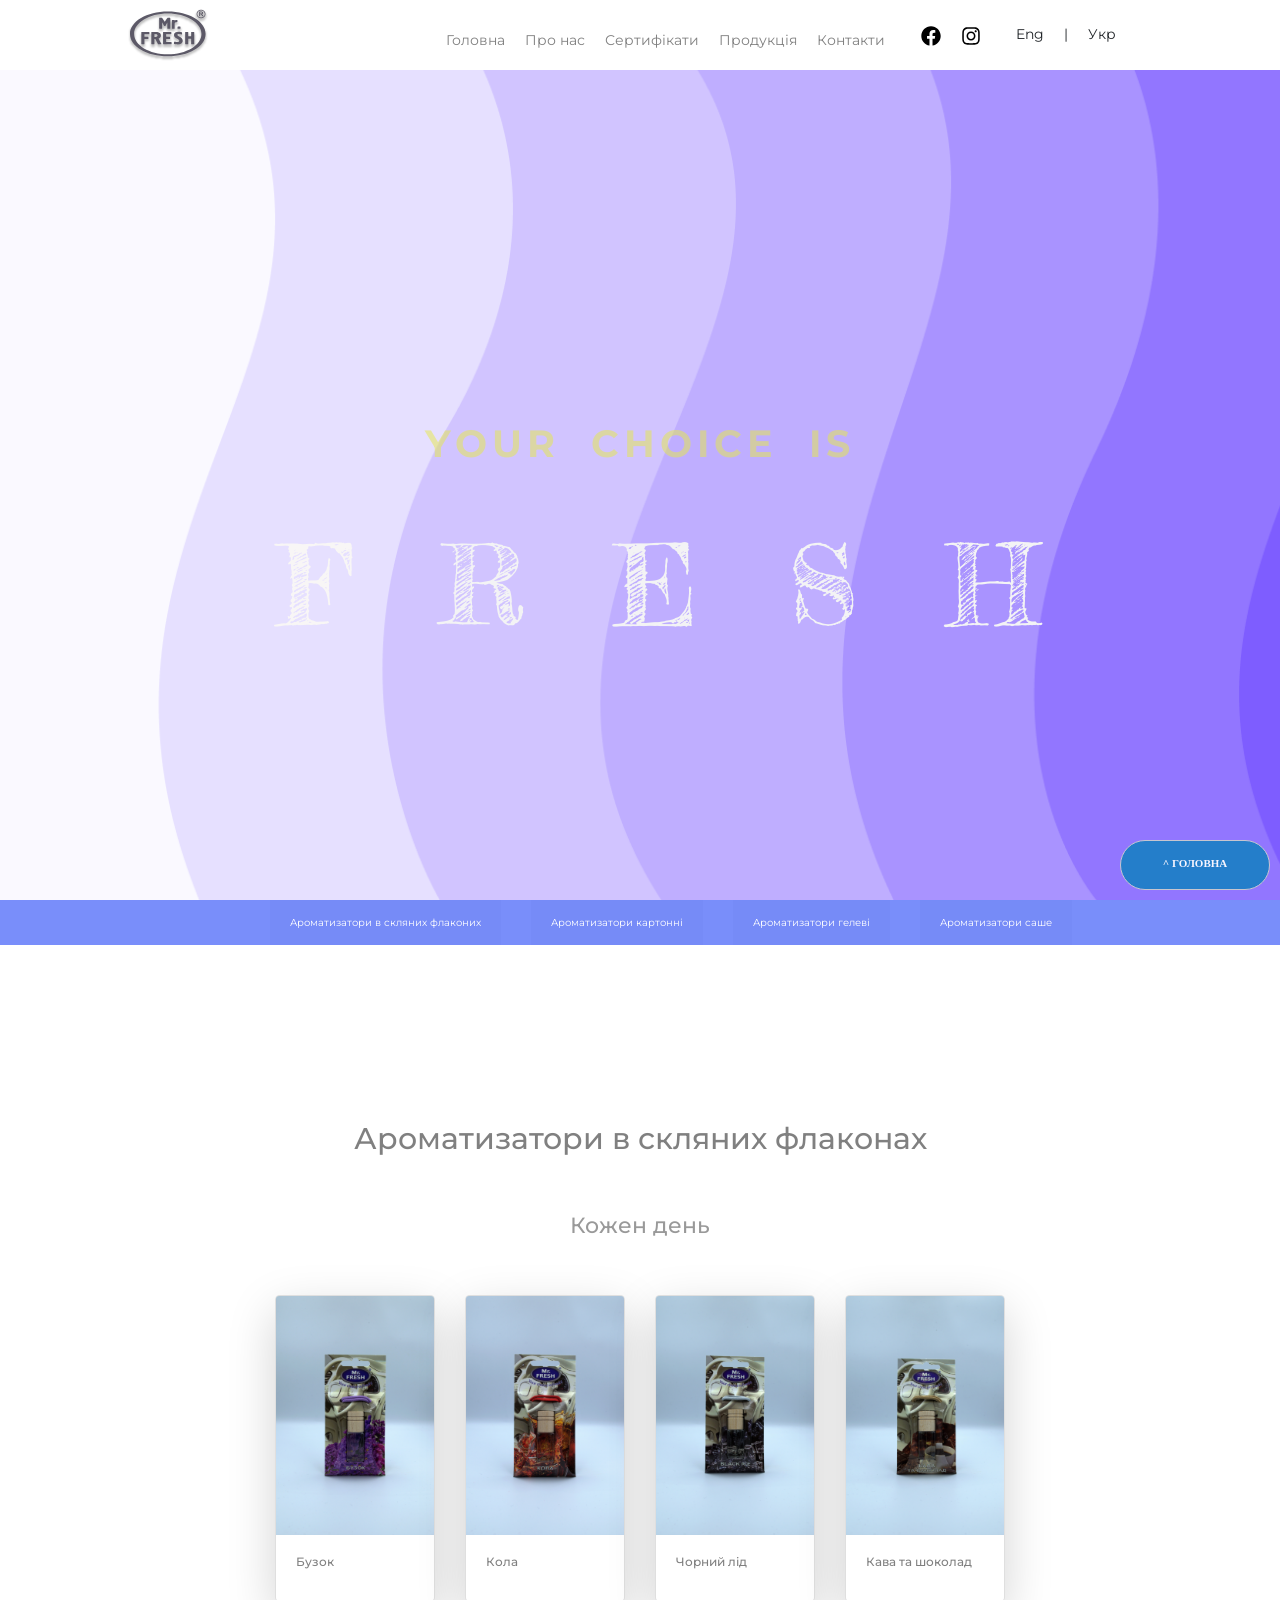
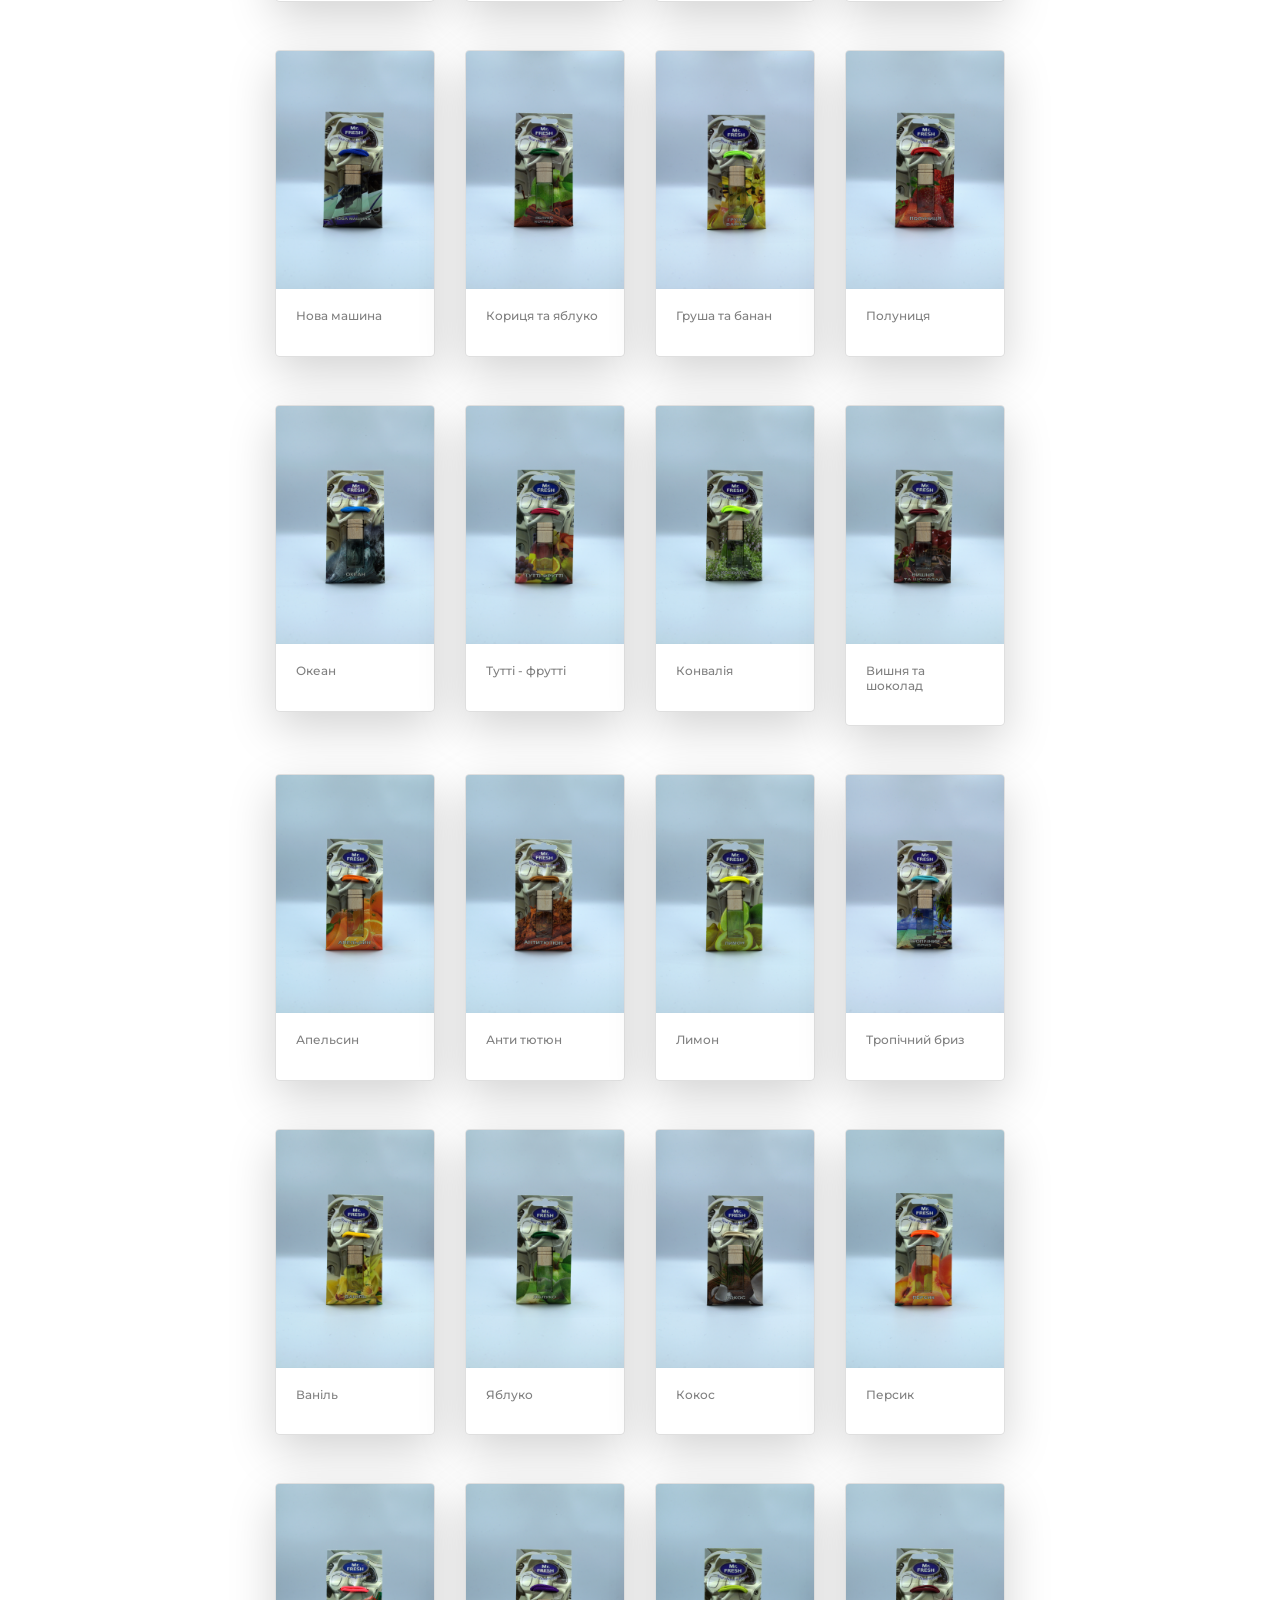
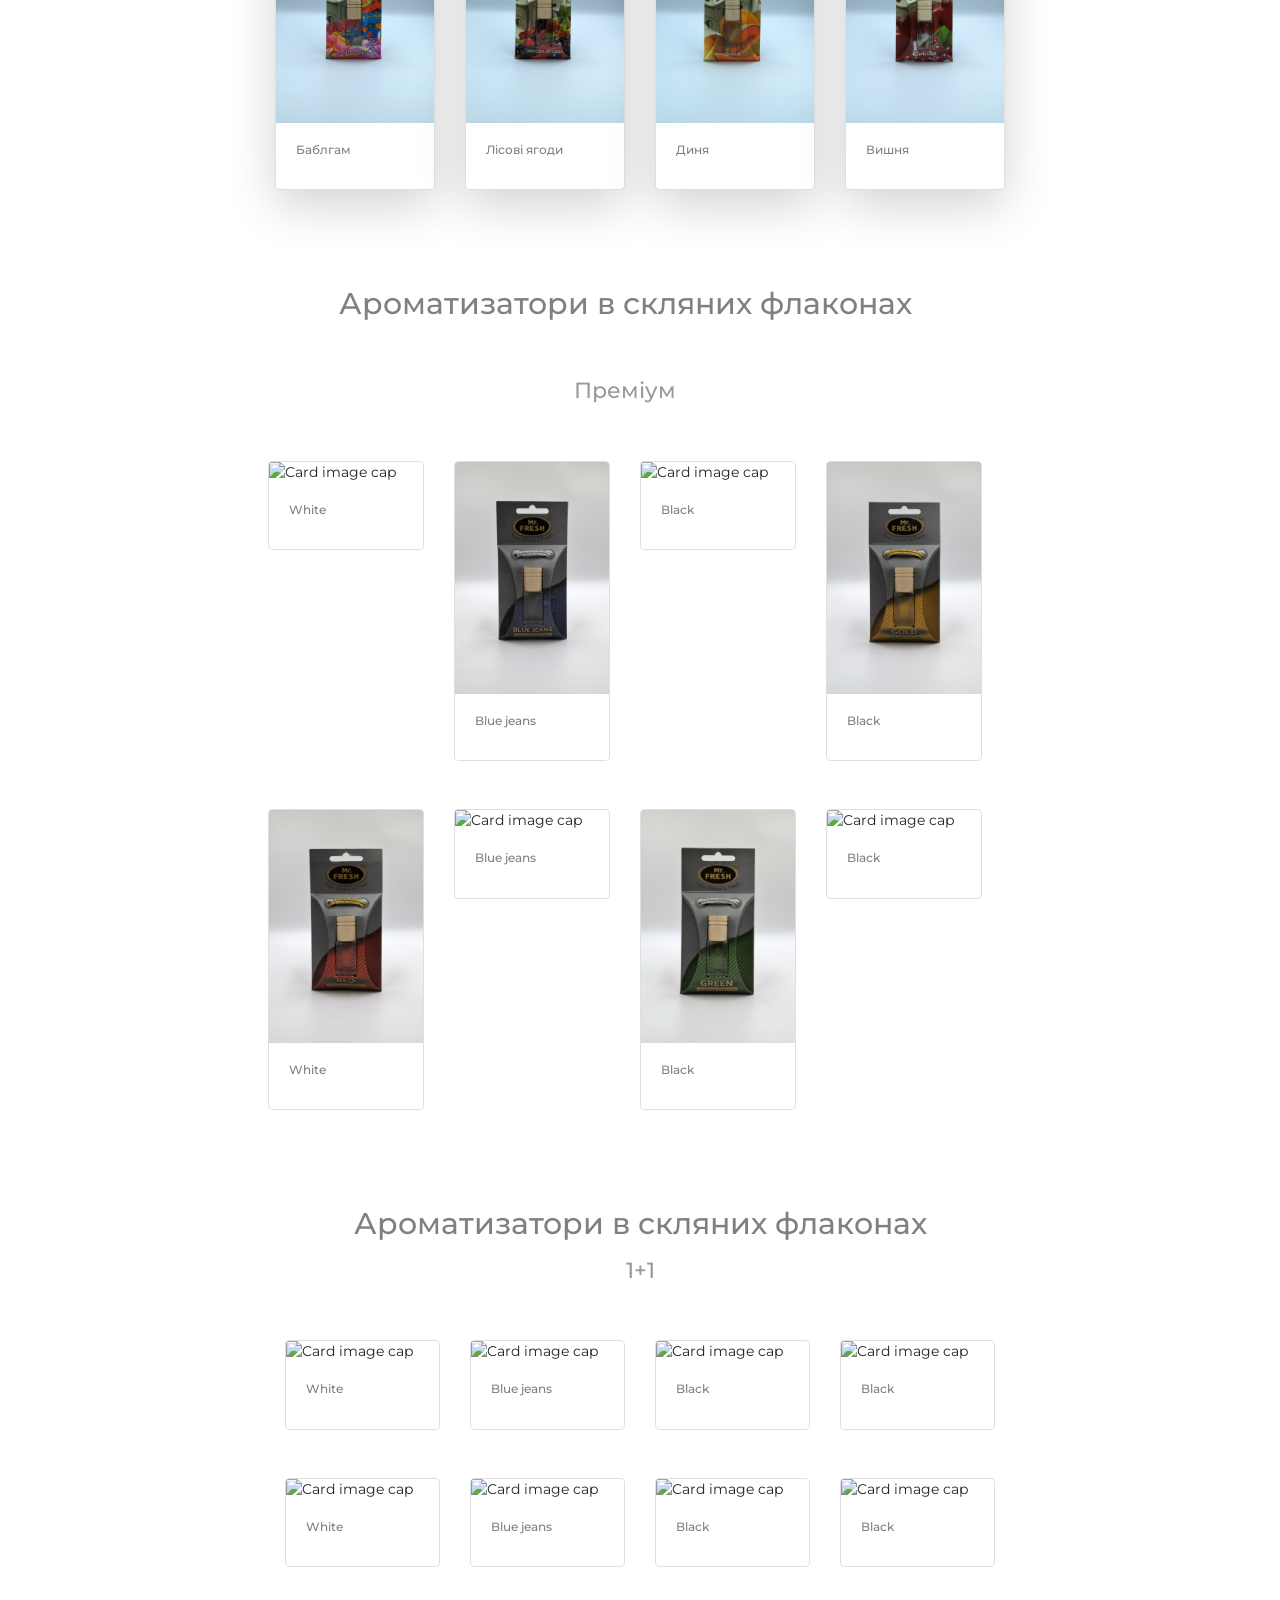
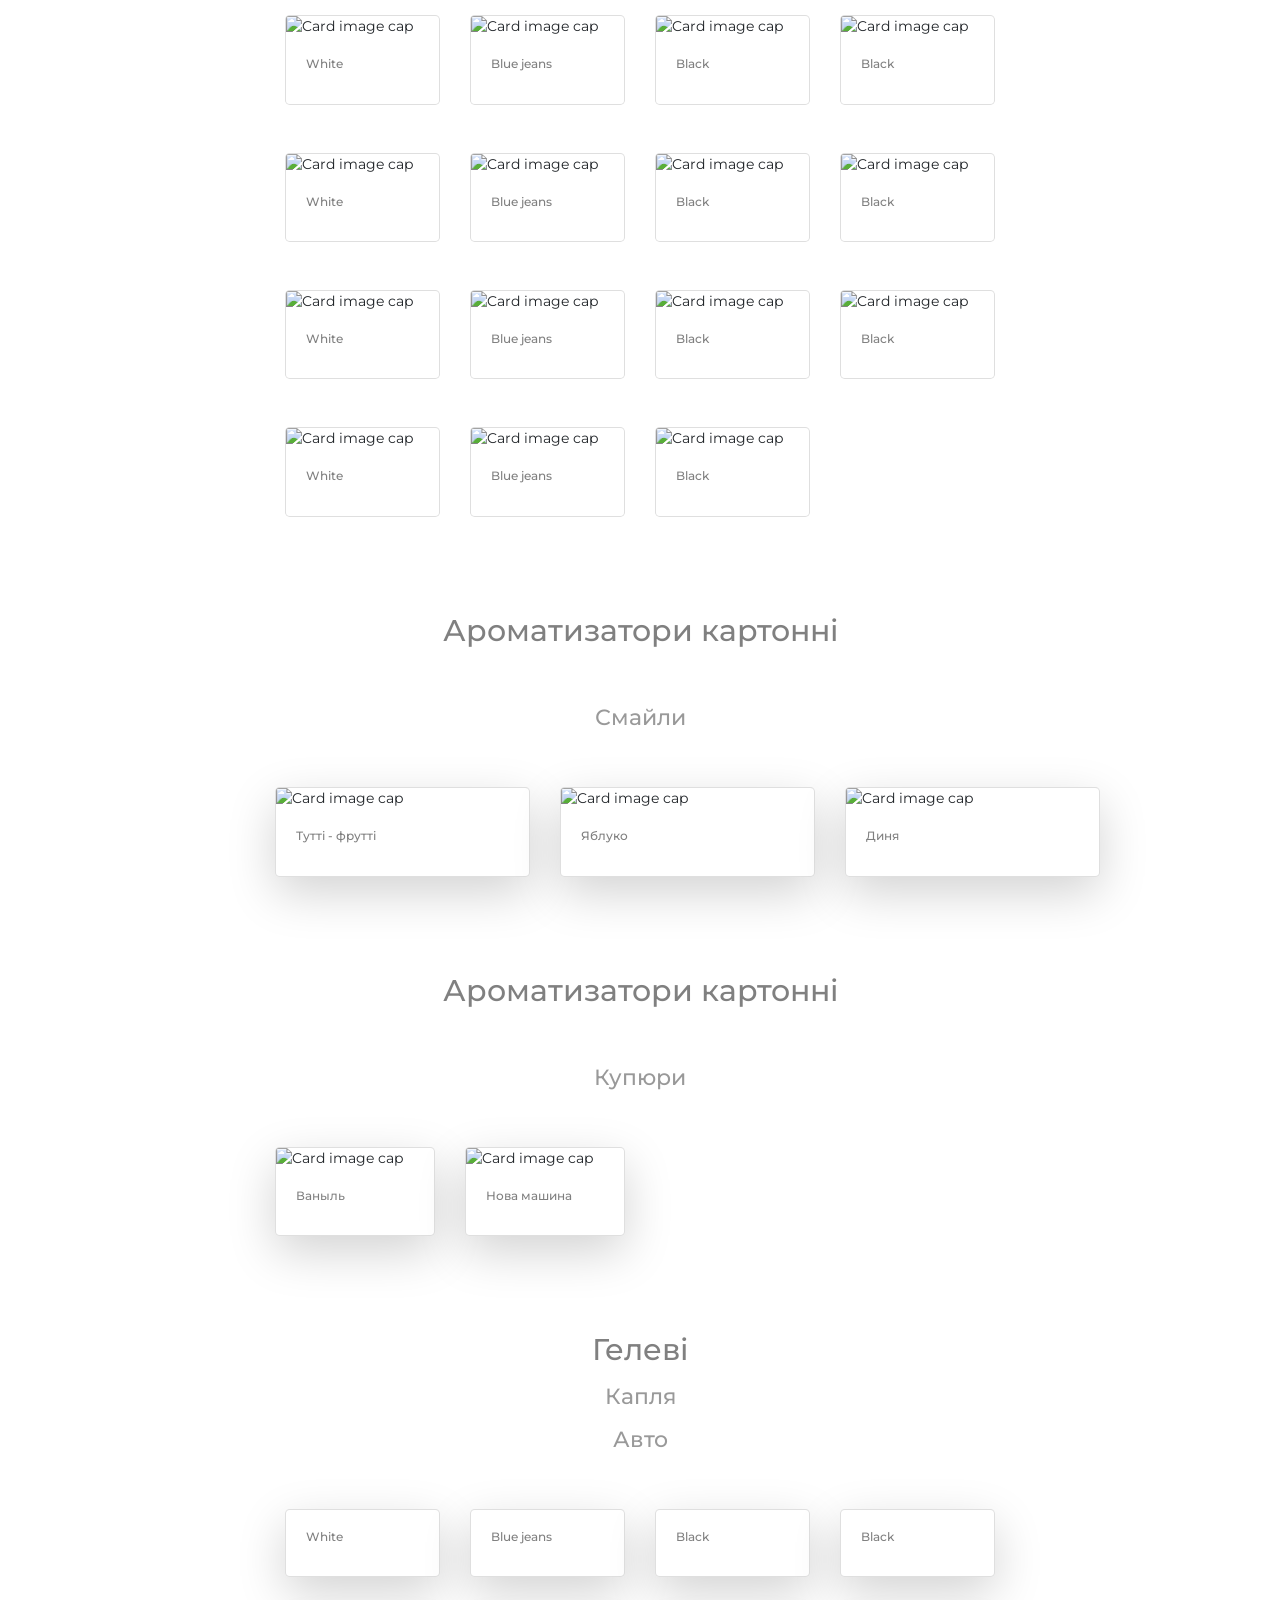
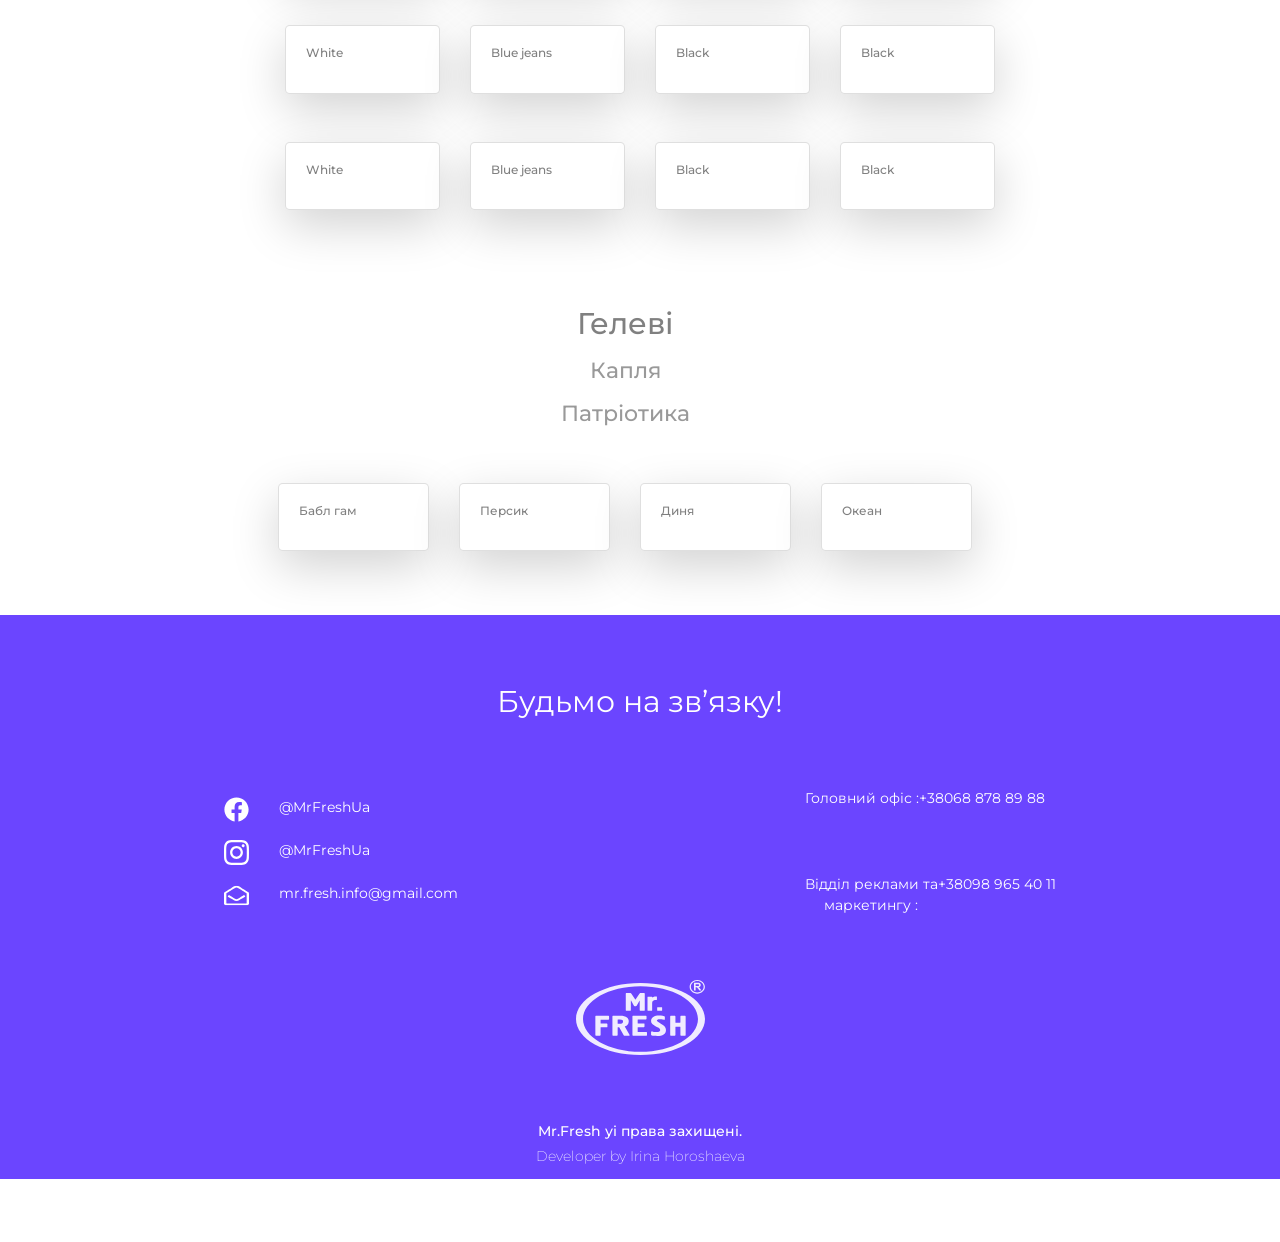
==== commit 8766d590: "close sub-menu onclick" ====
--- a/catalog/index.html
+++ b/catalog/index.html
@@ -68,11 +68,14 @@
             </div>
             <!-- sub menu -->
             <div id="navbar" class="sub-menu-container">
+                <div class="sub-menu-icon" onclick="toggleSubMenu()">
+                    <span></span>
+                </div>
                 <nav  class="menu-sub">
                     <ul class="menu-sub-list">
                         <li>
-                            <a href="#glassMain" class="menu-sub-link glassMain">
-                                <button id="glassMain" class="first-line-link ">Ароматизатори в скляних флаконих</button>
+                            <a onclick="toggleSubMenu()" href="#glassMain" class="menu-sub-link glassMain">
+                                <button  id="glassMain" class="first-line-link ">Ароматизатори в скляних флаконих</button>
                             </a>
                                 <ul class="sub-sub-list first-line-list">
                                     <li>
@@ -94,8 +97,8 @@
                         </li>
                         <!-- ================= Картонні =====================-->
                         <li>
-                            <a href="#paper" class="menu-sub-link">
-                                <button id="paperMain" class="first-line-link first-line-paper">Ароматизатори картонні</button>
+                            <a onclick="toggleSubMenu()" href="#paper" class="menu-sub-link">
+                                <button  id="paperMain" class="first-line-link first-line-paper">Ароматизатори картонні</button>
                             </a>
                                 <ul class="sub-sub-list second-line-list">
                                     <li>
@@ -134,8 +137,8 @@
                         </li>
                         <!-- ================= Гелеві =====================-->
                         <li>
-                            <a id="gellMain" href="gellMain" class="menu-sub-link">
-                                <button  class="first-line-link">Ароматизатори гелеві</button>
+                            <a onclick="toggleSubMenu()" id="gellMain" href="#gellMain" class="menu-sub-link">
+                                <button   class="first-line-link">Ароматизатори гелеві</button>
                             </a>
                                 <ul class="sub-sub-list third-line-list">
                                     <li>
@@ -169,8 +172,8 @@
                         </li>
                         <!-- ================= Саше =====================-->
                         <li>
-                            <a id="gellsasshe" href="sashe" class="menu-sub-link">
-                                <button  class="first-line-link">Ароматизатори саше</button>
+                            <a onclick="toggleSubMenu()" id="gellsasshe" href="#sashe" class="menu-sub-link">
+                                <button   class="first-line-link">Ароматизатори саше</button>
                             </a>
                         </li>
                     </ul>
@@ -1112,6 +1115,7 @@
                 </div>
             </div>
         </div>
+    <div id = "toTop" > ^ ГОЛОВНА </div >
     </body>
     <script src="https://ajax.googleapis.com/ajax/libs/jquery/3.1.0/jquery.min.js"></script>
     <script src="https://cdn.jsdelivr.net/jquery.marquee/1.4.0/jquery.marquee.min.js"></script> 
--- a/catalog/style.css
+++ b/catalog/style.css
@@ -4,8 +4,33 @@
 html {
     scroll-behavior: smooth;
 }
-/* sticky */
-
+/* up */
+#toTop {
+    text-align: center;
+    align-items: center;
+    line-height: 35px;
+    width:150px;
+    height: 50px;
+    border-radius:25px;
+    border:1px solid #ccc;
+    background:#1c7fc6;
+    text-align:center;
+    padding:5px;
+    position:fixed;
+    bottom:10px; /* отступ кнопки от нижнего края страницы*/
+    right:10px;
+    cursor:pointer;
+    display:none;
+    color:#333;
+    font-family:verdana;
+    font-size:11px;
+    color: white;
+    font-weight: bold;
+}
+#toTop:hover {
+    background-color: #ccc;
+    color: #000;
+}
 /* header */
 p {
     margin: 0;
@@ -30,8 +55,13 @@
 .menu__icon {
     display: none;
 }
+.sub-menu-icon {
+    display: none;
+}
 /* mobile phones */
-
+.sub-menu-icon span {
+    margin: 10em;
+}
 @keyframes movedown{
     0%{
         transform: translateY(-100px);
@@ -75,9 +105,7 @@
     opacity: 1;
 
 }
-.header:hover {
-
-}
+
 .header__menu {
     display: flex;
     flex-direction: row;
@@ -545,6 +573,8 @@
 }
 /*  Адаптив для планшетів */
 @media only screen and (min-device-width: 768px) and (max-device-width: 1023px) {
+   
+    
     a {
         text-decoration: none;
     }
@@ -770,6 +800,65 @@
 
 /* adaptive mobiles */
 @media only screen and (max-width: 767px) {
+    /* саб меню бургер */
+    .sub-menu-container {
+        display: flex;
+        flex-direction: row;
+        align-items: start;
+    }
+    
+    .sub-menu-icon {
+        display: block;
+        cursor: pointer;
+        padding-left: 10px;
+        align-items: center;
+        
+    }
+    .menu-sub._active-sub-menu-list {
+        display: block;
+        transition: all 0.3s ease 0s;
+    }
+    .menu-sub {
+        position: fixed;
+        z-index: 5;
+        display: none;
+        position: relative;
+        width: fit-content;
+        height: fit-content;
+        cursor: pointer;
+    }
+    
+    .sub-menu-icon span,
+    .sub-menu-icon:before,
+    .sub-menu-icon:after {
+
+        margin: 20px 0px;
+        left: 0;
+        position: absolute;
+        height: 1.5px;
+        width: 30px;
+        border-radius: 2px;
+        transition: all 0.3s ease 0s;
+        background-color: rgb(117, 115, 115);
+    }
+    .sub-menu-icon:before {
+        content: "";
+        transform: translateY(-15px);
+    }
+    .sub-menu-icon:after {
+        content: "";
+        transform: translateY(15px);
+    }
+    /* Анімація значка */
+    .sub-menu-icon._active-sub-menu span {
+        display: none;
+    }
+    .sub-menu-icon._active-sub-menu::before {
+        transform: rotate(-45deg);
+    }
+    .sub-menu-icon._active-sub-menu::after {
+        transform: rotate(45deg);
+    }
 
 
 
@@ -862,7 +951,7 @@
         position: fixed;
         top: 0;
         left: 0;
-        background: url('../images/header/Bg-open-Phones.png');
+        background: url('../catalog/images/header/Bg-open-Phones.png');
         background-size: contain;
         width: 100%;
         height: 100%;
@@ -937,12 +1026,12 @@
         
     }
     .fb-icon {
-        width: 35%;
-        height: 35%;
+        width: 40%;
+        height: 40%;
     }
     .inst-icon {
-        height: 30%;
-        width: 30%;
+        height: 40%;
+        width: 40%;
     }
 
     .lng__Ukr {
@@ -978,7 +1067,8 @@
 
     }
     button:hover {
-        display: none;
+        border: none;
+        background-color: rgba(115, 138, 253, 0.918);
     }
     .menu-sub-list {
         flex-direction: column;
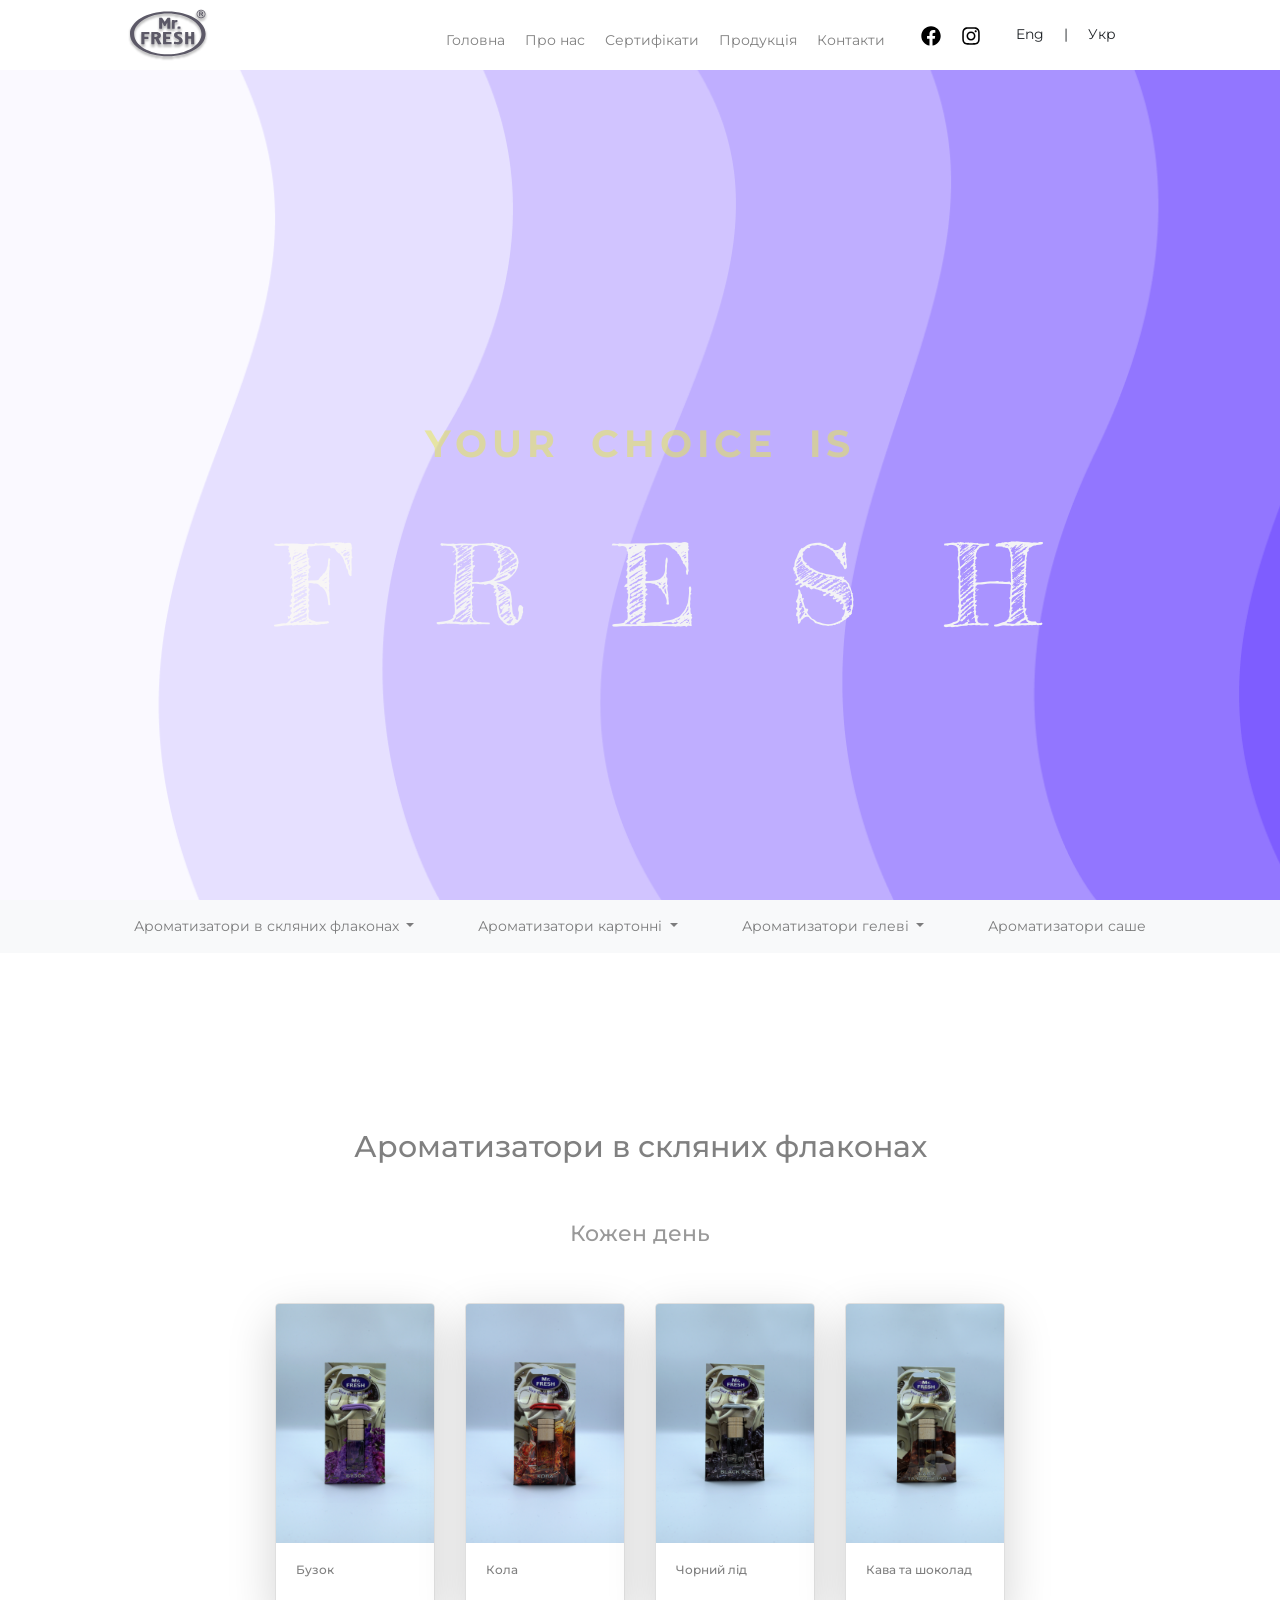
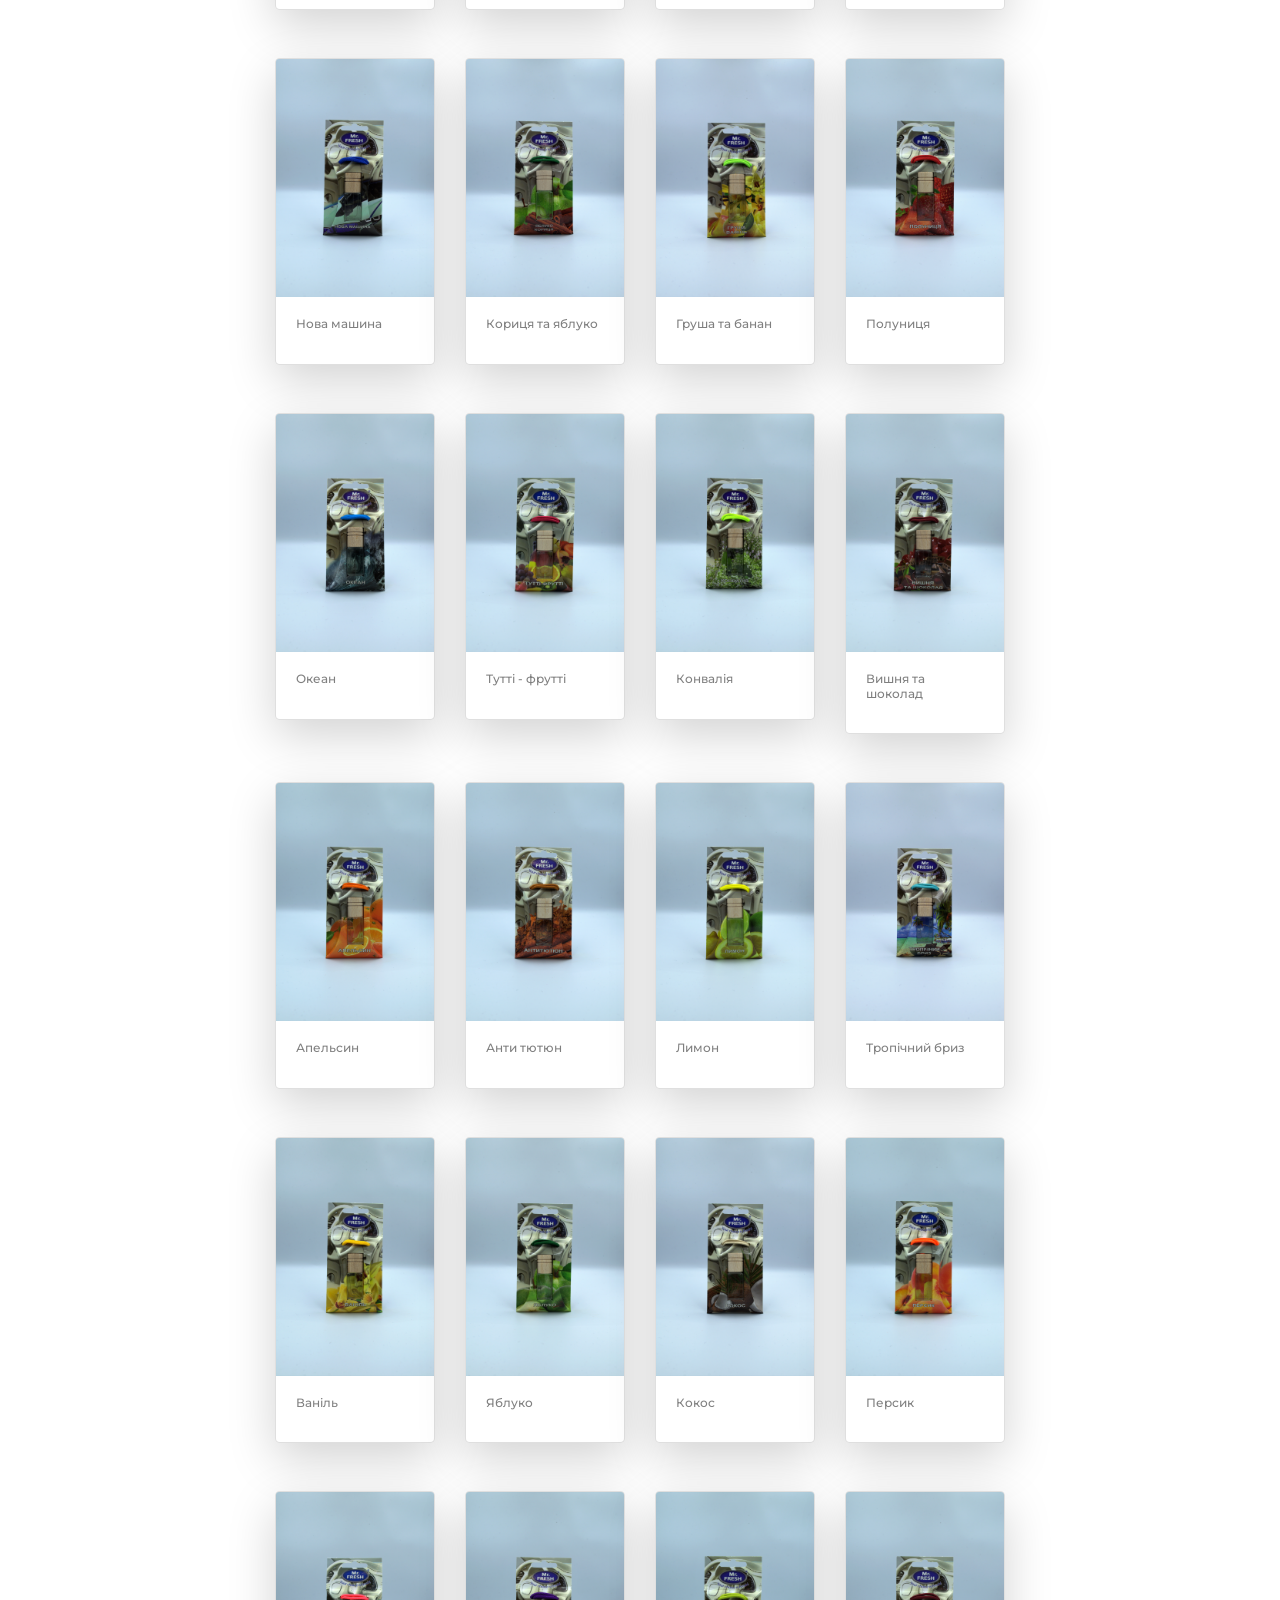
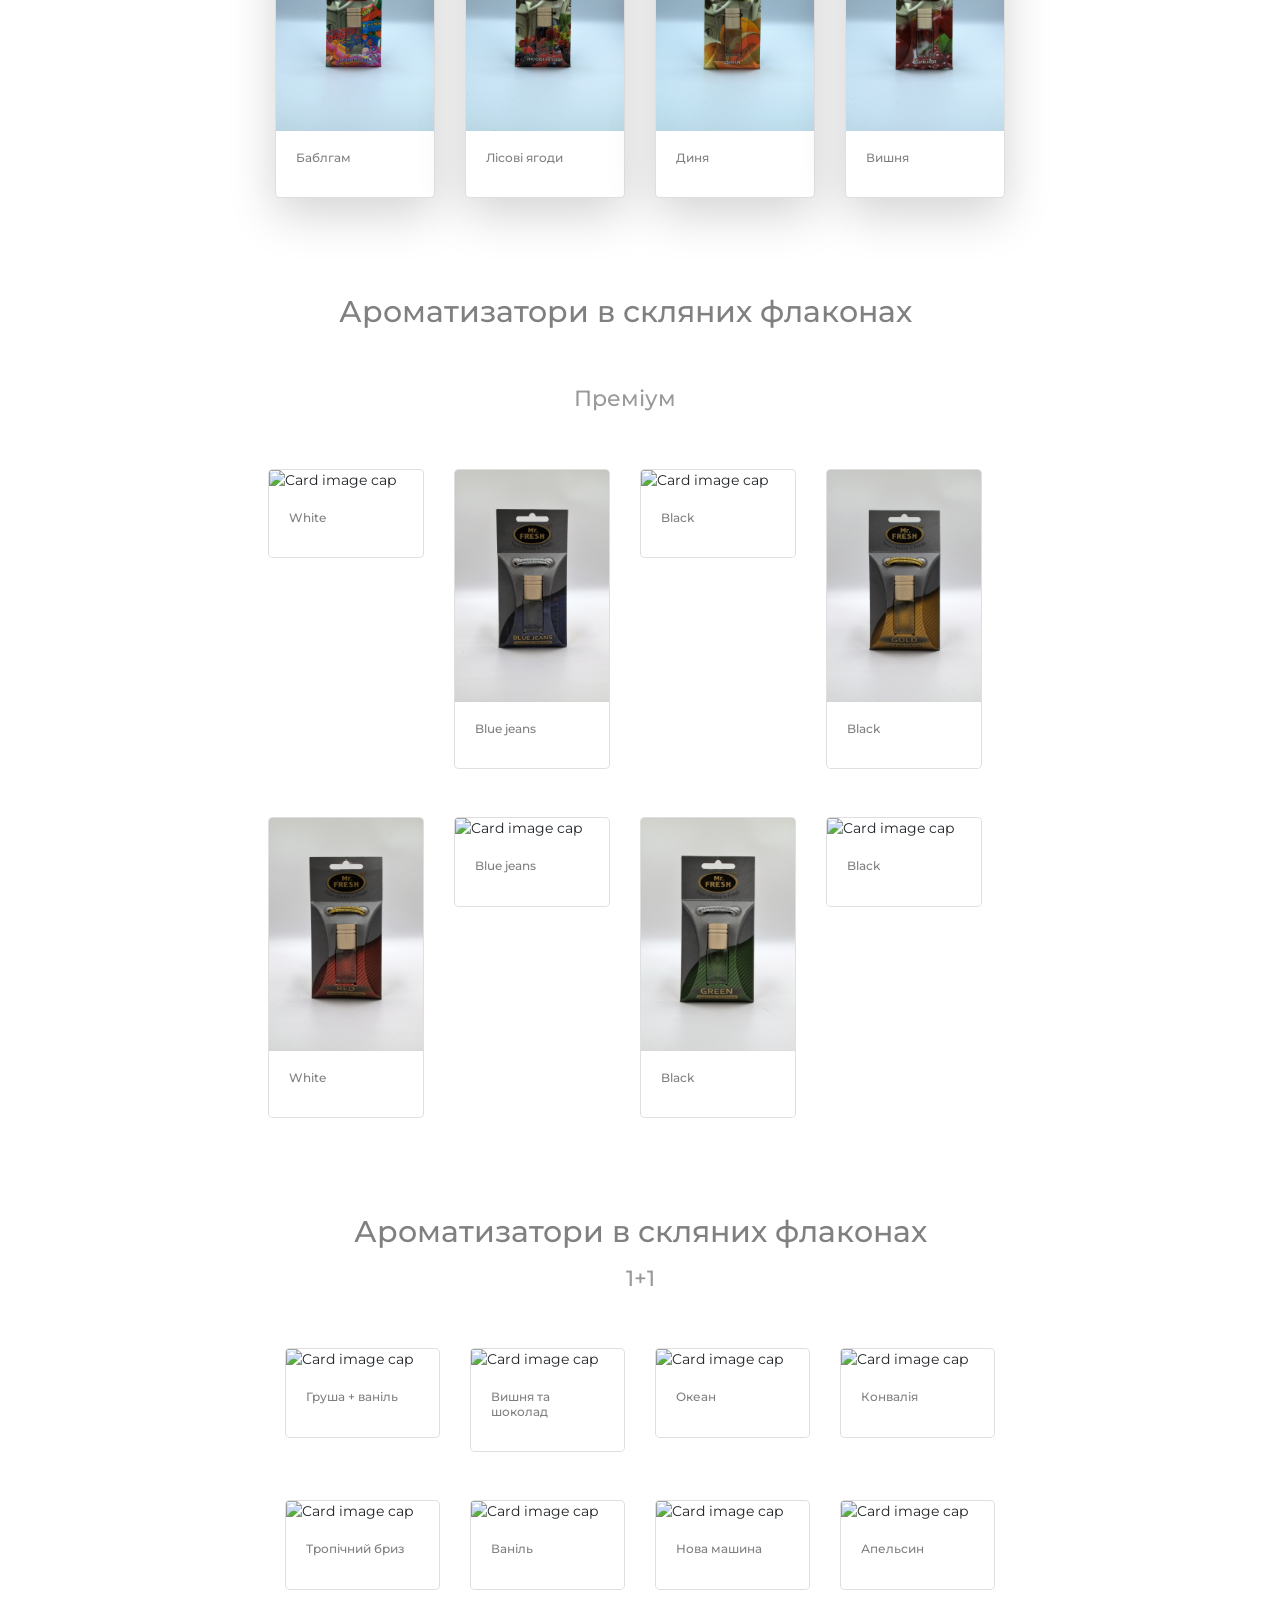
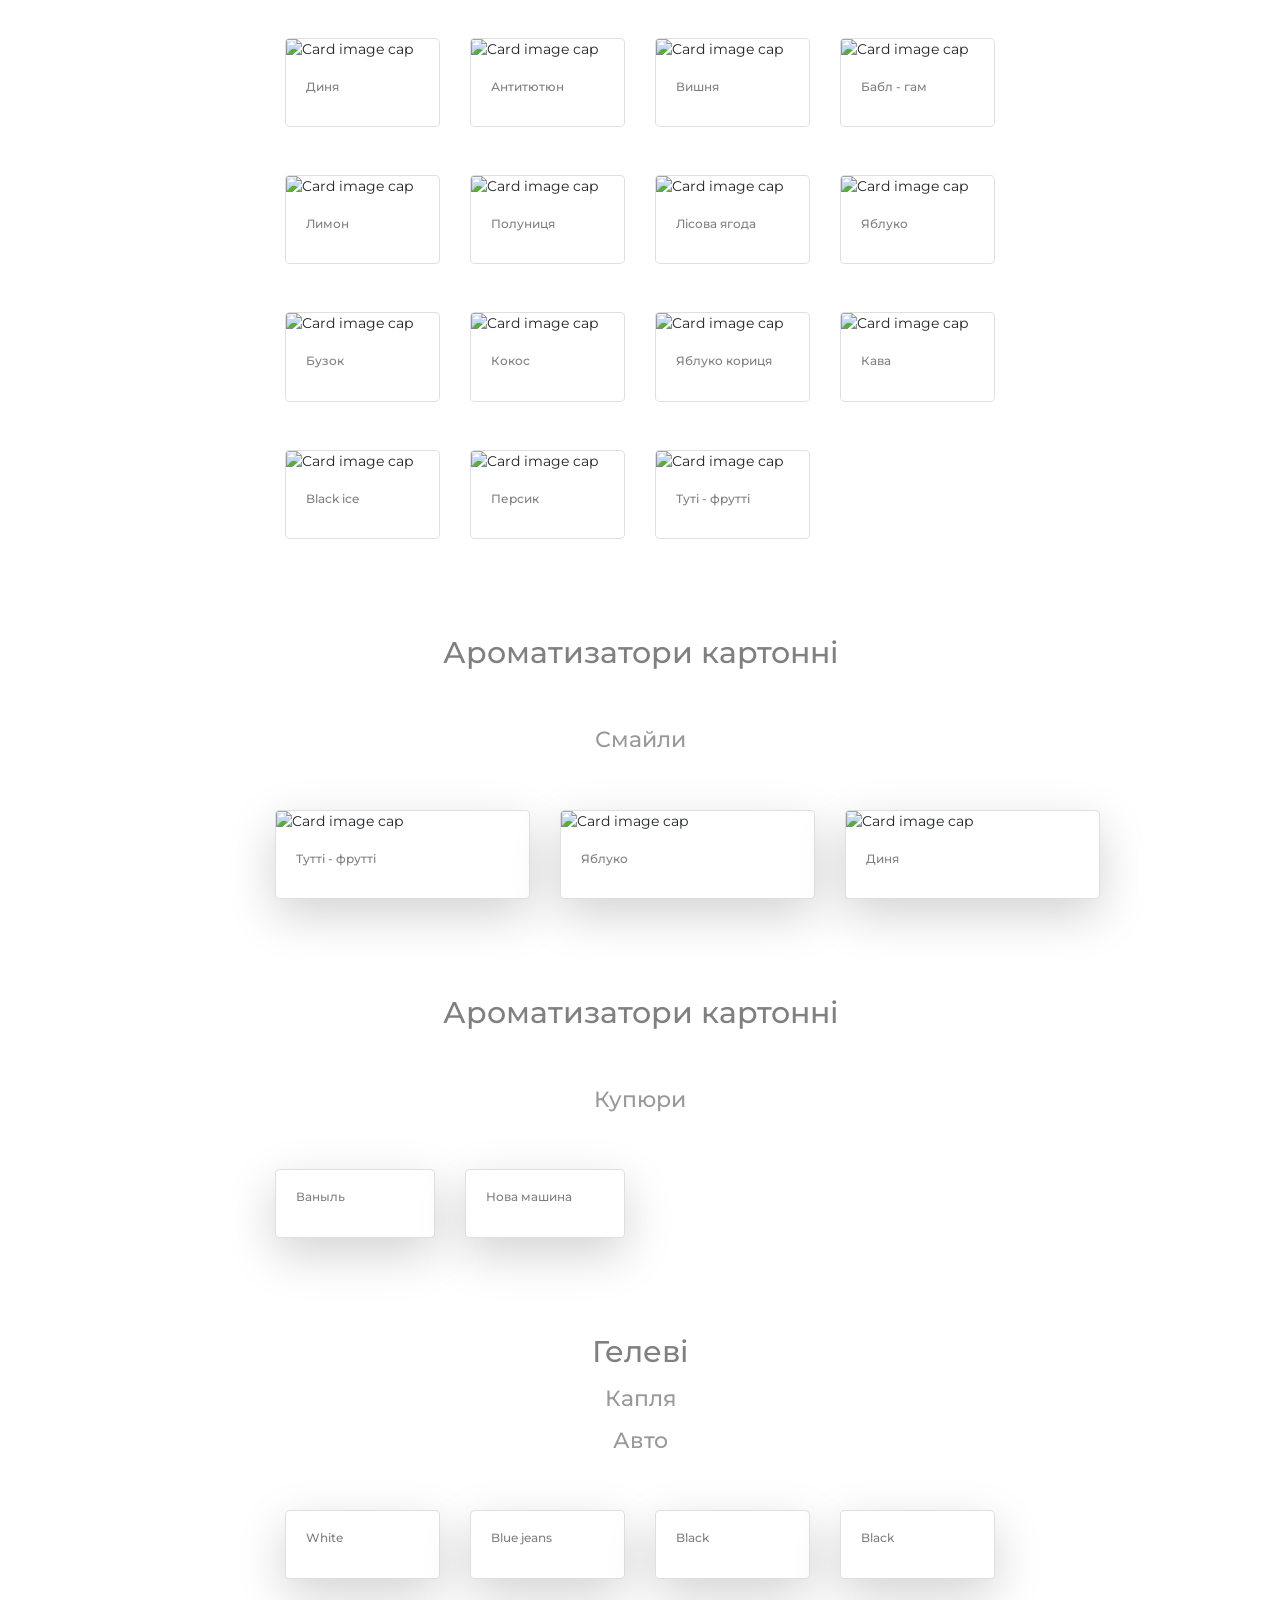
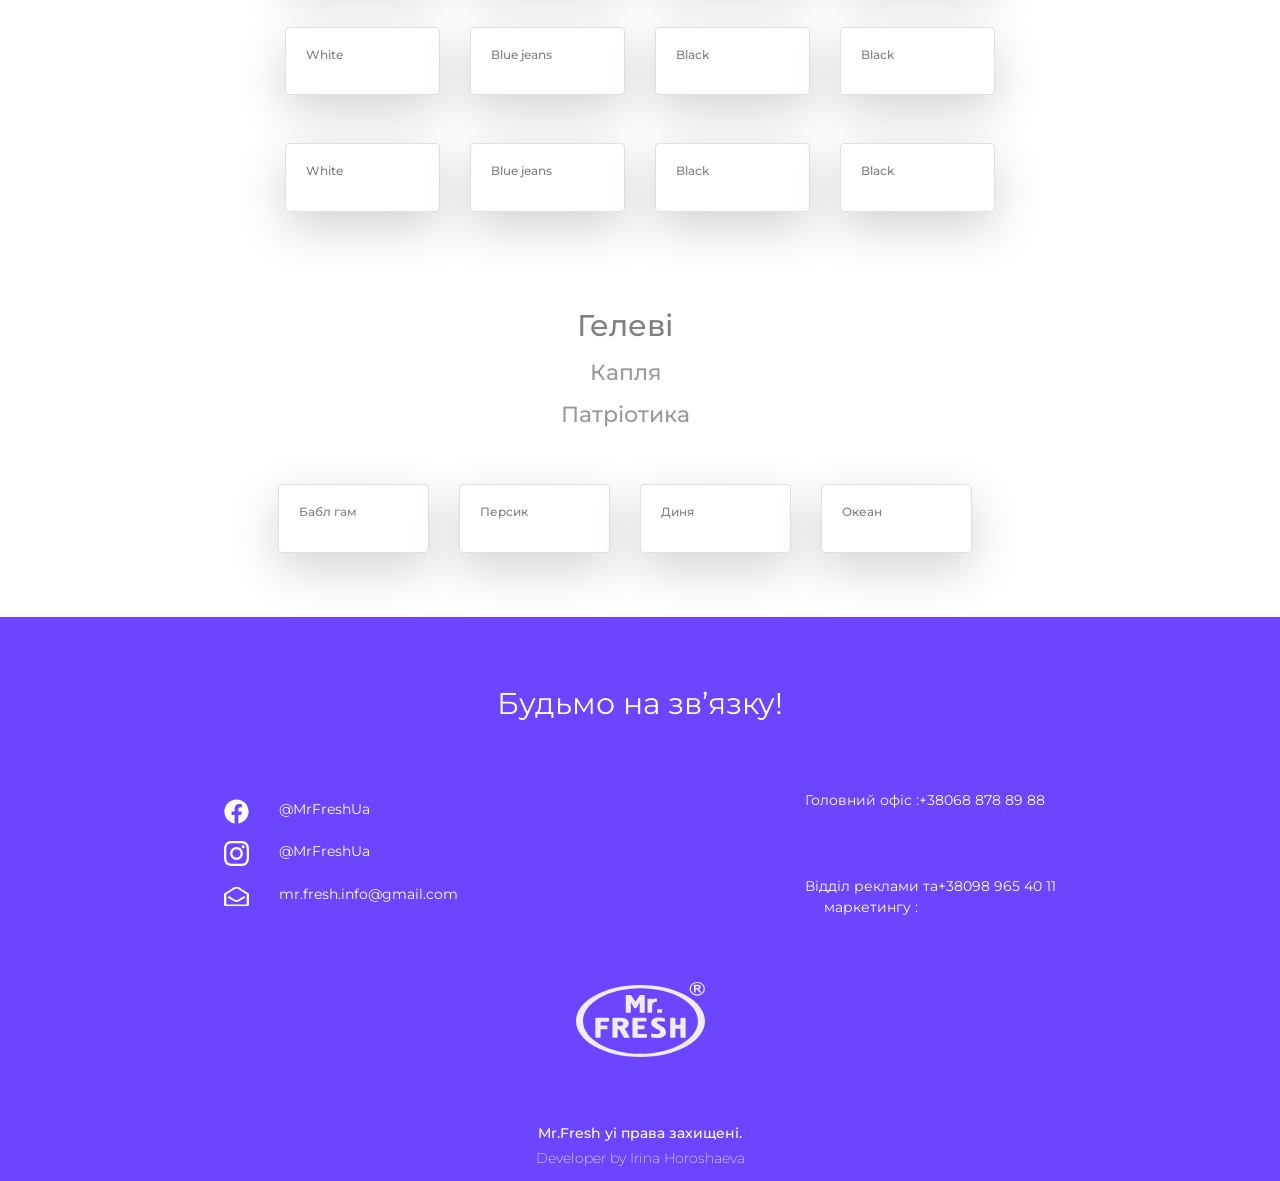
==== commit 8ace4ed4: "burger sub menu" ====
--- a/catalog/index.html
+++ b/catalog/index.html
@@ -67,117 +67,59 @@
                 </div>
             </div>
             <!-- sub menu -->
-            <div id="navbar" class="sub-menu-container">
-                <div class="sub-menu-icon" onclick="toggleSubMenu()">
-                    <span></span>
-                </div>
-                <nav  class="menu-sub">
-                    <ul class="menu-sub-list">
-                        <li>
-                            <a onclick="toggleSubMenu()" href="#glassMain" class="menu-sub-link glassMain">
-                                <button  id="glassMain" class="first-line-link ">Ароматизатори в скляних флаконих</button>
-                            </a>
-                                <ul class="sub-sub-list first-line-list">
-                                    <li>
-                                        <a href="#glassEveryDay" class="menu-sub-sub-link">
-                                            <button class="second-line-link">Кожен день</button>
-                                        </a>
-                                    </li>
-                                    <li>
-                                        <a href="#glassPrem" class="menu-sub-sub-link">
-                                            <button class="second-line-link">Преміум</button>
-                                        </a>
-                                    </li>
-                                    <li>
-                                        <a href="#glassOnePlusOne" class="menu-sub-sub-link">
-                                            <button class="second-line-link">1+1</button>
-                                        </a>
-                                    </li>
+            <nav class="navbar d-flex  flex-column flex-md-row  navbar-expand-xl navbar-light bg-light">
+                <div class="container-fluid">
+                    <button class="navbar-toggler" type="button" data-bs-toggle="collapse" data-bs-target="#navbarWithDropdown" aria-controls="navbarWithDropdown" aria-expanded="false" aria-label="Toggle navigation">
+                        <span class="navbar-toggler-icon"></span>
+                    </button>
+                    <div class="collapse navbar-collapse show justify-content-around  w-100" id="navbarWithDropdown">
+                        <ul class="navbar-nav">
+
+                            <li class="nav-item dropdown pr-5">
+                                <a class="nav-link dropdown-toggle" href="#" id="navbarDropdownMenuLink" role="button" data-bs-toggle="dropdown" aria-expanded="false">
+                                Ароматизатори в скляних флаконах
+                                </a>
+                                <ul class="dropdown-menu" aria-labelledby="navbarDropdownMenuLink">
+                                <li><a class="dropdown-item" href="#glassEveryDay">Кожен день</a></li>
+                                <li><a class="dropdown-item" href="#glassPrem">Преміум</a></li>
+                                <li><a class="dropdown-item" href="#glassOnePlusOne">1+1</a></li>
                                 </ul>
-                        </li>
-                        <!-- ================= Картонні =====================-->
-                        <li>
-                            <a onclick="toggleSubMenu()" href="#paper" class="menu-sub-link">
-                                <button  id="paperMain" class="first-line-link first-line-paper">Ароматизатори картонні</button>
-                            </a>
-                                <ul class="sub-sub-list second-line-list">
-                                    <li>
-                                        <a href="#paperSmile" class="menu-sub-sub-link">
-                                            <button class="second-line-link">Смайл</button>
-                                        </a>
-                                    </li>
-                                    <li>
-                                        <a href="#paperBills" class="menu-sub-sub-link">
-                                            <button class="second-line-link">Купюри</button>
-                                        </a>
-                                    </li>
-                                    <li>
-                                        <a href="#paperfirth" class="menu-sub-sub-link">
-                                            <button class="second-line-link">Перо</button>
-                                        </a>
-                                        <ul class="sub-sub-sub-list">
-                                            <li>
-                                                <a href="#paperGirls" class="sub-sub-sub-link">
-                                                    <button class="third-line-link">Дівчата</button>
-                                                </a>
-                                            </li>
-                                            <li>
-                                                <a href="" class="sub-sub-sub-link">
-                                                    <button class="third-line-link">Авто</button>
-                                                </a>
-                                            </li>
-                                            <li>
-                                                <a href="paperTotems" class="sub-sub-sub-link">
-                                                    <button class="third-line-link">Тотем</button>
-                                                </a>
-                                            </li>
-                                        </ul>
-                                    </li>
+                            </li>
+                            
+                            <li class="nav-item dropdown pr-5">
+                                <a class="nav-link dropdown-toggle" href="#" id="navbarDropdownMenuLink" role="button" data-bs-toggle="dropdown" aria-expanded="false">
+                                Ароматизатори картонні
+                                </a>
+                                <ul class="dropdown-menu" aria-labelledby="navbarDropdownMenuLink">
+                                <li><a class="dropdown-item" href="#paperSmile">Смайли</a></li>
+                                <li><a class="dropdown-item" href="#paperBills">Купюри</a></li>
                                 </ul>
-                        </li>
-                        <!-- ================= Гелеві =====================-->
-                        <li>
-                            <a onclick="toggleSubMenu()" id="gellMain" href="#gellMain" class="menu-sub-link">
-                                <button   class="first-line-link">Ароматизатори гелеві</button>
-                            </a>
-                                <ul class="sub-sub-list third-line-list">
-                                    <li>
-                                        <a href="#lotos" class="menu-sub-sub-link">
-                                            <button class="second-line-link">Лотос</button>
-                                        </a>
-                                    </li>
-                                    <li>
-                                        <a href="#gellDrib" class="menu-sub-sub-link">
-                                            <button class="second-line-link">Капля</button>
-                                        </a>
-                                        <ul class="sub-sub-sub-list">
-                                            <li>
-                                                <a href="#gellPatriotic" class="menu-sub-sub-sub-link">
-                                                    <button class="third-line-link">Патріотика</button>
-                                                </a>
-                                            </li>
-                                            <li>
-                                                <a href="#gellCars" class="menu-sub-sub-sub-link">
-                                                    <button class="third-line-link">Авто</button>
-                                                </a>
-                                            </li>
-                                            <li>
-                                                <a href="#gellGirls" class="menu-sub-sub-sub-link">
-                                                    <button class="third-line-link">Дівчата</button>
-                                                </a>
-                                            </li>
-                                        </ul>
-                                    </li>
+                            </li>
+
+                            <li class="nav-item dropdown pr-5">
+                                <a class="nav-link dropdown-toggle" href="#" id="navbarDropdownMenuLink" role="button" data-bs-toggle="dropdown" aria-expanded="false">
+                                Ароматизатори гелеві
+                                </a>
+                                <ul class="dropdown-menu" aria-labelledby="navbarDropdownMenuLink">
+                                <li><a class="dropdown-item" href="#gellMain">Ароматизатори каплі</a></li>
+
                                 </ul>
-                        </li>
-                        <!-- ================= Саше =====================-->
-                        <li>
-                            <a onclick="toggleSubMenu()" id="gellsasshe" href="#sashe" class="menu-sub-link">
-                                <button   class="first-line-link">Ароматизатори саше</button>
-                            </a>
-                        </li>
-                    </ul>
-                </nav>
+                            </li>
+
+                            <li class="nav-item">
+                                <a class="nav-link" href="#" id="navbarDropdownMenuLink" role="button" data-bs-toggle="dropdown" aria-expanded="false">
+                                Ароматизатори саше
+                                </a>
+                                <ul class="dro-menu" aria-labelledby="navbarDropdownMenuLink">
+
+                                </ul>
+                            </li>
+                        </ul>
+                    </div>
+                    </div>
+              </nav>
+                      
+
             </div>
         <!--========================================= BODY ===================-->
        <div class="body">
@@ -548,7 +490,7 @@
                         <div class="card rounded-lg">
                             <img class="card-img-top" loading=lazy src="../img/all/OnePlusOne/DSC_0842.jpg" alt="Card image cap">
                             <div class="card-body">
-                                <h4 class="card-title text-black-50">White</h4>
+                                <h4 class="card-title text-black-50">Груша + ваніль</h4>
                             </div>
                         </div>
                     </div>
@@ -556,7 +498,7 @@
                         <div class="card rounded-lg">
                             <img class="card-img-top" loading=lazy src="../img/all/OnePlusOne/DSC_0843.jpg" alt="Card image cap">
                             <div class="card-body">
-                                <h4 class="card-title text-black-50">Blue jeans</h4>
+                                <h4 class="card-title text-black-50">Вишня та шоколад</h4>
                             </div>
                         </div>
                     </div>
@@ -564,7 +506,7 @@
                         <div class="card rounded-lg">
                             <img class="card-img-top" loading=lazy src="../img/all/OnePlusOne/DSC_0844.jpg" alt="Card image cap">
                             <div class="card-body">
-                                <h4 class="card-title text-black-50">Black</h4>
+                                <h4 class="card-title text-black-50">Океан</h4>
                             </div>
                         </div>
                     </div>
@@ -572,7 +514,7 @@
                         <div class="card rounded-lg">
                             <img class="card-img-top" loading=lazy src="../img/all/OnePlusOne/DSC_0845.jpg" alt="Card image cap">
                             <div class="card-body">
-                                <h4 class="card-title text-black-50">Black</h4>
+                                <h4 class="card-title text-black-50">Конвалія</h4>
                             </div>
                         </div>
                     </div>
@@ -589,7 +531,7 @@
                         <div class="card rounded-lg">
                             <img class="card-img-top" loading=lazy src="../img/all/OnePlusOne/DSC_0846.jpg" alt="Card image cap">
                             <div class="card-body">
-                                <h4 class="card-title text-black-50">White</h4>
+                                <h4 class="card-title text-black-50">Тропічний бриз</h4>
                             </div>
                         </div>
                     </div>
@@ -597,7 +539,7 @@
                         <div class="card rounded-lg">
                             <img class="card-img-top" loading=lazy src="../img/all/OnePlusOne/DSC_0847.jpg" alt="Card image cap">
                             <div class="card-body">
-                                <h4 class="card-title text-black-50">Blue jeans</h4>
+                                <h4 class="card-title text-black-50">Ваніль</h4>
                             </div>
                         </div>
                     </div>
@@ -605,7 +547,7 @@
                         <div class="card rounded-lg">
                             <img class="card-img-top" loading=lazy src="../img/all/OnePlusOne/DSC_0848.jpg" alt="Card image cap">
                             <div class="card-body">
-                                <h4 class="card-title text-black-50">Black</h4>
+                                <h4 class="card-title text-black-50">Нова машина</h4>
                             </div>
                         </div>
                     </div>
@@ -613,7 +555,7 @@
                         <div class="card rounded-lg">
                             <img class="card-img-top" loading=lazy src="../img/all/OnePlusOne/DSC_0849.jpg" alt="Card image cap">
                             <div class="card-body">
-                                <h4 class="card-title text-black-50">Black</h4>
+                                <h4 class="card-title text-black-50">Апельсин</h4>
                             </div>
                         </div>
                     </div>
@@ -630,7 +572,7 @@
                         <div class="card rounded-lg">
                             <img class="card-img-top" loading=lazy src="../img/all/OnePlusOne/DSC_0850.jpg" alt="Card image cap">
                             <div class="card-body">
-                                <h4 class="card-title text-black-50">White</h4>
+                                <h4 class="card-title text-black-50">Диня</h4>
                             </div>
                         </div>
                     </div>
@@ -638,7 +580,7 @@
                         <div class="card rounded-lg">
                             <img class="card-img-top" loading=lazy src="../img/all/OnePlusOne/DSC_0851.jpg" alt="Card image cap">
                             <div class="card-body">
-                                <h4 class="card-title text-black-50">Blue jeans</h4>
+                                <h4 class="card-title text-black-50">Антитютюн</h4>
                             </div>
                         </div>
                     </div>
@@ -646,7 +588,7 @@
                         <div class="card rounded-lg">
                             <img class="card-img-top" loading=lazy src="../img/all/OnePlusOne/DSC_0852.jpg" alt="Card image cap">
                             <div class="card-body">
-                                <h4 class="card-title text-black-50">Black</h4>
+                                <h4 class="card-title text-black-50">Вишня</h4>
                             </div>
                         </div>
                     </div>
@@ -654,7 +596,7 @@
                         <div class="card rounded-lg">
                             <img class="card-img-top" loading=lazy src="../img//all/OnePlusOne/DSC_0853.jpg" alt="Card image cap">
                             <div class="card-body">
-                                <h4 class="card-title text-black-50">Black</h4>
+                                <h4 class="card-title text-black-50">Бабл - гам</h4>
                             </div>
                         </div>
                     </div>
@@ -670,7 +612,7 @@
                         <div class="card rounded-lg">
                             <img class="card-img-top" loading=lazy src="../img/all/OnePlusOne/DSC_0854.jpg" alt="Card image cap">
                             <div class="card-body">
-                                <h4 class="card-title text-black-50">White</h4>
+                                <h4 class="card-title text-black-50">Лимон</h4>
                             </div>
                         </div>
                     </div>
@@ -678,7 +620,7 @@
                         <div class="card rounded-lg">
                             <img class="card-img-top" loading=lazy src="../img/all/OnePlusOne/DSC_0855.jpg" alt="Card image cap">
                             <div class="card-body">
-                                <h4 class="card-title text-black-50">Blue jeans</h4>
+                                <h4 class="card-title text-black-50">Полуниця</h4>
                             </div>
                         </div>
                     </div>
@@ -686,7 +628,7 @@
                         <div class="card rounded-lg">
                             <img class="card-img-top" loading=lazy src="../img/all/OnePlusOne/DSC_0856.jpg" alt="Card image cap">
                             <div class="card-body">
-                                <h4 class="card-title text-black-50">Black</h4>
+                                <h4 class="card-title text-black-50">Лісова ягода</h4>
                             </div>
                         </div>
                     </div>
@@ -694,7 +636,7 @@
                         <div class="card rounded-lg">
                             <img class="card-img-top" loading=lazy src="../img//all/OnePlusOne/DSC_0857.jpg" alt="Card image cap">
                             <div class="card-body">
-                                <h4 class="card-title text-black-50">Black</h4>
+                                <h4 class="card-title text-black-50">Яблуко</h4>
                             </div>
                         </div>
                     </div>
@@ -710,7 +652,7 @@
                         <div class="card rounded-lg">
                             <img class="card-img-top" loading=lazy src="../img/all/OnePlusOne/DSC_0858.jpg" alt="Card image cap">
                             <div class="card-body">
-                                <h4 class="card-title text-black-50">White</h4>
+                                <h4 class="card-title text-black-50">Бузок</h4>
                             </div>
                         </div>
                     </div>
@@ -718,7 +660,7 @@
                         <div class="card rounded-lg">
                             <img class="card-img-top" loading=lazy src="../img/all/OnePlusOne/DSC_0859.jpg" alt="Card image cap">
                             <div class="card-body">
-                                <h4 class="card-title text-black-50">Blue jeans</h4>
+                                <h4 class="card-title text-black-50">Кокос</h4>
                             </div>
                         </div>
                     </div>
@@ -726,7 +668,7 @@
                         <div class="card rounded-lg">
                             <img class="card-img-top" loading=lazy src="../img/all/OnePlusOne/DSC_0860.jpg" alt="Card image cap">
                             <div class="card-body">
-                                <h4 class="card-title text-black-50">Black</h4>
+                                <h4 class="card-title text-black-50">Яблуко кориця</h4>
                             </div>
                         </div>
                     </div>
@@ -734,7 +676,7 @@
                         <div class="card rounded-lg">
                             <img class="card-img-top" loading=lazy src="../img//all/OnePlusOne/DSC_0861.jpg" alt="Card image cap">
                             <div class="card-body">
-                                <h4 class="card-title text-black-50">Black</h4>
+                                <h4 class="card-title text-black-50">Кава</h4>
                             </div>
                         </div>
                     </div>
@@ -750,7 +692,7 @@
                         <div class="card rounded-lg">
                             <img class="card-img-top" loading=lazy src="../img/all/OnePlusOne/DSC_0862.jpg" alt="Card image cap">
                             <div class="card-body">
-                                <h4 class="card-title text-black-50">White</h4>
+                                <h4 class="card-title text-black-50">Black ice</h4>
                             </div>
                         </div>
                     </div>
@@ -758,7 +700,7 @@
                         <div class="card rounded-lg">
                             <img class="card-img-top" loading=lazy src="../img/all/OnePlusOne/DSC_0863.jpg" alt="Card image cap">
                             <div class="card-body">
-                                <h4 class="card-title text-black-50">Blue jeans</h4>
+                                <h4 class="card-title text-black-50">Персик</h4>
                             </div>
                         </div>
                     </div>
@@ -766,7 +708,7 @@
                         <div class="card rounded-lg">
                             <img class="card-img-top" loading=lazy src="../img/all/OnePlusOne/DSC_0864.jpg" alt="Card image cap">
                             <div class="card-body">
-                                <h4 class="card-title text-black-50">Black</h4>
+                                <h4 class="card-title text-black-50">Туті - фрутті</h4>
                             </div>
                         </div>
                     </div>
@@ -1123,5 +1065,7 @@
     <script src="https://cdnjs.cloudflare.com/ajax/libs/popper.js/1.14.3/umd/popper.min.js" integrity="sha384-ZMP7rVo3mIykV+2+9J3UJ46jBk0WLaUAdn689aCwoqbBJiSnjAK/l8WvCWPIPm49" crossorigin="anonymous"></script>
     <script src="https://stackpath.bootstrapcdn.com/bootstrap/4.1.3/js/bootstrap.min.js" integrity="sha384-ChfqqxuZUCnJSK3+MXmPNIyE6ZbWh2IMqE241rYiqJxyMiZ6OW/JmZQ5stwEULTy" crossorigin="anonymous"></script>
     <script src="script.js"></script>
+    <!-- JavaScript Bundle with Popper -->
+    <script src="https://cdn.jsdelivr.net/npm/bootstrap@5.0.1/dist/js/bootstrap.bundle.min.js" integrity="sha384-gtEjrD/SeCtmISkJkNUaaKMoLD0//ElJ19smozuHV6z3Iehds+3Ulb9Bn9Plx0x4" crossorigin="anonymous"></script>
 </body>
 </html>
--- a/catalog/style.css
+++ b/catalog/style.css
@@ -3,6 +3,9 @@
 }
 html {
     scroll-behavior: smooth;
+}
+a:hover {
+    color: gray;
 }
 /* up */
 #toTop {
@@ -254,8 +257,8 @@
     height: auto;
     border: none;
     padding: 15px 20px 15px 20px;
-    background-color: rgba(118, 139, 247, 0.918);
-    color: white;
+    background-color: transparent;
+    color: #222;
 }
 .second-line-link {
     width: 100%;
@@ -279,21 +282,13 @@
     background-color: rgba(133, 152, 248, 0.918);
     color: white;
 }
-button:hover {
-    border: 3px solid #f3f3f5;
+
+
+.sub-menu-container {
+    display: flex;
+    flex-direction: row;
+    justify-content: center;
     background-color: rgba(90, 116, 245, 0.918);
-    color: white;
-    border-left: 3px;
-    border-right: 3px;
-}
-.menu-sub-list li {
-    position: relative;
-}
-.sub-menu-container {
-    display: flex;
-    flex-direction: row;
-    justify-content: center;
-    background-color: rgba(109, 132, 250, 0.918);
     align-items: center;
     z-index: 1;
 }
@@ -310,80 +305,6 @@
 
 .sticky + .body {
     padding-top: 60px;
-}
-
-.menu-sub-list {
-    display: flex;
-    flex-direction: row;
-    justify-content: space-between;
-}
-.menu-sub-link {
-    margin: 0px 0px 0px 30px; 
-    letter-spacing: 0.5px;
-}
-.menu-sub-list >li:hover .sub-sub-list {
-    display: block;
-}
-
-.sub-sub-list {
-    display: none;
-    padding: 0px 0px 0px 0px;
-    position: absolute;
-    top: 52.3px;
-    right: 0;
-    background-color: #768bf7ea;
-    border-radius: 0px 0px 10px 10px;
-}
-.first-line-list {
-    width: 22em;
-    
-}
-.second-line-list {
-    width: 16em;
-
-}
-.third-line-list {
-    width: 14.5em;
-    text-align: center;
-}
-
-.sub-sub-list>li {
-    padding: 0px 0px 20px 0px;
-}
-
-.sub-sub-sub-list li {
-    position: relative;
-    margin: 0px 0px 10px 0px;
-    
-}
-.sub-sub-list >li:hover .sub-sub-sub-list {
-    display: block;
-}
-.sub-sub-sub-list {
-    width: 10em;
-    display: none;
-    padding: 20px 0px 0px 0px;
-    position: absolute;
-    top: -20px;
-    left: 95%;
-    margin: 20px 10px;
-    background-color: rgba(118, 139, 247, 0.918);
-    border-radius: 0px 7px 7px 7px;
-}
-.menu-search {
-    margin-left: 30px;
-    display: flex;
-    flex-direction: row;
-    margin-left: 7%;
-}
-.search-area {
-    height: 20px;
-    width: 50%;
-    border: none;
-    border-radius: 10px;
-    margin-right: 20px;
-    padding: 0px 0px 0px 10px;
-    color: gray;
 }
 
 
@@ -548,9 +469,6 @@
         font-size: 110px;
     }
 
-    .menu-sub-list {
-        flex-direction: row;
-    }
     .first-line-link {
         font-size: 10px;
     }
@@ -758,20 +676,11 @@
     /* sub -menu */
     /* bg-lists */
 
-    .sub-menu-container {
-        display: flex;
-        flex-direction: row;
-        justify-content: start;
-        width: 100vw !important;
-    }
+
     .menu-search {
         padding-right: 10%;
     }
 
-    .menu-sub-list {
-        display: flex;
-        flex-direction: row;
-    }
     .menu-sub-link {
         margin: 0;
     }
@@ -832,7 +741,7 @@
     .sub-menu-icon:before,
     .sub-menu-icon:after {
 
-        margin: 20px 0px;
+        margin: 20px;
         left: 0;
         position: absolute;
         height: 1.5px;
@@ -1056,6 +965,7 @@
 
     /* sub menu */
     .sub-menu-container {
+        margin-top: 20px;
         width: 100vw;
     }
     .menu-search {
@@ -1066,13 +976,7 @@
         padding: 30px 0px;
 
     }
-    button:hover {
-        border: none;
-        background-color: rgba(115, 138, 253, 0.918);
-    }
-    .menu-sub-list {
-        flex-direction: column;
-    }
+
     .menu-sub-link {
         margin: 0;
     }
@@ -1082,11 +986,7 @@
         left:20%;
         display: none;
     }
-    /* відключити випадаючий список */
-    .menu-sub-list >li:hover .sub-sub-list {
-        display: none;
-    }
-
-}
-
-
+
+}
+
+
